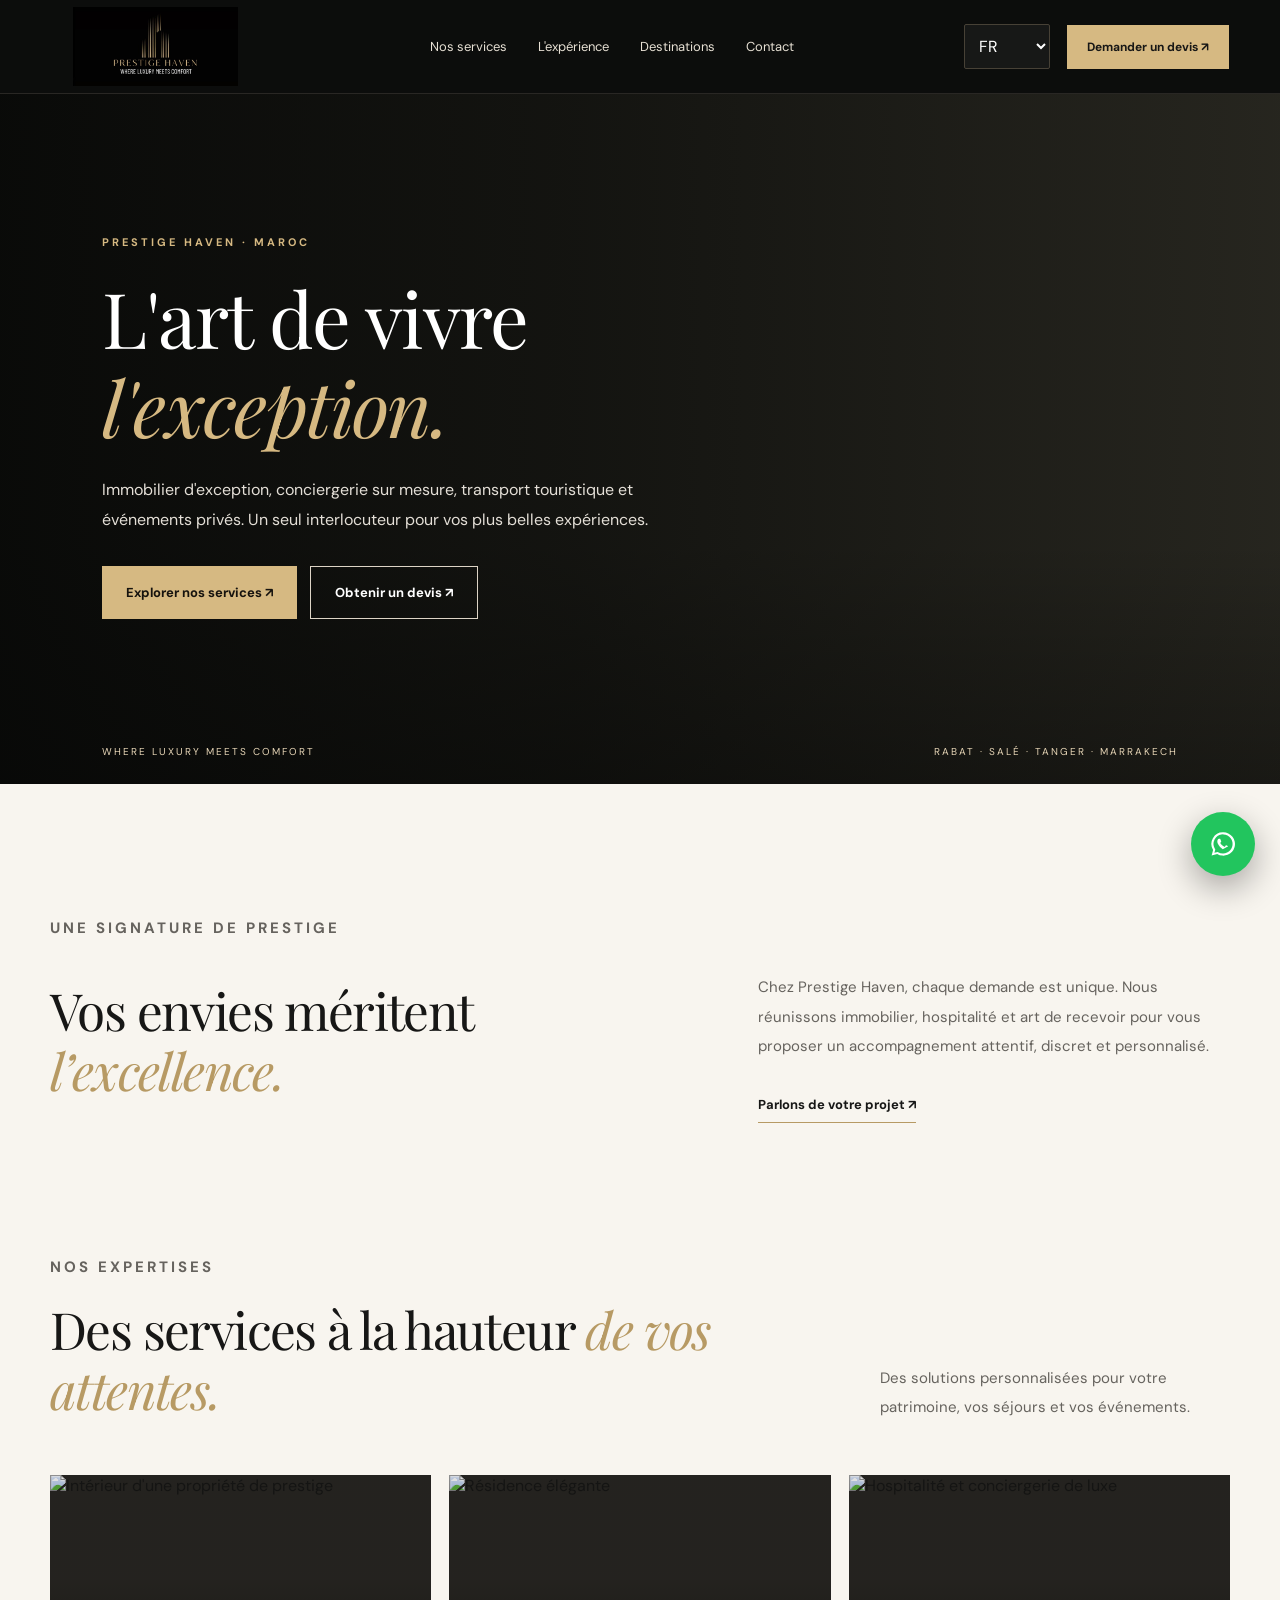
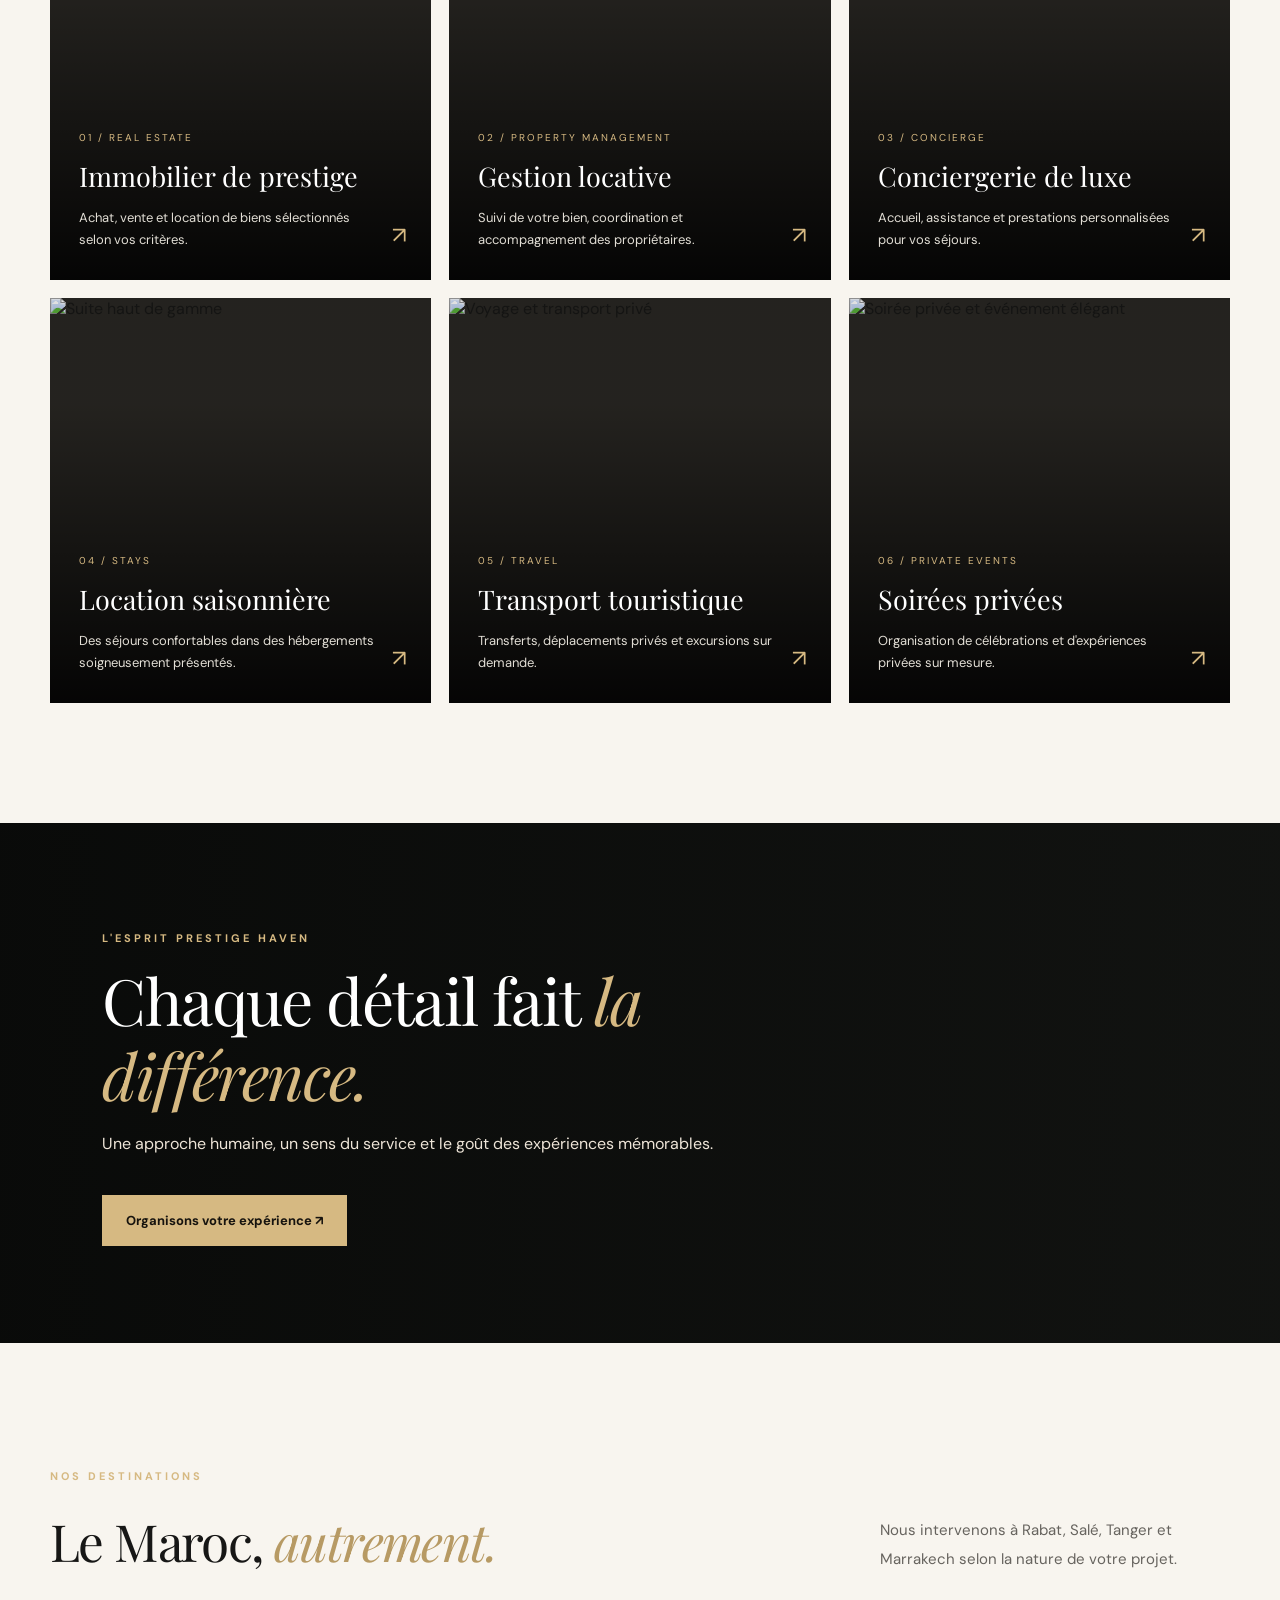
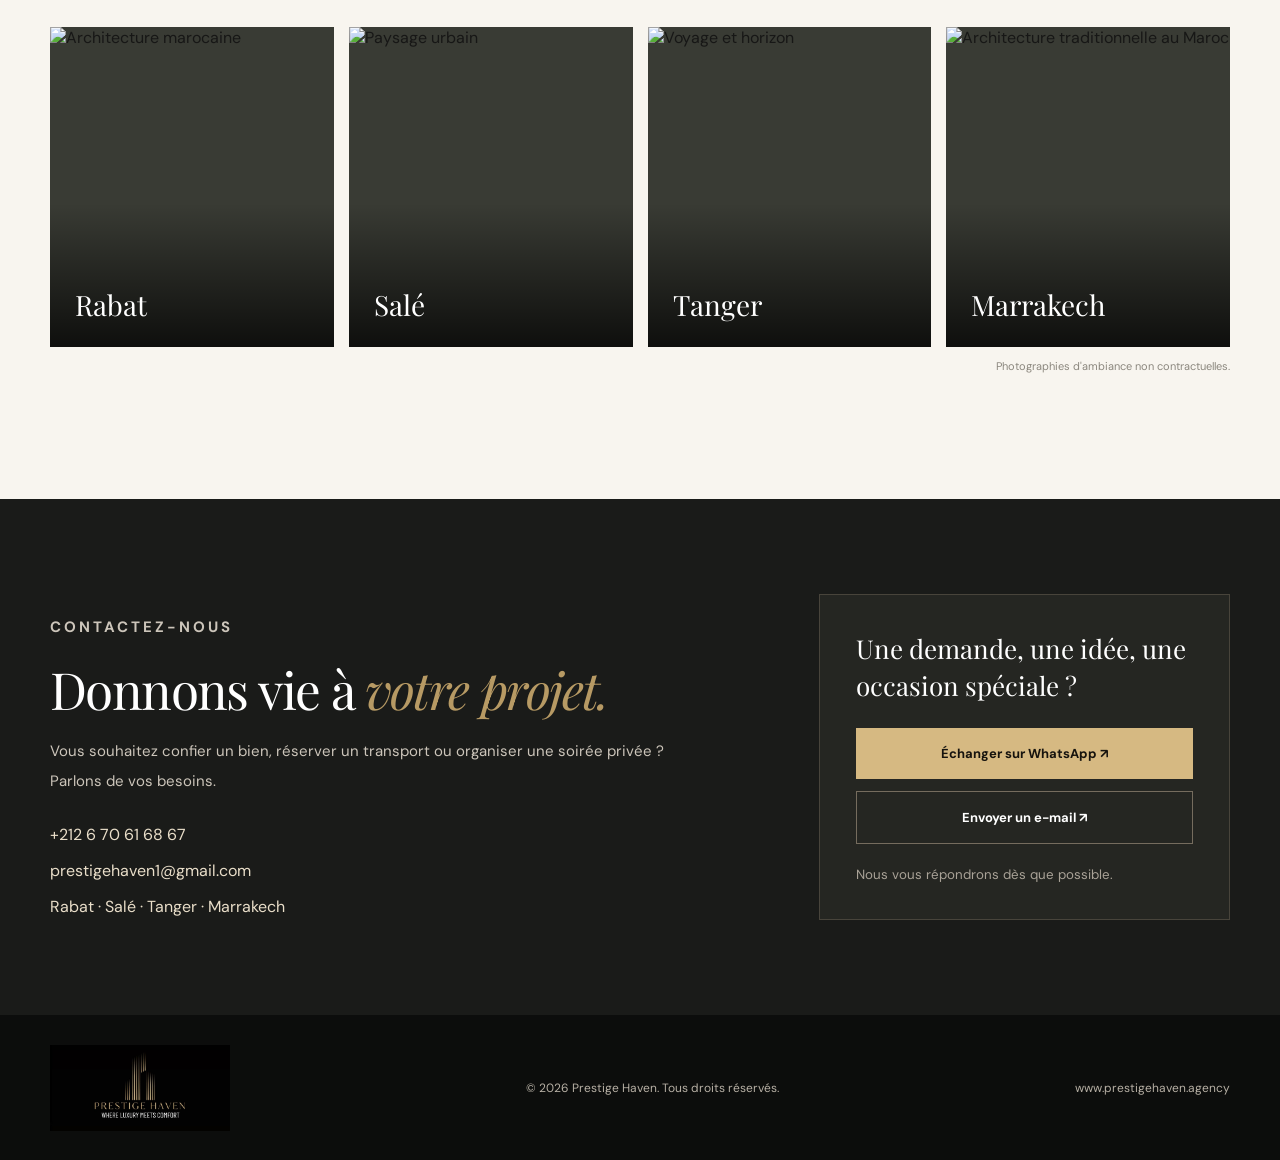
==== index.html @ de33ef07 "Add files via upload" ====
<!doctype html>
<html lang="fr"><head><meta charset="utf-8"><meta name="viewport" content="width=device-width,initial-scale=1"><meta name="theme-color" content="#10100f"><meta name="description" content="Prestige Haven : immobilier, conciergerie de luxe, gestion locative, transport touristique et événements privés à Rabat, Salé, Tanger et Marrakech."><meta property="og:title" content="Prestige Haven | Where Luxury Meets Comfort"><meta property="og:description" content="Immobilier, conciergerie, transport touristique et événements privés au Maroc."><meta property="og:image" content="https://www.prestigehaven.agency/logo-prestige-haven.jpg"><link rel="icon" href="favicon.svg" type="image/svg+xml"><link rel="preconnect" href="https://fonts.googleapis.com"><link rel="preconnect" href="https://fonts.gstatic.com" crossorigin><link href="https://fonts.googleapis.com/css2?family=DM+Sans:wght@400;500;600;700&family=Manrope:wght@400;500;600;700&family=Playfair+Display:wght@400;500;600;700&display=swap" rel="stylesheet"><link rel="stylesheet" href="styles.css"><title>Prestige Haven | Luxury Real Estate & Concierge</title></head>
<body><header class="header"><a href="#accueil" class="logo-link" aria-label="Prestige Haven accueil"><img src="logo-prestige-haven.jpg" alt="Prestige Haven — Where Luxury Meets Comfort"></a><button class="menu-toggle" aria-label="Ouvrir le menu" aria-expanded="false">☰</button><nav class="nav" id="nav"><a href="#services" data-t="navServices">Nos services</a><a href="#experience" data-t="navExperience">L'expérience</a><a href="#destinations" data-t="navDestinations">Destinations</a><a href="#contact" data-t="navContact">Contact</a></nav><div class="nav-actions"><select id="language" aria-label="Langue"><option value="fr">FR</option><option value="en">EN</option><option value="ar">العربية</option></select><a class="nav-cta" href="https://wa.me/212670616867?text=Bonjour%20Prestige%20Haven%2C%20je%20souhaite%20des%20informations." target="_blank" rel="noopener" data-t="headerCta">Demander un devis ↗</a></div></header>
<main><section class="hero" id="accueil"><div class="hero-image"></div><div class="hero-gradient"></div><div class="hero-inner"><p class="eyebrow" data-t="heroEyebrow">PRESTIGE HAVEN · MAROC</p><h1 data-t="heroTitle">L'art de vivre <em>l'exception.</em></h1><p class="hero-desc" data-t="heroDesc">Immobilier d'exception, conciergerie sur mesure, transport touristique et événements privés. Un seul interlocuteur pour vos plus belles expériences.</p><div class="hero-buttons"><a class="btn btn-gold" href="#services" data-t="heroExplore">Explorer nos services <span>↗</span></a><a class="btn btn-outline" href="https://wa.me/212670616867?text=Bonjour%20Prestige%20Haven%2C%20j%27aimerais%20un%20devis." target="_blank" rel="noopener" data-t="heroQuote">Obtenir un devis <span>↗</span></a></div></div><div class="hero-bottom"><span data-t="heroBottom">WHERE LUXURY MEETS COMFORT</span><span>RABAT · SALÉ · TANGER · MARRAKECH</span></div></section>
<section class="intro wrap" id="experience"><p class="kicker" data-t="introKicker">UNE SIGNATURE DE PRESTIGE</p><div class="intro-layout"><h2 data-t="introTitle">Vos envies méritent <em>l'excellence.</em></h2><div><p data-t="introText">Chez Prestige Haven, chaque demande est unique. Nous réunissons immobilier, hospitalité et art de recevoir pour vous proposer un accompagnement attentif, discret et personnalisé.</p><a href="#contact" class="link-arrow" data-t="introLink">Parlons de votre projet ↗</a></div></div></section>
<section class="services wrap" id="services"><div class="section-top"><div><p class="kicker" data-t="servicesKicker">NOS EXPERTISES</p><h2 data-t="servicesTitle">Des services à la hauteur <em>de vos attentes.</em></h2></div><p data-t="servicesDesc">Des solutions personnalisées pour votre patrimoine, vos séjours et vos événements.</p></div><div class="service-grid">
<article class="service-card"><img src="https://images.unsplash.com/photo-1600607687939-ce8a6c25118c?auto=format&fit=crop&w=1000&q=85" alt="Intérieur d'une propriété de prestige" loading="lazy"><div class="service-overlay"><span>01 / REAL ESTATE</span><h3 data-t="s1Title">Immobilier de prestige</h3><p data-t="s1Desc">Achat, vente et location de biens sélectionnés selon vos critères.</p><a href="#contact" aria-label="En savoir plus immobilier">↗</a></div></article>
<article class="service-card"><img src="https://images.unsplash.com/photo-1600607687920-4e2a09cf159d?auto=format&fit=crop&w=1000&q=85" alt="Résidence élégante" loading="lazy"><div class="service-overlay"><span>02 / PROPERTY MANAGEMENT</span><h3 data-t="s2Title">Gestion locative</h3><p data-t="s2Desc">Suivi de votre bien, coordination et accompagnement des propriétaires.</p><a href="#contact" aria-label="En savoir plus gestion locative">↗</a></div></article>
<article class="service-card"><img src="https://images.unsplash.com/photo-1542314831-068cd1dbfeeb?auto=format&fit=crop&w=1000&q=85" alt="Hospitalité et conciergerie de luxe" loading="lazy"><div class="service-overlay"><span>03 / CONCIERGE</span><h3 data-t="s3Title">Conciergerie de luxe</h3><p data-t="s3Desc">Accueil, assistance et prestations personnalisées pour vos séjours.</p><a href="#contact" aria-label="En savoir plus conciergerie">↗</a></div></article>
<article class="service-card"><img src="https://images.unsplash.com/photo-1611892440504-42a792e24d32?auto=format&fit=crop&w=1000&q=85" alt="Suite haut de gamme" loading="lazy"><div class="service-overlay"><span>04 / STAYS</span><h3 data-t="s4Title">Location saisonnière</h3><p data-t="s4Desc">Des séjours confortables dans des hébergements soigneusement présentés.</p><a href="#contact" aria-label="En savoir plus location saisonnière">↗</a></div></article>
<article class="service-card"><img src="https://images.unsplash.com/photo-1449965408869-eaa3f722e40d?auto=format&fit=crop&w=1000&q=85" alt="Voyage et transport privé" loading="lazy"><div class="service-overlay"><span>05 / TRAVEL</span><h3 data-t="s5Title">Transport touristique</h3><p data-t="s5Desc">Transferts, déplacements privés et excursions sur demande.</p><a href="#contact" aria-label="En savoir plus transport touristique">↗</a></div></article>
<article class="service-card"><img src="https://images.unsplash.com/photo-1511795409834-ef04bbd61622?auto=format&fit=crop&w=1000&q=85" alt="Soirée privée et événement élégant" loading="lazy"><div class="service-overlay"><span>06 / PRIVATE EVENTS</span><h3 data-t="s6Title">Soirées privées</h3><p data-t="s6Desc">Organisation de célébrations et d'expériences privées sur mesure.</p><a href="#contact" aria-label="En savoir plus soirées privées">↗</a></div></article>
</div></section>
<section class="statement"><div class="statement-image"></div><div class="statement-shade"></div><div class="statement-content"><p class="kicker" data-t="statementKicker">L'ESPRIT PRESTIGE HAVEN</p><h2 data-t="statementTitle">Chaque détail fait <em>la différence.</em></h2><p data-t="statementText">Une approche humaine, un sens du service et le goût des expériences mémorables.</p><a class="btn btn-gold" href="#contact" data-t="statementCta">Organisons votre expérience ↗</a></div></section>
<section class="destinations wrap" id="destinations"><p class="kicker" data-t="citiesKicker">NOS DESTINATIONS</p><div class="section-top"><h2 data-t="citiesTitle">Le Maroc, <em>autrement.</em></h2><p data-t="citiesDesc">Nous intervenons à Rabat, Salé, Tanger et Marrakech selon la nature de votre projet.</p></div><div class="city-grid"><div class="city"><img src="https://images.unsplash.com/photo-1539020140153-e479b8c22e70?auto=format&fit=crop&w=800&q=80" alt="Architecture marocaine" loading="lazy"><span>Rabat</span></div><div class="city"><img src="https://images.unsplash.com/photo-1489749798305-4fea3ae63d43?auto=format&fit=crop&w=800&q=80" alt="Paysage urbain" loading="lazy"><span>Salé</span></div><div class="city"><img src="https://images.unsplash.com/photo-1500530855697-b586d89ba3ee?auto=format&fit=crop&w=800&q=80" alt="Voyage et horizon" loading="lazy"><span>Tanger</span></div><div class="city"><img src="https://images.unsplash.com/photo-1597212720158-74a3c2c44df0?auto=format&fit=crop&w=800&q=80" alt="Architecture traditionnelle au Maroc" loading="lazy"><span>Marrakech</span></div></div><p class="photo-note" data-t="photoNote">Photographies d'ambiance non contractuelles.</p></section>
<section class="contact" id="contact"><div class="wrap contact-grid"><div><p class="kicker" data-t="contactKicker">CONTACTEZ-NOUS</p><h2 data-t="contactTitle">Donnons vie à <em>votre projet.</em></h2><p data-t="contactDesc">Vous souhaitez confier un bien, réserver un transport ou organiser une soirée privée ? Parlons de vos besoins.</p><div class="contact-list"><a href="tel:+212670616867">+212 6 70 61 68 67</a><a href="mailto:prestigehaven1@gmail.com">prestigehaven1@gmail.com</a><span data-t="contactCities">Rabat · Salé · Tanger · Marrakech</span></div></div><div class="contact-panel"><p data-t="contactPanel">Une demande, une idée, une occasion spéciale ?</p><a class="btn btn-gold full" href="https://wa.me/212670616867?text=Bonjour%20Prestige%20Haven%2C%20je%20souhaite%20obtenir%20un%20devis." target="_blank" rel="noopener" data-t="contactWhats">Échanger sur WhatsApp ↗</a><a class="btn btn-light full" href="mailto:prestigehaven1@gmail.com?subject=Demande%20de%20devis%20-%20Prestige%20Haven" data-t="contactEmail">Envoyer un e-mail ↗</a><small data-t="contactResponse">Nous vous répondrons dès que possible.</small></div></div></section></main>
<footer><div class="wrap footer-inner"><img src="logo-prestige-haven.jpg" alt="Prestige Haven"><p>© <span id="year"></span> Prestige Haven. <span data-t="footerRights">Tous droits réservés.</span></p><a href="https://www.prestigehaven.agency">www.prestigehaven.agency</a></div></footer>
<div class="wa-widget" id="waWidget"><div class="wa-panel" id="waPanel" hidden><div class="wa-head"><div><strong>Prestige Haven</strong><small data-t="waSubtitle">Votre conciergerie privée</small></div><button type="button" id="waClose" aria-label="Fermer">×</button></div><div class="wa-message" data-t="waMessage">Bienvenue chez Prestige Haven. Comment pouvons-nous vous accompagner ?</div><a href="https://wa.me/212670616867?text=Bonjour%20Prestige%20Haven%2C%20je%20souhaite%20des%20informations." target="_blank" rel="noopener" class="wa-start" data-t="waStart">Démarrer la conversation ↗</a></div><button type="button" class="wa-toggle" id="waToggle" aria-label="Ouvrir WhatsApp" aria-expanded="false"><svg viewBox="0 0 32 32" width="28" height="28" fill="currentColor" aria-hidden="true"><path d="M16 2.7A13.2 13.2 0 0 0 4.7 22.8L3 29l6.4-1.7A13.3 13.3 0 1 0 16 2.7Zm0 24.1a10.9 10.9 0 0 1-5.6-1.5l-.4-.2-3.8 1 1-3.7-.2-.4A10.9 10.9 0 1 1 16 26.8Zm6-8.2c-.3-.2-1.9-1-2.2-1.1s-.5-.2-.7.2-.8 1.1-1 1.3-.4.3-.7.1a8.9 8.9 0 0 1-4.4-3.9c-.3-.5.3-.5.9-1.7.1-.2 0-.5 0-.7l-1-2.4c-.2-.6-.5-.5-.7-.5h-.6c-.2 0-.6.1-.9.5s-1.2 1.2-1.2 2.9 1.3 3.4 1.5 3.7a12.2 12.2 0 0 0 4.7 4.9 4.9 0 0 0 4.1.9c1.3-.2 2.3-1 2.6-1.9s.3-1.7.2-1.9-.3-.3-.6-.5Z"/></svg></button></div>
<script src="script.js" defer></script></body></html>
---- styles.css ----
:root{--bg:#f8f5ef;--ink:#171716;--gold:#d6b982;--dark:#101110;--muted:#76736e}*{box-sizing:border-box}html{scroll-behavior:smooth}body{margin:0;background:var(--bg);color:var(--ink);font-family:"DM Sans",Arial,sans-serif}a{text-decoration:none;color:inherit}button,select{font:inherit}img{max-width:100%}.wrap{max-width:1260px;margin:auto;padding-left:40px;padding-right:40px}.header{height:94px;background:#0c0d0c;display:flex;align-items:center;justify-content:space-between;gap:22px;padding:0 4%;position:relative;z-index:20;border-bottom:1px solid #292724}.logo-link{width:208px;flex:none;display:flex;align-items:center}.logo-link img{width:100%;height:79px;object-fit:contain}.nav{display:flex;align-items:center;gap:31px}.nav a{color:#e7e0d4;font-size:13px;transition:color .2s}.nav a:hover{color:var(--gold)}.nav-actions{display:flex;align-items:center;gap:17px}.nav-actions select{color:#fff;background:#171817;border:1px solid #474136;padding:10px;border-radius:2px}.nav-cta{background:var(--gold);padding:14px 20px;font-weight:700;font-size:12px;white-space:nowrap}.menu-toggle{display:none}.hero{min-height:690px;position:relative;color:white;display:flex;align-items:center;overflow:hidden;background:#292821}.hero-image,.hero-gradient,.statement-image,.statement-shade{position:absolute;inset:0}.hero-image{background:url('https://images.unsplash.com/photo-1600607687920-4e2a09cf159d?auto=format&fit=crop&w=2000&q=88') center 54%/cover no-repeat;transform:scale(1.015)}.hero-gradient{background:linear-gradient(90deg,rgba(6,7,6,.9) 0%,rgba(6,7,6,.61) 45%,rgba(6,7,6,.08) 100%),linear-gradient(0deg,rgba(0,0,0,.35),transparent 35%)}.hero-inner{position:relative;z-index:1;max-width:800px;padding:110px 8% 145px}.eyebrow,.kicker{font-size:11px;letter-spacing:3px;font-weight:700;color:var(--gold);text-transform:uppercase}.hero h1,h2{font-family:'Playfair Display',Georgia,serif;font-weight:400;line-height:1.16;letter-spacing:-1.6px}.hero h1{font-size:clamp(52px,6vw,88px);margin:24px 0}.hero h1 em,h2 em{color:var(--gold);font-weight:400}.hero-desc{max-width:600px;color:#e4dfd7;line-height:1.85;font-size:16px}.hero-buttons{display:flex;gap:13px;flex-wrap:wrap;margin-top:32px}.btn{display:inline-flex;align-items:center;justify-content:center;gap:15px;padding:17px 24px;font-size:13px;font-weight:700;transition:transform .2s}.btn:hover{transform:translateY(-2px)}.btn-gold{background:var(--gold);color:#16130e}.btn-outline{border:1px solid #ddd4c6;color:white}.hero-bottom{position:absolute;z-index:1;bottom:26px;left:8%;right:8%;display:flex;justify-content:space-between;color:#e6d5b6;font-size:10px;letter-spacing:2px}.intro{padding-top:115px;padding-bottom:115px}.intro-layout{display:grid;grid-template-columns:1.2fr 1fr;gap:12%;align-items:center}.intro h2,.section-top h2,.destinations h2,.contact h2{font-size:clamp(36px,4vw,59px);margin:18px 0}.intro h2 em,.section-top h2 em,.destinations h2 em,.contact h2 em{color:#b79a64}.intro p,.section-top p,.contact p{line-height:1.95;color:#66635e;font-size:15px}.link-arrow{display:inline-block;margin-top:20px;border-bottom:1px solid #b79a64;padding-bottom:9px;font-size:13px;font-weight:700}.services{padding-bottom:120px}.section-top{display:flex;justify-content:space-between;align-items:end;gap:50px;margin-bottom:38px}.section-top>div{max-width:700px}.section-top>p{max-width:350px}.service-grid{display:grid;grid-template-columns:repeat(3,1fr);gap:18px}.service-card{height:405px;position:relative;overflow:hidden;background:#292723}.service-card:after{content:'';position:absolute;inset:0;background:linear-gradient(0deg,rgba(0,0,0,.88),rgba(0,0,0,.12) 74%)}.service-card img{width:100%;height:100%;object-fit:cover;transition:transform .5s}.service-card:hover img{transform:scale(1.05)}.service-overlay{position:absolute;z-index:1;bottom:0;left:0;right:0;padding:29px;color:white}.service-overlay>span{font-size:10px;letter-spacing:2px;color:var(--gold)}.service-overlay h3{font-family:'Playfair Display',Georgia,serif;font-size:27px;font-weight:400;margin:12px 0}.service-overlay p{font-size:13px;line-height:1.7;color:#e2ded5;margin-bottom:0;max-width:300px}.service-overlay a{position:absolute;right:25px;bottom:30px;font-size:23px;color:var(--gold)}.statement{position:relative;min-height:520px;background:#1a1c19;color:white;display:flex;align-items:center}.statement-image{background:url('https://images.unsplash.com/photo-1511795409834-ef04bbd61622?auto=format&fit=crop&w=1800&q=85') center/cover}.statement-shade{background:linear-gradient(90deg,rgba(8,9,8,.93),rgba(8,9,8,.48))}.statement-content{position:relative;max-width:720px;margin-left:max(8%,calc((100% - 1180px)/2));padding:75px 35px 75px 0}.statement h2{font-size:clamp(40px,5vw,66px);margin:18px 0}.statement p:not(.kicker){color:#eee5d8;line-height:1.8}.statement .btn{margin-top:20px}.destinations{padding-top:115px;padding-bottom:115px}.city-grid{display:grid;grid-template-columns:repeat(4,1fr);gap:15px}.city{height:320px;position:relative;overflow:hidden;background:#393b34}.city:after{content:'';position:absolute;inset:0;background:linear-gradient(transparent 55%,rgba(0,0,0,.75))}.city img{height:100%;width:100%;object-fit:cover;transition:transform .4s}.city:hover img{transform:scale(1.06)}.city span{position:absolute;bottom:24px;left:25px;color:white;font-family:'Playfair Display',Georgia,serif;font-size:28px;z-index:1}.photo-note{font-size:11px;color:#8b877e;text-align:right;margin-top:12px}.contact{background:#1a1b19;color:white;padding:95px 0}.contact-grid{display:grid;grid-template-columns:1.2fr .8fr;gap:13%;align-items:center}.contact h2{max-width:600px}.contact p{color:#ccc5ba}.contact-list{display:flex;flex-direction:column;gap:15px;margin-top:28px;color:#e9dec9}.contact-panel{background:#252622;border:1px solid #48443b;padding:36px}.contact-panel p{font-family:'Playfair Display',Georgia,serif;font-size:26px;color:white;line-height:1.4;margin:0 0 24px}.full{display:flex;margin-top:12px}.btn-light{background:transparent;color:white;border:1px solid #756c5e}.contact-panel small{display:block;margin-top:22px;color:#a9a297}footer{background:#0c0d0c;color:#b7b0a5}.footer-inner{display:flex;align-items:center;justify-content:space-between;gap:20px;min-height:145px}.footer-inner img{width:180px}.footer-inner p,.footer-inner a{font-size:12px}.wa-widget{position:fixed;right:25px;bottom:24px;z-index:100}.wa-toggle{height:64px;width:64px;background:#22c55e;color:white;border:0;border-radius:50%;display:flex;align-items:center;justify-content:center;box-shadow:0 12px 34px #0005;cursor:pointer}.wa-panel{width:min(340px,calc(100vw - 36px));margin-bottom:13px;border-radius:15px;background:#f8f6f1;box-shadow:0 20px 55px #0005;overflow:hidden}.wa-panel[hidden]{display:none}.wa-head{background:#165b42;color:white;padding:18px 20px;display:flex;justify-content:space-between}.wa-head strong,.wa-head small{display:block}.wa-head small{font-size:11px;opacity:.85;margin-top:4px}.wa-head button{background:none;border:0;color:white;font-size:26px;cursor:pointer}.wa-message{margin:20px;background:white;padding:17px;border-radius:12px;line-height:1.6;font-size:13px}.wa-start{display:block;margin:0 20px 20px;background:#22c55e;color:white;padding:15px;text-align:center;font-size:13px;font-weight:700;border-radius:8px}[dir=rtl] .nav,[dir=rtl] .hero-buttons{direction:rtl}[dir=rtl] .service-overlay a{right:auto;left:25px}[dir=rtl] .city span{left:auto;right:25px}@media(max-width:1050px){.nav{gap:14px}.nav-cta{display:none}.service-grid{grid-template-columns:repeat(2,1fr)}.city-grid{grid-template-columns:repeat(2,1fr)}}@media(max-width:720px){.wrap{padding-left:22px;padding-right:22px}.header{height:76px;padding:0 18px}.logo-link{width:150px}.logo-link img{height:65px}.menu-toggle{display:block;order:3;border:0;background:transparent;color:#fff;font-size:25px}.nav{display:none;position:absolute;top:76px;left:0;right:0;background:#0c0d0c;padding:22px;flex-direction:column;align-items:start}.nav.open{display:flex}.nav-actions{margin-left:auto}.hero{min-height:650px}.hero-inner{padding:90px 25px 115px}.hero h1{font-size:53px}.hero-bottom{left:25px;right:25px;gap:15px;font-size:8px}.hero-bottom span:last-child{display:none}.intro{padding-top:75px;padding-bottom:75px}.intro-layout,.contact-grid{grid-template-columns:1fr;gap:25px}.section-top{display:block}.service-grid{grid-template-columns:1fr}.service-card{height:380px}.services{padding-bottom:75px}.statement-content{margin-left:0;padding:75px 24px}.destinations{padding-top:75px;padding-bottom:75px}.city-grid{gap:10px}.city{height:240px}.contact{padding:75px 0}.footer-inner{padding-top:30px;padding-bottom:30px;flex-direction:column;text-align:center;min-height:0}.wa-widget{right:15px;bottom:15px}.wa-toggle{height:58px;width:58px}}
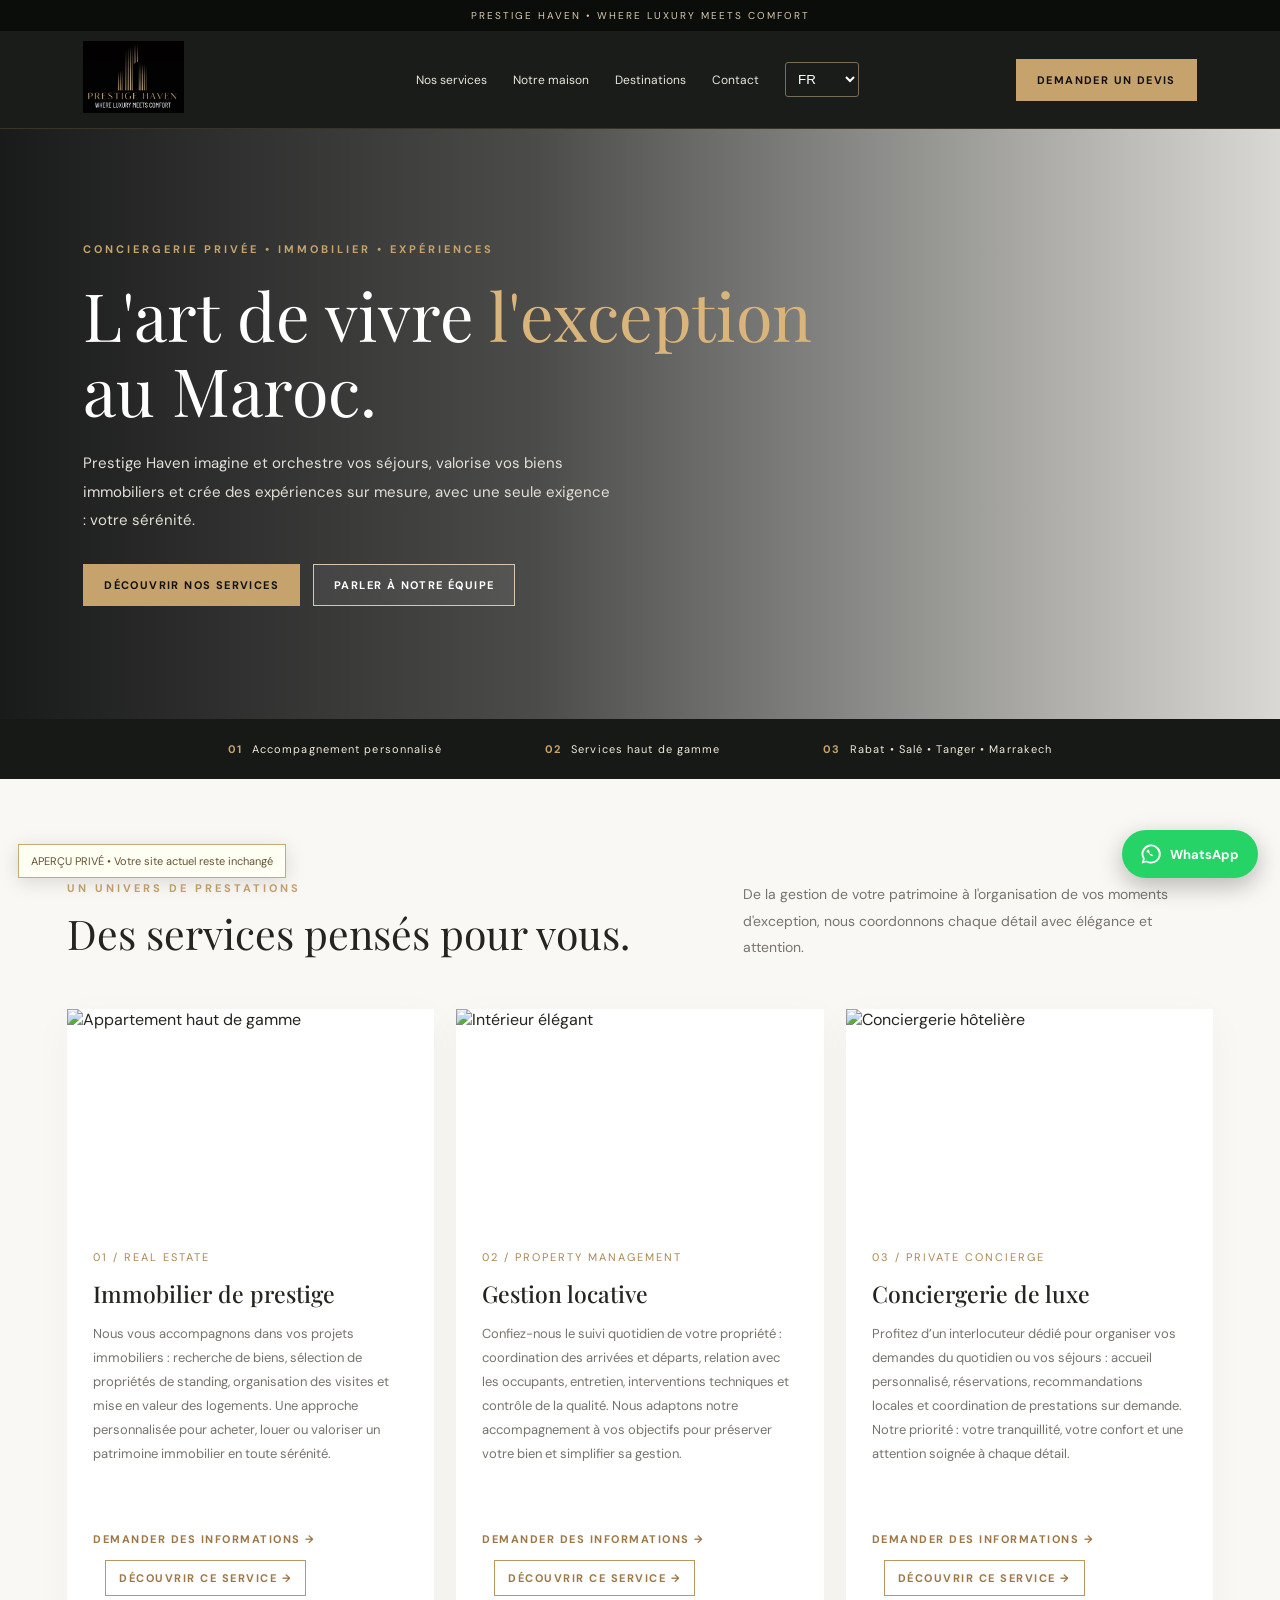
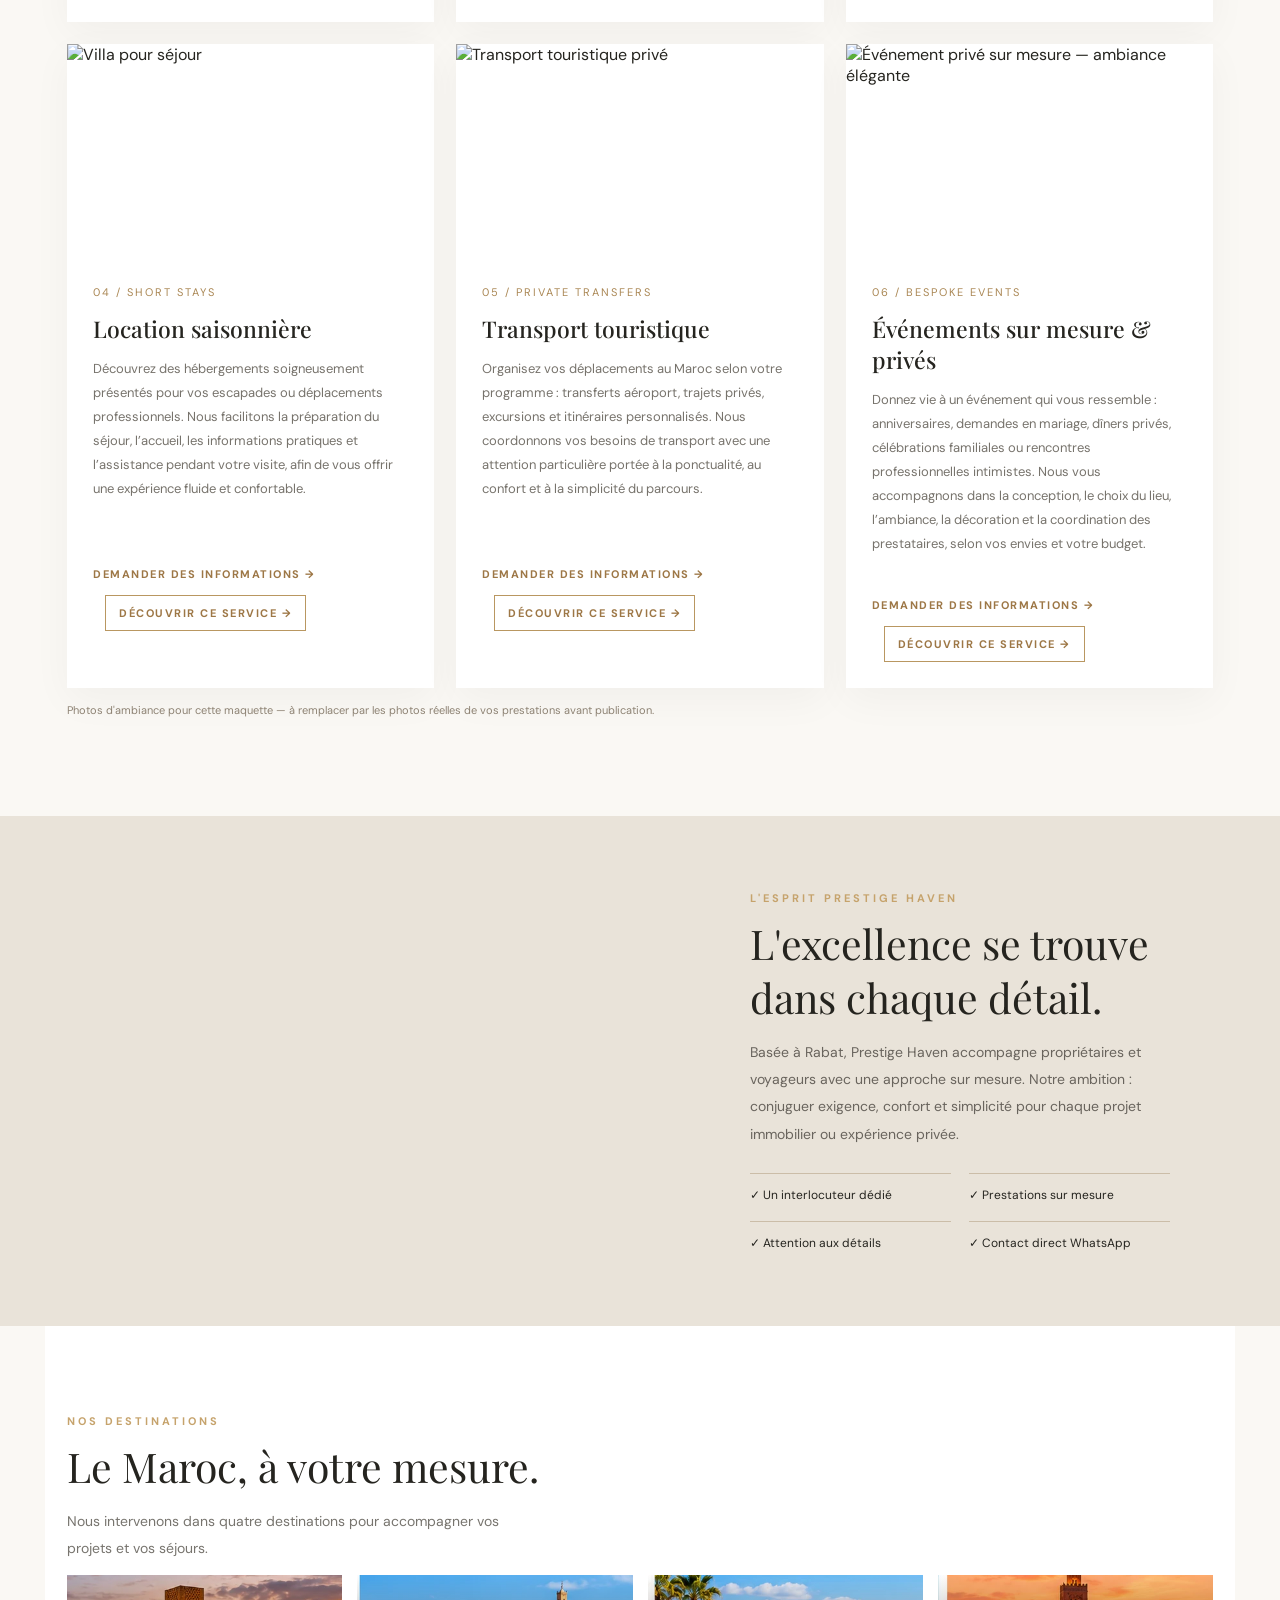
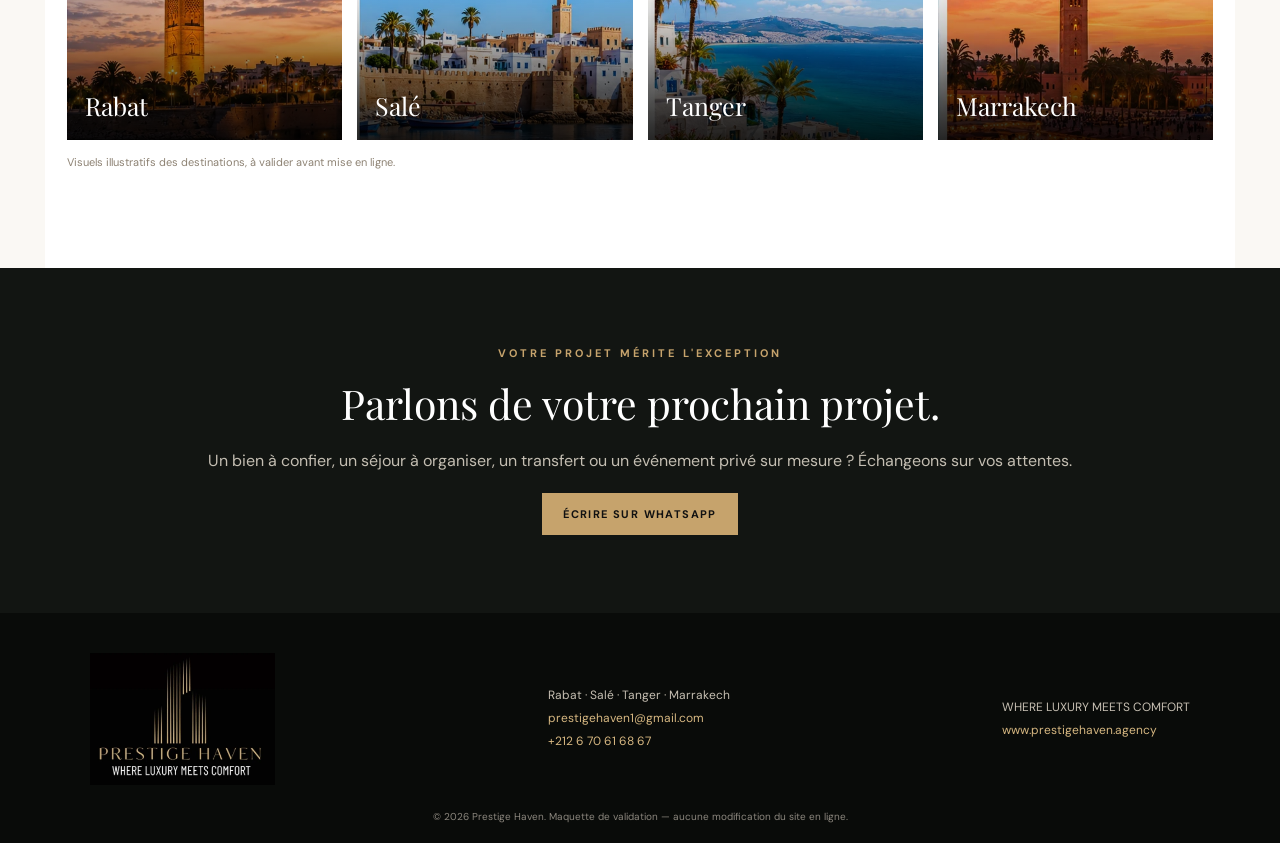
==== commit 208355f7: "Add files via upload" ====
--- a/index.html
+++ b/index.html
@@ -1,19 +1,15 @@
-<!doctype html>
-<html lang="fr"><head><meta charset="utf-8"><meta name="viewport" content="width=device-width,initial-scale=1"><meta name="theme-color" content="#10100f"><meta name="description" content="Prestige Haven : immobilier, conciergerie de luxe, gestion locative, transport touristique et événements privés à Rabat, Salé, Tanger et Marrakech."><meta property="og:title" content="Prestige Haven | Where Luxury Meets Comfort"><meta property="og:description" content="Immobilier, conciergerie, transport touristique et événements privés au Maroc."><meta property="og:image" content="https://www.prestigehaven.agency/logo-prestige-haven.jpg"><link rel="icon" href="favicon.svg" type="image/svg+xml"><link rel="preconnect" href="https://fonts.googleapis.com"><link rel="preconnect" href="https://fonts.gstatic.com" crossorigin><link href="https://fonts.googleapis.com/css2?family=DM+Sans:wght@400;500;600;700&family=Manrope:wght@400;500;600;700&family=Playfair+Display:wght@400;500;600;700&display=swap" rel="stylesheet"><link rel="stylesheet" href="styles.css"><title>Prestige Haven | Luxury Real Estate & Concierge</title></head>
-<body><header class="header"><a href="#accueil" class="logo-link" aria-label="Prestige Haven accueil"><img src="logo-prestige-haven.jpg" alt="Prestige Haven — Where Luxury Meets Comfort"></a><button class="menu-toggle" aria-label="Ouvrir le menu" aria-expanded="false">☰</button><nav class="nav" id="nav"><a href="#services" data-t="navServices">Nos services</a><a href="#experience" data-t="navExperience">L'expérience</a><a href="#destinations" data-t="navDestinations">Destinations</a><a href="#contact" data-t="navContact">Contact</a></nav><div class="nav-actions"><select id="language" aria-label="Langue"><option value="fr">FR</option><option value="en">EN</option><option value="ar">العربية</option></select><a class="nav-cta" href="https://wa.me/212670616867?text=Bonjour%20Prestige%20Haven%2C%20je%20souhaite%20des%20informations." target="_blank" rel="noopener" data-t="headerCta">Demander un devis ↗</a></div></header>
-<main><section class="hero" id="accueil"><div class="hero-image"></div><div class="hero-gradient"></div><div class="hero-inner"><p class="eyebrow" data-t="heroEyebrow">PRESTIGE HAVEN · MAROC</p><h1 data-t="heroTitle">L'art de vivre <em>l'exception.</em></h1><p class="hero-desc" data-t="heroDesc">Immobilier d'exception, conciergerie sur mesure, transport touristique et événements privés. Un seul interlocuteur pour vos plus belles expériences.</p><div class="hero-buttons"><a class="btn btn-gold" href="#services" data-t="heroExplore">Explorer nos services <span>↗</span></a><a class="btn btn-outline" href="https://wa.me/212670616867?text=Bonjour%20Prestige%20Haven%2C%20j%27aimerais%20un%20devis." target="_blank" rel="noopener" data-t="heroQuote">Obtenir un devis <span>↗</span></a></div></div><div class="hero-bottom"><span data-t="heroBottom">WHERE LUXURY MEETS COMFORT</span><span>RABAT · SALÉ · TANGER · MARRAKECH</span></div></section>
-<section class="intro wrap" id="experience"><p class="kicker" data-t="introKicker">UNE SIGNATURE DE PRESTIGE</p><div class="intro-layout"><h2 data-t="introTitle">Vos envies méritent <em>l'excellence.</em></h2><div><p data-t="introText">Chez Prestige Haven, chaque demande est unique. Nous réunissons immobilier, hospitalité et art de recevoir pour vous proposer un accompagnement attentif, discret et personnalisé.</p><a href="#contact" class="link-arrow" data-t="introLink">Parlons de votre projet ↗</a></div></div></section>
-<section class="services wrap" id="services"><div class="section-top"><div><p class="kicker" data-t="servicesKicker">NOS EXPERTISES</p><h2 data-t="servicesTitle">Des services à la hauteur <em>de vos attentes.</em></h2></div><p data-t="servicesDesc">Des solutions personnalisées pour votre patrimoine, vos séjours et vos événements.</p></div><div class="service-grid">
-<article class="service-card"><img src="https://images.unsplash.com/photo-1600607687939-ce8a6c25118c?auto=format&fit=crop&w=1000&q=85" alt="Intérieur d'une propriété de prestige" loading="lazy"><div class="service-overlay"><span>01 / REAL ESTATE</span><h3 data-t="s1Title">Immobilier de prestige</h3><p data-t="s1Desc">Achat, vente et location de biens sélectionnés selon vos critères.</p><a href="#contact" aria-label="En savoir plus immobilier">↗</a></div></article>
-<article class="service-card"><img src="https://images.unsplash.com/photo-1600607687920-4e2a09cf159d?auto=format&fit=crop&w=1000&q=85" alt="Résidence élégante" loading="lazy"><div class="service-overlay"><span>02 / PROPERTY MANAGEMENT</span><h3 data-t="s2Title">Gestion locative</h3><p data-t="s2Desc">Suivi de votre bien, coordination et accompagnement des propriétaires.</p><a href="#contact" aria-label="En savoir plus gestion locative">↗</a></div></article>
-<article class="service-card"><img src="https://images.unsplash.com/photo-1542314831-068cd1dbfeeb?auto=format&fit=crop&w=1000&q=85" alt="Hospitalité et conciergerie de luxe" loading="lazy"><div class="service-overlay"><span>03 / CONCIERGE</span><h3 data-t="s3Title">Conciergerie de luxe</h3><p data-t="s3Desc">Accueil, assistance et prestations personnalisées pour vos séjours.</p><a href="#contact" aria-label="En savoir plus conciergerie">↗</a></div></article>
-<article class="service-card"><img src="https://images.unsplash.com/photo-1611892440504-42a792e24d32?auto=format&fit=crop&w=1000&q=85" alt="Suite haut de gamme" loading="lazy"><div class="service-overlay"><span>04 / STAYS</span><h3 data-t="s4Title">Location saisonnière</h3><p data-t="s4Desc">Des séjours confortables dans des hébergements soigneusement présentés.</p><a href="#contact" aria-label="En savoir plus location saisonnière">↗</a></div></article>
-<article class="service-card"><img src="https://images.unsplash.com/photo-1449965408869-eaa3f722e40d?auto=format&fit=crop&w=1000&q=85" alt="Voyage et transport privé" loading="lazy"><div class="service-overlay"><span>05 / TRAVEL</span><h3 data-t="s5Title">Transport touristique</h3><p data-t="s5Desc">Transferts, déplacements privés et excursions sur demande.</p><a href="#contact" aria-label="En savoir plus transport touristique">↗</a></div></article>
-<article class="service-card"><img src="https://images.unsplash.com/photo-1511795409834-ef04bbd61622?auto=format&fit=crop&w=1000&q=85" alt="Soirée privée et événement élégant" loading="lazy"><div class="service-overlay"><span>06 / PRIVATE EVENTS</span><h3 data-t="s6Title">Soirées privées</h3><p data-t="s6Desc">Organisation de célébrations et d'expériences privées sur mesure.</p><a href="#contact" aria-label="En savoir plus soirées privées">↗</a></div></article>
-</div></section>
-<section class="statement"><div class="statement-image"></div><div class="statement-shade"></div><div class="statement-content"><p class="kicker" data-t="statementKicker">L'ESPRIT PRESTIGE HAVEN</p><h2 data-t="statementTitle">Chaque détail fait <em>la différence.</em></h2><p data-t="statementText">Une approche humaine, un sens du service et le goût des expériences mémorables.</p><a class="btn btn-gold" href="#contact" data-t="statementCta">Organisons votre expérience ↗</a></div></section>
-<section class="destinations wrap" id="destinations"><p class="kicker" data-t="citiesKicker">NOS DESTINATIONS</p><div class="section-top"><h2 data-t="citiesTitle">Le Maroc, <em>autrement.</em></h2><p data-t="citiesDesc">Nous intervenons à Rabat, Salé, Tanger et Marrakech selon la nature de votre projet.</p></div><div class="city-grid"><div class="city"><img src="https://images.unsplash.com/photo-1539020140153-e479b8c22e70?auto=format&fit=crop&w=800&q=80" alt="Architecture marocaine" loading="lazy"><span>Rabat</span></div><div class="city"><img src="https://images.unsplash.com/photo-1489749798305-4fea3ae63d43?auto=format&fit=crop&w=800&q=80" alt="Paysage urbain" loading="lazy"><span>Salé</span></div><div class="city"><img src="https://images.unsplash.com/photo-1500530855697-b586d89ba3ee?auto=format&fit=crop&w=800&q=80" alt="Voyage et horizon" loading="lazy"><span>Tanger</span></div><div class="city"><img src="https://images.unsplash.com/photo-1597212720158-74a3c2c44df0?auto=format&fit=crop&w=800&q=80" alt="Architecture traditionnelle au Maroc" loading="lazy"><span>Marrakech</span></div></div><p class="photo-note" data-t="photoNote">Photographies d'ambiance non contractuelles.</p></section>
-<section class="contact" id="contact"><div class="wrap contact-grid"><div><p class="kicker" data-t="contactKicker">CONTACTEZ-NOUS</p><h2 data-t="contactTitle">Donnons vie à <em>votre projet.</em></h2><p data-t="contactDesc">Vous souhaitez confier un bien, réserver un transport ou organiser une soirée privée ? Parlons de vos besoins.</p><div class="contact-list"><a href="tel:+212670616867">+212 6 70 61 68 67</a><a href="mailto:prestigehaven1@gmail.com">prestigehaven1@gmail.com</a><span data-t="contactCities">Rabat · Salé · Tanger · Marrakech</span></div></div><div class="contact-panel"><p data-t="contactPanel">Une demande, une idée, une occasion spéciale ?</p><a class="btn btn-gold full" href="https://wa.me/212670616867?text=Bonjour%20Prestige%20Haven%2C%20je%20souhaite%20obtenir%20un%20devis." target="_blank" rel="noopener" data-t="contactWhats">Échanger sur WhatsApp ↗</a><a class="btn btn-light full" href="mailto:prestigehaven1@gmail.com?subject=Demande%20de%20devis%20-%20Prestige%20Haven" data-t="contactEmail">Envoyer un e-mail ↗</a><small data-t="contactResponse">Nous vous répondrons dès que possible.</small></div></div></section></main>
-<footer><div class="wrap footer-inner"><img src="logo-prestige-haven.jpg" alt="Prestige Haven"><p>© <span id="year"></span> Prestige Haven. <span data-t="footerRights">Tous droits réservés.</span></p><a href="https://www.prestigehaven.agency">www.prestigehaven.agency</a></div></footer>
-<div class="wa-widget" id="waWidget"><div class="wa-panel" id="waPanel" hidden><div class="wa-head"><div><strong>Prestige Haven</strong><small data-t="waSubtitle">Votre conciergerie privée</small></div><button type="button" id="waClose" aria-label="Fermer">×</button></div><div class="wa-message" data-t="waMessage">Bienvenue chez Prestige Haven. Comment pouvons-nous vous accompagner ?</div><a href="https://wa.me/212670616867?text=Bonjour%20Prestige%20Haven%2C%20je%20souhaite%20des%20informations." target="_blank" rel="noopener" class="wa-start" data-t="waStart">Démarrer la conversation ↗</a></div><button type="button" class="wa-toggle" id="waToggle" aria-label="Ouvrir WhatsApp" aria-expanded="false"><svg viewBox="0 0 32 32" width="28" height="28" fill="currentColor" aria-hidden="true"><path d="M16 2.7A13.2 13.2 0 0 0 4.7 22.8L3 29l6.4-1.7A13.3 13.3 0 1 0 16 2.7Zm0 24.1a10.9 10.9 0 0 1-5.6-1.5l-.4-.2-3.8 1 1-3.7-.2-.4A10.9 10.9 0 1 1 16 26.8Zm6-8.2c-.3-.2-1.9-1-2.2-1.1s-.5-.2-.7.2-.8 1.1-1 1.3-.4.3-.7.1a8.9 8.9 0 0 1-4.4-3.9c-.3-.5.3-.5.9-1.7.1-.2 0-.5 0-.7l-1-2.4c-.2-.6-.5-.5-.7-.5h-.6c-.2 0-.6.1-.9.5s-1.2 1.2-1.2 2.9 1.3 3.4 1.5 3.7a12.2 12.2 0 0 0 4.7 4.9 4.9 0 0 0 4.1.9c1.3-.2 2.3-1 2.6-1.9s.3-1.7.2-1.9-.3-.3-.6-.5Z"/></svg></button></div>
-<script src="script.js" defer></script></body></html>+<!DOCTYPE html>
+
+<html lang="fr"><head><meta charset="utf-8"/><meta content="width=device-width,initial-scale=1" name="viewport"/><meta content="Prestige Haven — conciergerie de luxe, gestion locative, immobilier, transport touristique et événements privés à Rabat et au Maroc." name="description"/><title>Prestige Haven | Conciergerie de luxe &amp; immobilier à Rabat</title><link href="https://fonts.googleapis.com" rel="preconnect"/><link crossorigin="" href="https://fonts.gstatic.com" rel="preconnect"/><link href="https://fonts.googleapis.com/css2?family=DM+Sans:wght@400;500;600;700&amp;family=Playfair+Display:wght@400;500;600&amp;display=swap" rel="stylesheet"/><style>
+:root{--gold:#c6a36c;--cream:#f5f1e9;--dark:#111310;--ink:#25241f;--muted:#78736a}*{box-sizing:border-box}html{scroll-behavior:smooth}body{margin:0;font-family:'DM Sans',Arial,sans-serif;color:var(--ink);background:#faf8f4}a{text-decoration:none;color:inherit}button{font:inherit;cursor:pointer}.top{height:31px;background:#0b0d0b;color:#d9c8ac;display:flex;align-items:center;justify-content:center;font-size:10px;letter-spacing:2px;text-transform:uppercase}.nav{position:sticky;top:0;z-index:20;background:#111310f5;backdrop-filter:blur(14px);display:flex;align-items:center;justify-content:space-between;padding:10px 6.5%;border-bottom:1px solid #a8875738}.brand img{width:176px;height:72px;object-fit:contain;object-position:left center}.navlinks{display:flex;gap:26px;align-items:center;color:#eae5dc;font-size:12px}.navlinks a:hover{color:var(--gold)}.lang{background:transparent;border:1px solid #796d59;color:#fff;padding:8px;border-radius:3px}.navcta,.btn{display:inline-flex;align-items:center;justify-content:center;background:var(--gold);color:#111;padding:13px 20px;border:1px solid var(--gold);font-size:11px;font-weight:700;letter-spacing:1.4px;text-transform:uppercase}.navcta:hover,.btn:hover{background:#e1c492}.hero{position:relative;min-height:590px;display:flex;align-items:center;background:linear-gradient(90deg,#080a09ed 0%,#080a09b8 42%,#080a0922 100%),url('https://images.unsplash.com/photo-1600607687920-4e2a09cf159d?auto=format&fit=crop&w=1900&q=85') center/cover;color:white}.hero-inner{width:min(1180px,87%);margin:auto;padding:68px 0}.eyebrow{font-size:11px;letter-spacing:3px;color:var(--gold);text-transform:uppercase;font-weight:700}.hero h1{font-family:'Playfair Display',Georgia,serif;font-weight:400;font-size:clamp(42px,5.2vw,76px);line-height:1.12;max-width:800px;margin:22px 0}.hero h1 em{color:#d9b57c;font-style:normal}.hero p{max-width:530px;color:#e4dfd7;line-height:1.9;font-size:15px}.hero-buttons{display:flex;gap:13px;flex-wrap:wrap;margin-top:29px}.btn-outline{border:1px solid #d5c8ae;color:#fff;background:#ffffff10}.btn-outline:hover{background:#ffffff2b}.trust{background:#171916;color:#f1e9da;padding:23px 6%;display:flex;justify-content:center;gap:8vw;flex-wrap:wrap;font-size:11px;letter-spacing:1.1px}.trust b{color:var(--gold);margin-right:10px}.section{max-width:1190px;margin:auto;padding:88px 22px}.section-head{display:flex;justify-content:space-between;align-items:end;gap:20px;margin-bottom:34px}.section h2,.split h2,.darkcta h2{font-family:'Playfair Display',Georgia,serif;font-size:clamp(30px,3.2vw,48px);font-weight:400;margin:11px 0 15px}.section-intro{max-width:470px;color:#77746e;font-size:14px;line-height:1.9}.cards{display:grid;grid-template-columns:repeat(3,1fr);gap:22px}.service{background:white;box-shadow:0 12px 38px #1111110a;overflow:hidden}.service img{width:100%;height:210px;object-fit:cover;display:block}.service-content{padding:26px}.service .num{color:#aa8754;font-size:11px;letter-spacing:2px}.service h3{font-family:'Playfair Display',Georgia,serif;font-size:23px;font-weight:500;margin:12px 0}.service p{font-size:13px;line-height:1.85;color:#77736c;min-height:185px}.service a{display:inline-block;color:#9d7746;text-transform:uppercase;font-size:11px;letter-spacing:1.5px;font-weight:700;margin-top:12px}.split{display:grid;grid-template-columns:1fr 1fr;min-height:440px;background:#e9e3d9}.split-img{background:url('https://images.unsplash.com/photo-1600210492486-724fe5c67fb0?auto=format&fit=crop&w=1100&q=85') center/cover}.split-content{padding:75px min(9vw,110px);align-self:center}.split-content p{line-height:1.95;color:#69645d;font-size:14px}.features{display:grid;grid-template-columns:1fr 1fr;gap:18px;margin-top:25px}.features span{font-size:12px;border-top:1px solid #cbbda8;padding-top:13px}.locations{background:#fff}.cities{display:grid;grid-template-columns:repeat(4,1fr);gap:15px}.city{min-height:165px;display:flex;align-items:end;padding:18px;background-size:cover;background-position:center;position:relative;color:#fff;font-family:'Playfair Display',Georgia,serif;font-size:25px}.city:before{content:'';position:absolute;inset:0;background:linear-gradient(0deg,#000a,transparent)}.city span{position:relative}.darkcta{background:#121512;color:#fff;text-align:center;padding:78px 20px}.darkcta p{color:#c4beb2;line-height:1.9}.darkcta h2{max-width:700px;margin:16px auto}.footer{background:#090b09;color:#c6bfb2;padding:40px 7% 25px;display:flex;gap:30px;justify-content:space-between;align-items:center}.footer img{width:185px}.footer p{font-size:12px;line-height:1.9}.footer a{color:#d6b781}.copyright{background:#090b09;color:#8c877e;text-align:center;font-size:10px;padding:0 10px 20px}.wa{position:fixed;bottom:22px;right:22px;z-index:40;background:#25d366;color:#fff;border-radius:40px;display:flex;align-items:center;gap:9px;padding:14px 19px;box-shadow:0 8px 25px #0004;font-weight:700;font-size:13px}.wa svg{width:20px;height:20px;fill:currentColor}.mobilemenu{display:none}.preview-ribbon{position:fixed;bottom:22px;left:18px;z-index:30;background:#fffef3;color:#635333;padding:9px 12px;border:1px solid #c5aa77;font-size:11px;box-shadow:0 4px 20px #0002}.note{color:#8d8273;font-size:11px;margin-top:15px}@media(max-width:980px){.navlinks{gap:12px}.navlinks a{font-size:11px}.cards{grid-template-columns:repeat(2,1fr)}.navcta{display:none}}@media(max-width:700px){.nav{padding:8px 5%}.brand img{width:143px;height:58px}.navlinks a{display:none}.navlinks{gap:9px}.hero{min-height:560px;background-position:60%}.hero-inner{width:90%}.hero h1{font-size:44px}.trust{gap:18px;justify-content:flex-start}.section{padding:65px 20px}.section-head{display:block}.cards{grid-template-columns:1fr}.service img{height:235px}.split{grid-template-columns:1fr}.split-img{height:260px}.split-content{padding:45px 26px}.cities{grid-template-columns:1fr 1fr}.city{min-height:140px}.footer{display:block}.wa{font-size:0;padding:15px;border-radius:50%}.wa svg{width:25px;height:25px}.preview-ribbon{bottom:15px;left:12px;font-size:9px;max-width:230px}}
+</style><style>.detail-open{display:inline-block;margin:12px 0 0 12px;padding:10px 13px;border:1px solid #b99761;color:#9a743b;font-size:12px}.detail-open:hover{background:#c6a36c;color:#111}.detail-view{display:none;position:fixed;inset:0;z-index:1000;background:#faf8f4;overflow:auto}.detail-view.active{display:block}.detail-nav{position:sticky;top:0;background:#111310;color:#fff;padding:16px 6%;display:flex;align-items:center;justify-content:space-between;gap:14px;z-index:2}.detail-nav button{background:transparent;border:1px solid #c6a36c;color:#e9c58c;padding:10px 16px}.detail-body{max-width:1050px;margin:40px auto 80px;padding:0 24px}.detail-body img{width:100%;height:370px;object-fit:cover;border-radius:4px}.detail-body h1{font-family:'Playfair Display',Georgia,serif;font-size:clamp(32px,5vw,54px);font-weight:400;margin:30px 0 20px}.detail-body p{font-size:17px;line-height:2;max-width:780px;color:#56514a}.detail-body .btn{margin-top:18px}.detail-eyebrow{color:#a7844c;letter-spacing:2px;font-size:12px;margin-top:26px}.detail-note{font-size:12px!important;color:#857c70!important}@media(max-width:650px){.detail-body img{height:230px}.detail-body{margin-top:18px}}</style><link href="https://www.prestigehaven.agency/" rel="canonical"/><meta content="website" property="og:type"/><meta content="Prestige Haven | Conciergerie de luxe &amp; immobilier à Rabat" property="og:title"/><meta content="Prestige Haven : immobilier, gestion locative, conciergerie de luxe, transport touristique et événements sur mesure &amp; privés au Maroc." property="og:description"/><meta content="https://www.prestigehaven.agency/" property="og:url"/></head><body><div class="top" data-i="top">Prestige Haven • Where Luxury Meets Comfort</div><header class="nav"><a class="brand" href="#accueil"><img alt="Prestige Haven — Where Luxury Meets Comfort" src="[data-uri]"/></a><nav class="navlinks"><a data-i="navServices" href="#services">Nos services</a><a data-i="navAbout" href="#apropos">Notre maison</a><a data-i="navCities" href="#destinations">Destinations</a><a data-i="navContact" href="#contact">Contact</a><select aria-label="Langue" class="lang" id="language"><option value="fr">FR</option><option value="en">EN</option><option value="ar">العربية</option></select></nav><a class="navcta" data-i="quote" href="https://wa.me/212670616867" rel="noopener" target="_blank">Demander un devis</a></header><main><section class="hero" id="accueil"><div class="hero-inner"><div class="eyebrow" data-i="heroKicker">CONCIERGERIE PRIVÉE • IMMOBILIER • EXPÉRIENCES</div><h1 data-i="heroTitle">L'art de vivre <em>l'exception</em> au Maroc.</h1><p data-i="heroText">Prestige Haven imagine et orchestre vos séjours, valorise vos biens immobiliers et crée des expériences sur mesure, avec une seule exigence : votre sérénité.</p><div class="hero-buttons"><a class="btn" data-i="discover" href="#services">Découvrir nos services</a><a class="btn btn-outline" data-i="talk" href="https://wa.me/212670616867?text=Bonjour%20Prestige%20Haven%2C%20je%20souhaite%20un%20devis." rel="noopener" target="_blank">Parler à notre équipe</a></div></div></section><div class="trust"><span><b>01</b><span data-i="trust1">Accompagnement personnalisé</span></span><span><b>02</b><span data-i="trust2">Services haut de gamme</span></span><span><b>03</b><span data-i="trust3">Rabat • Salé • Tanger • Marrakech</span></span></div><section class="section" id="services"><div class="section-head"><div><div class="eyebrow" data-i="serviceKicker">UN UNIVERS DE PRESTATIONS</div><h2 data-i="serviceTitle">Des services pensés pour vous.</h2></div><p class="section-intro" data-i="serviceIntro">De la gestion de votre patrimoine à l'organisation de vos moments d'exception, nous coordonnons chaque détail avec élégance et attention.</p></div><div class="cards">
+<article class="service"><img alt="Appartement haut de gamme" loading="lazy" src="https://images.unsplash.com/photo-1600607687939-ce8a6c25118c?auto=format&amp;fit=crop&amp;w=850&amp;q=85"/><div class="service-content"><span class="num">01 / REAL ESTATE</span><h3 data-i="s1">Immobilier de prestige</h3><p data-i="d1">Nous vous accompagnons dans vos projets immobiliers : recherche de biens, sélection de propriétés de standing, organisation des visites et mise en valeur des logements. Une approche personnalisée pour acheter, louer ou valoriser un patrimoine immobilier en toute sérénité.</p><a data-i="ask" href="https://wa.me/212670616867?text=Bonjour%2C%20je%20souhaite%20des%20informations%20sur%20l%27immobilier." target="_blank">Demander des informations →</a><a class="detail-open" data-service="0" href="#detail-1">Découvrir ce service →</a></div></article>
+<article class="service"><img alt="Intérieur élégant" loading="lazy" src="https://images.unsplash.com/photo-1600566753190-17f0baa2a6c3?auto=format&amp;fit=crop&amp;w=850&amp;q=85"/><div class="service-content"><span class="num">02 / PROPERTY MANAGEMENT</span><h3 data-i="s2">Gestion locative</h3><p data-i="d2">Confiez-nous le suivi quotidien de votre propriété : coordination des arrivées et départs, relation avec les occupants, entretien, interventions techniques et contrôle de la qualité. Nous adaptons notre accompagnement à vos objectifs pour préserver votre bien et simplifier sa gestion.</p><a data-i="ask" href="https://wa.me/212670616867?text=Bonjour%2C%20je%20souhaite%20un%20devis%20gestion%20locative." target="_blank">Demander des informations →</a><a class="detail-open" data-service="1" href="#detail-2">Découvrir ce service →</a></div></article>
+<article class="service"><img alt="Conciergerie hôtelière" loading="lazy" src="https://images.unsplash.com/photo-1551882547-ff40c63fe5fa?auto=format&amp;fit=crop&amp;w=850&amp;q=85"/><div class="service-content"><span class="num">03 / PRIVATE CONCIERGE</span><h3 data-i="s3">Conciergerie de luxe</h3><p data-i="d3">Profitez d’un interlocuteur dédié pour organiser vos demandes du quotidien ou vos séjours : accueil personnalisé, réservations, recommandations locales et coordination de prestations sur demande. Notre priorité : votre tranquillité, votre confort et une attention soignée à chaque détail.</p><a data-i="ask" href="https://wa.me/212670616867?text=Bonjour%2C%20je%20souhaite%20une%20prestation%20de%20conciergerie." target="_blank">Demander des informations →</a><a class="detail-open" data-service="2" href="#detail-3">Découvrir ce service →</a></div></article>
+<article class="service"><img alt="Villa pour séjour" loading="lazy" src="https://images.unsplash.com/photo-1564013799919-ab600027ffc6?auto=format&amp;fit=crop&amp;w=850&amp;q=85"/><div class="service-content"><span class="num">04 / SHORT STAYS</span><h3 data-i="s4">Location saisonnière</h3><p data-i="d4">Découvrez des hébergements soigneusement présentés pour vos escapades ou déplacements professionnels. Nous facilitons la préparation du séjour, l’accueil, les informations pratiques et l’assistance pendant votre visite, afin de vous offrir une expérience fluide et confortable.</p><a data-i="ask" href="https://wa.me/212670616867?text=Bonjour%2C%20je%20souhaite%20une%20location%20saisonni%C3%A8re." target="_blank">Demander des informations →</a><a class="detail-open" data-service="3" href="#detail-4">Découvrir ce service →</a></div></article>
+<article class="service"><img alt="Transport touristique privé" loading="lazy" src="https://images.unsplash.com/photo-1449965408869-eaa3f722e40d?auto=format&amp;fit=crop&amp;w=850&amp;q=85"/><div class="service-content"><span class="num">05 / PRIVATE TRANSFERS</span><h3 data-i="s5">Transport touristique</h3><p data-i="d5">Organisez vos déplacements au Maroc selon votre programme : transferts aéroport, trajets privés, excursions et itinéraires personnalisés. Nous coordonnons vos besoins de transport avec une attention particulière portée à la ponctualité, au confort et à la simplicité du parcours.</p><a data-i="ask" href="https://wa.me/212670616867?text=Bonjour%2C%20je%20souhaite%20un%20devis%20transport%20touristique." target="_blank">Demander des informations →</a><a class="detail-open" data-service="4" href="#detail-5">Découvrir ce service →</a></div></article>
+<article class="service"><img alt="Événement privé sur mesure — ambiance élégante" loading="lazy" src="https://images.unsplash.com/photo-1511795409834-ef04bbd61622?auto=format&amp;fit=crop&amp;w=850&amp;q=85"/><div class="service-content"><span class="num">06 / BESPOKE EVENTS</span><h3 data-i="s6">Événements sur mesure &amp; privés</h3><p data-i="d6">Donnez vie à un événement qui vous ressemble : anniversaires, demandes en mariage, dîners privés, célébrations familiales ou rencontres professionnelles intimistes. Nous vous accompagnons dans la conception, le choix du lieu, l’ambiance, la décoration et la coordination des prestataires, selon vos envies et votre budget.</p><a data-i="ask" href="https://wa.me/212670616867?text=Bonjour%2C%20je%20souhaite%20organiser%20un%20%C3%A9v%C3%A9nement%20sur%20mesure." target="_blank">Demander des informations →</a><a class="detail-open" data-service="5" href="#detail-6">Découvrir ce service →</a></div></article>
+</div><p class="note" data-i="photosNote">Photos d'ambiance pour cette maquette — à remplacer par les photos réelles de vos prestations avant publication.</p></section><section class="split" id="apropos"><div aria-label="Résidence élégante" class="split-img" role="img"></div><div class="split-content"><div class="eyebrow" data-i="aboutKicker">L'ESPRIT PRESTIGE HAVEN</div><h2 data-i="aboutTitle">L'excellence se trouve dans chaque détail.</h2><p data-i="aboutText">Basée à Rabat, Prestige Haven accompagne propriétaires et voyageurs avec une approche sur mesure. Notre ambition : conjuguer exigence, confort et simplicité pour chaque projet immobilier ou expérience privée.</p><div class="features"><span data-i="f1">✓ Un interlocuteur dédié</span><span data-i="f2">✓ Prestations sur mesure</span><span data-i="f3">✓ Attention aux détails</span><span data-i="f4">✓ Contact direct WhatsApp</span></div></div></section><section class="section locations" id="destinations"><div class="eyebrow" data-i="citiesKicker">NOS DESTINATIONS</div><h2 data-i="citiesTitle">Le Maroc, à votre mesure.</h2><p class="section-intro" data-i="citiesIntro">Nous intervenons dans quatre destinations pour accompagner vos projets et vos séjours.</p><div class="cities"><div class="city" style="background-image:linear-gradient(180deg,transparent 35%,rgba(0,0,0,.55) 100%),url('images/rabat.webp')"><span>Rabat</span></div><div class="city" style="background-image:linear-gradient(180deg,transparent 35%,rgba(0,0,0,.55) 100%),url('images/sale.webp')"><span>Salé</span></div><div class="city" style="background-image:linear-gradient(180deg,transparent 35%,rgba(0,0,0,.55) 100%),url('images/tanger.webp')"><span>Tanger</span></div><div class="city" style="background-image:linear-gradient(180deg,transparent 35%,rgba(0,0,0,.55) 100%),url('images/marrakech.webp')"><span>Marrakech</span></div></div><p class="note" data-i="citiesNote">Visuels illustratifs des destinations, à valider avant mise en ligne.</p></section><section class="darkcta" id="contact"><div class="eyebrow" data-i="contactKicker">VOTRE PROJET MÉRITE L'EXCEPTION</div><h2 data-i="contactTitle">Parlons de votre prochain projet.</h2><p data-i="contactText">Un bien à confier, un séjour à organiser, un transfert ou un événement privé sur mesure ? Échangeons sur vos attentes.</p><a class="btn" data-i="contactBtn" href="https://wa.me/212670616867?text=Bonjour%20Prestige%20Haven%2C%20je%20souhaite%20un%20devis." rel="noopener" target="_blank">Écrire sur WhatsApp</a></section></main><footer class="footer"><img alt="Prestige Haven" src="[data-uri]"/><p>Rabat · Salé · Tanger · Marrakech<br/><a href="mailto:prestigehaven1@gmail.com">prestigehaven1@gmail.com</a><br/><a href="tel:+212670616867">+212 6 70 61 68 67</a></p><p><span data-i="footerTag">WHERE LUXURY MEETS COMFORT</span><br/><a href="https://www.prestigehaven.agency/">www.prestigehaven.agency</a></p></footer><div class="copyright">© 2026 Prestige Haven. Maquette de validation — aucune modification du site en ligne.</div><a aria-label="Contacter Prestige Haven sur WhatsApp" class="wa" href="https://wa.me/212670616867?text=Bonjour%20Prestige%20Haven%2C%20je%20souhaite%20des%20informations." rel="noopener" target="_blank"><svg viewbox="0 0 32 32"><path d="M16 .8A15.1 15.1 0 0 0 3.1 23.7L1 31l7.5-2A15.2 15.2 0 1 0 16 .8zm0 27.5a12.1 12.1 0 0 1-6.2-1.7l-.4-.3-4.4 1.2 1.2-4.3-.3-.4A12.3 12.3 0 1 1 16 28.3zm6.7-9.2c-.4-.2-2.2-1.1-2.5-1.2-.3-.1-.6-.2-.8.2-.2.3-.9 1.2-1.1 1.4-.2.2-.4.2-.8 0a10 10 0 0 1-2.9-1.8 11.2 11.2 0 0 1-2-2.5c-.2-.4 0-.6.2-.8l.6-.7.4-.6c.1-.2 0-.5 0-.7l-1.2-2.8c-.3-.7-.6-.6-.8-.6h-.7c-.3 0-.7.1-1 .5s-1.3 1.3-1.3 3.1 1.3 3.7c.2.6 1.4 3.3 3.4 5.1 2.4 2.1 4.6 2.7 5.4 2.8.8.1 2.4 0 3.3-.7.9-.7 1.2-1.8 1.3-2.5 0-.3-.2-.4-.6-.6z"></path></svg> WhatsApp</a><div class="preview-ribbon">APERÇU PRIVÉ • Votre site actuel reste inchangé</div><script>
+const translations={en:{navServices:'Services',navAbout:'About us',navCities:'Destinations',navContact:'Contact',quote:'Request a quote',heroKicker:'PRIVATE CONCIERGE • REAL ESTATE • EXPERIENCES',heroTitle:'The art of <em>exceptional living</em> in Morocco.',heroText:'Prestige Haven curates your stays, looks after your properties and creates tailor-made experiences, always with your peace of mind at heart.',discover:'Explore our services',talk:'Talk to our team',trust1:'Personalized assistance',trust2:'Premium services',trust3:'Rabat • Salé • Tangier • Marrakech',serviceKicker:'A WORLD OF SERVICES',serviceTitle:'Thoughtful services, just for you.',serviceIntro:'From managing your property to planning exceptional moments, we coordinate every detail with care and elegance.',s1:'Luxury real estate',d1:'Personalized guidance for your property plans: curated home searches, property visits, presentation of premium residences and support for owners looking to rent or showcase their assets.',s2:'Property management',d2:'Day-to-day property oversight, guest arrivals and departures, occupant communication, upkeep, maintenance coordination and quality checks — tailored to your priorities.',s3:'Luxury concierge',d3:'A dedicated point of contact for personal requests, thoughtful welcomes, reservations, local recommendations and coordinated services, with comfort and discretion at every step.',s4:'Short-term rentals',d4:'Carefully presented accommodation for leisure and business stays, with assistance before arrival, a smooth welcome and practical support throughout your visit.',s5:'Tourist transport',d5:'Airport transfers, private journeys, excursions and tailored itineraries across Morocco, coordinated with a focus on punctuality, comfort and convenience.',s6:'Bespoke & private events',d6:'From birthdays and proposals to intimate dinners, family celebrations and private business gatherings, we help shape your event: concept, venue, atmosphere, décor and vendor coordination to suit your wishes and budget.',ask:'Request information →',photosNote:'Mood imagery for this preview — replace with actual service photos before publication.',aboutKicker:'THE PRESTIGE HAVEN SPIRIT',aboutTitle:'Excellence is in every detail.',aboutText:'Based in Rabat, Prestige Haven supports property owners and travelers with a bespoke approach. We combine high standards, comfort and simplicity for every property project or private experience.',f1:'✓ Dedicated contact',f2:'✓ Tailored services',f3:'✓ Attention to detail',f4:'✓ Direct WhatsApp contact',citiesKicker:'OUR DESTINATIONS',citiesTitle:'Morocco, your way.',citiesIntro:'We operate across four destinations to support your projects and stays.',citiesNote:'Illustrative destination imagery to be approved before launch.',contactKicker:'YOUR PROJECT DESERVES THE EXCEPTIONAL',contactTitle:'Let’s talk about your next project.',contactText:'A property to manage, a stay to arrange, a transfer or a bespoke private event? Tell us what you need.',contactBtn:'Chat on WhatsApp',footerTag:'WHERE LUXURY MEETS COMFORT'},ar:{navServices:'خدماتنا',navAbout:'من نحن',navCities:'الوجهات',navContact:'اتصل بنا',quote:'اطلب عرض سعر',heroKicker:'كونسيرج خاص • عقارات • تجارب راقية',heroTitle:'فن <em>الرفاهية والراحة</em> في المغرب.',heroText:'تعتني بريستيج هافن بإقامتكم وعقاراتكم وتنظم تجارب خاصة حسب تطلعاتكم، مع اهتمام دقيق بكل التفاصيل.',discover:'اكتشف خدماتنا',talk:'تواصل مع فريقنا',trust1:'مرافقة شخصية',trust2:'خدمات راقية',trust3:'الرباط • سلا • طنجة • مراكش',serviceKicker:'مجموعة خدماتنا',serviceTitle:'خدمات صُممت خصيصاً لكم.',serviceIntro:'من إدارة العقارات إلى تنظيم اللحظات الاستثنائية، نهتم بكل التفاصيل بأناقة واحترافية.',s1:'عقارات فاخرة',d1:'نرافقكم في مشاريعكم العقارية عبر البحث عن العقارات المناسبة، وتنظيم الزيارات، وإبراز المساكن الراقية ومساعدة الملاك على عرض ممتلكاتهم وتأجيرها.',s2:'إدارة الإيجارات',d2:'نتولى متابعة العقار وتنسيق الوصول والمغادرة والتواصل مع النزلاء وأعمال الصيانة ومراقبة الجودة، وفق أهدافكم واحتياجاتكم.',s3:'كونسيرج فاخر',d3:'مرافق مخصص لطلباتكم الشخصية والاستقبال والحجوزات والتوصيات المحلية وتنسيق الخدمات، مع الاهتمام براحتكم وخصوصيتكم.',s4:'الإيجار الموسمي',d4:'إقامات مختارة للترفيه أو العمل، مع المساعدة قبل الوصول والاستقبال وتوفير المعلومات والدعم العملي أثناء الإقامة.',s5:'النقل السياحي',d5:'تنظيم الاستقبال من المطار والتنقلات الخاصة والرحلات والجولات المصممة حسب برنامجكم، مع التركيز على الراحة واحترام المواعيد.',s6:'فعاليات خاصة حسب الطلب',d6:'نرافقكم في تنظيم أعياد الميلاد وطلبات الزواج والعشاء الخاص والاحتفالات العائلية واللقاءات المهنية الصغيرة، من الفكرة واختيار المكان إلى الأجواء والديكور وتنسيق مقدمي الخدمات حسب رغباتكم وميزانيتكم.',ask:'اطلب معلومات ←',photosNote:'الصور توضيحية لهذه المعاينة، وستُستبدل بصور خدماتكم الفعلية قبل النشر.',aboutKicker:'روح بريستيج هافن',aboutTitle:'التميّز في أدق التفاصيل.',aboutText:'انطلاقاً من الرباط، ترافق بريستيج هافن ملاك العقارات والمسافرين بخدمات مخصصة تجمع الجودة والراحة والبساطة.',f1:'✓ مسؤول اتصال مخصص',f2:'✓ خدمات حسب الطلب',f3:'✓ اهتمام بالتفاصيل',f4:'✓ تواصل مباشر عبر واتساب',citiesKicker:'وجهاتنا',citiesTitle:'المغرب على ذوقكم.',citiesIntro:'نقدم خدماتنا في أربع مدن لمواكبة مشاريعكم وإقاماتكم.',citiesNote:'صور توضيحية للوجهات تُراجع قبل النشر.',contactKicker:'مشروعكم يستحق الأفضل',contactTitle:'لنتحدث عن مشروعكم القادم.',contactText:'عقار للإدارة، إقامة للتنظيم، نقل خاص أو فعالية خاصة حسب الطلب؟ تواصلوا معنا.',contactBtn:'تواصل عبر واتساب',footerTag:'WHERE LUXURY MEETS COMFORT'}};
+const fr={};document.querySelectorAll('[data-i]').forEach(e=>fr[e.dataset.i]=e.innerHTML);document.getElementById('language').addEventListener('change',e=>{let l=e.target.value;document.documentElement.lang=l;document.documentElement.dir=l==='ar'?'rtl':'ltr';document.querySelectorAll('[data-i]').forEach(el=>{let key=el.dataset.i;el.innerHTML=l==='fr'?fr[key]:(translations[l][key]||fr[key])});});
+</script><section aria-label="Présentation détaillée du service" class="detail-view" id="detail-view"><div class="detail-nav"><strong>PRESTIGE HAVEN · WHERE LUXURY MEETS COMFORT</strong><button id="detail-close" type="button">← Retour aux services</button></div><div class="detail-body"><img alt="Photographie illustrative du service" id="detail-image"/><div class="detail-eyebrow">PRESTIGE HAVEN · SERVICE PERSONNALISÉ</div><h1 id="detail-title"></h1><p id="detail-description"></p><a class="btn" id="detail-wa" rel="noopener noreferrer" target="_blank">Demander un devis sur WhatsApp →</a><p class="detail-note">Photos d'illustration utilisées pour la maquette ; à remplacer par vos photos professionnelles avant publication.</p></div></section><script>(function(){const details=[{"fr": ["Immobilier de prestige", "Prestige Haven vous accompagne dans la recherche, la présentation et la valorisation de biens immobiliers soigneusement sélectionnés. Que vous souhaitiez trouver une résidence, proposer un appartement à la location ou mettre en avant un bien d’exception, nous privilégions l’écoute, la transparence et un suivi personnalisé à chaque étape."], "en": ["Prestige real estate", "Prestige Haven supports your property search, presentation and marketing with a carefully selected portfolio. Whether you seek a residence, want to rent out an apartment or showcase an exceptional property, we focus on personal attention, clarity and dedicated follow-up."], "ar": ["عقارات راقية", "ترافقكم بريستيج هافن في البحث عن العقارات وعرضها وتسويقها بعناية. سواء كنتم تبحثون عن سكن أو ترغبون في تأجير عقار أو إبراز قيمته، نقدم متابعة شخصية واهتماماً بكل التفاصيل."], "image": "https://images.unsplash.com/photo-1600607687939-ce8a6c25118c?auto=format&fit=crop&w=850&q=85"}, {"fr": ["Gestion locative", "Confiez-nous la coordination quotidienne de votre bien pour gagner du temps et préserver sa qualité. Nous pouvons organiser l’accueil des occupants, le suivi des entrées et sorties, la coordination du ménage, de l’entretien et des interventions techniques, ainsi que la communication avec les prestataires. Chaque accompagnement est adapté aux besoins du propriétaire."], "en": ["Property management", "Simplify day-to-day property management with tailored support. We coordinate guest arrivals and departures, cleaning, maintenance, technical interventions and communication with service providers, according to each owner’s needs."], "ar": ["إدارة الإيجارات", "نسهّل عليكم الإدارة اليومية للعقار من خلال تنسيق استقبال المقيمين والمغادرة والتنظيف والصيانة والتدخلات التقنية والتواصل مع مقدمي الخدمات، وفق احتياجات كل مالك."], "image": "https://images.unsplash.com/photo-1600566753190-17f0baa2a6c3?auto=format&fit=crop&w=850&q=85"}, {"fr": ["Conciergerie de luxe", "Profitez d’un service de conciergerie attentif, discret et flexible, conçu autour de vos envies. Organisation de réservations, préparation de séjours, recommandations locales, accueil personnalisé et coordination de prestations : nous vous aidons à vivre vos déplacements et votre quotidien avec davantage de sérénité."], "en": ["Luxury concierge", "Enjoy attentive, discreet and flexible concierge assistance shaped around your preferences. From reservations and stay planning to local recommendations, personalised welcomes and service coordination, we help make each experience seamless."], "ar": ["الكونسيرج الفاخر", "استمتعوا بخدمات كونسيرج راقية وسرية ومرنة حسب رغباتكم، تشمل تنظيم الحجوزات والتحضير للإقامة والتوصيات المحلية والاستقبال الشخصي وتنسيق مختلف الخدمات."], "image": "https://images.unsplash.com/photo-1551882547-ff40c63fe5fa?auto=format&fit=crop&w=850&q=85"}, {"fr": ["Location saisonnière", "Pour un séjour de loisirs ou un déplacement professionnel, découvrez un accompagnement pensé pour votre confort. Nous vous aidons à sélectionner un hébergement adapté, à préparer votre arrivée et à organiser les prestations utiles pendant votre séjour. Pour les propriétaires, nous proposons également une assistance à la mise en valeur et à la coordination opérationnelle des locations."], "en": ["Holiday rentals", "For holidays or business travel, we help you choose suitable accommodation, prepare your arrival and arrange useful services during your stay. Property owners can also benefit from rental presentation and operational coordination support."], "ar": ["الإيجار الموسمي", "سواء للسياحة أو العمل، نساعدكم على اختيار الإقامة المناسبة والتحضير للوصول وتنظيم الخدمات خلال الرحلة. كما نواكب الملاك في عرض عقاراتهم وتنسيق خدمات الإيجار الموسمي."], "image": "https://images.unsplash.com/photo-1564013799919-ab600027ffc6?auto=format&fit=crop&w=850&q=85"}, {"fr": ["Transport touristique", "Déplacez-vous en toute tranquillité grâce à des solutions organisées selon votre programme. Transferts depuis et vers l’aéroport, déplacements privés, circuits touristiques, excursions et trajets entre villes : nous coordonnons vos demandes en accordant une attention particulière au confort, à la ponctualité et à la fluidité de votre parcours."], "en": ["Tourist transport", "Travel comfortably with transport arrangements tailored to your itinerary. Airport transfers, private journeys, sightseeing trips, excursions and intercity travel are coordinated with a focus on comfort, punctuality and ease."], "ar": ["النقل السياحي", "ننظم تنقلاتكم وفق برنامجكم، بما يشمل الاستقبال من المطار والتنقلات الخاصة والجولات السياحية والرحلات بين المدن، مع الحرص على الراحة واحترام المواعيد."], "image": "https://images.unsplash.com/photo-1449965408869-eaa3f722e40d?auto=format&fit=crop&w=850&q=85"}, {"fr": ["Événements sur mesure & privés", "Imaginez un événement qui reflète votre personnalité et vos envies. Anniversaire, demande en mariage, dîner privé, célébration familiale ou rencontre professionnelle intimiste : nous vous accompagnons de l’idée à sa réalisation. Choix du lieu, ambiance, décoration, restauration et coordination des prestataires sont étudiés avec soin, selon votre style, le nombre d’invités et votre budget."], "en": ["Bespoke & private events", "Create a bespoke private event that feels truly yours. From birthdays and proposals to intimate dinners, family celebrations and small business gatherings, we help shape the concept, venue, atmosphere, decoration, catering and supplier coordination around your preferences and budget."], "ar": ["فعاليات خاصة حسب الطلب", "نصمم معكم فعاليات خاصة تعكس ذوقكم، من أعياد الميلاد وطلبات الزواج إلى العشاء الخاص والاحتفالات العائلية واللقاءات المهنية الصغيرة. ننسق الفكرة والمكان والأجواء والديكور والضيافة ومقدمي الخدمات وفق رغباتكم وميزانيتكم."], "image": "https://images.unsplash.com/photo-1511795409834-ef04bbd61622?auto=format&fit=crop&w=850&q=85"}];const panel=document.getElementById('detail-view');const close=document.getElementById('detail-close');function hide(){panel.classList.remove('active');document.body.style.overflow='';if(location.hash.startsWith('#detail-'))history.replaceState(null,'',location.pathname+location.search+'#services')}function show(i){let d=details[i],l=document.documentElement.lang||'fr';if(!d)return;let v=d[l]||d.fr;document.getElementById('detail-title').textContent=v[0];document.getElementById('detail-description').textContent=v[1];document.getElementById('detail-image').src=d.image;document.getElementById('detail-image').alt=v[0];document.getElementById('detail-wa').href='https://wa.me/212670616867?text='+encodeURIComponent('Bonjour Prestige Haven, je souhaite un devis pour : '+d.fr[0]);close.textContent=l==='ar'?'← العودة إلى الخدمات':l==='en'?'← Back to services':'← Retour aux services';document.getElementById('detail-wa').textContent=l==='ar'?'اطلب عرض سعر عبر واتساب ←':l==='en'?'Request a quote on WhatsApp →':'Demander un devis sur WhatsApp →';panel.classList.add('active');panel.scrollTop=0;document.body.style.overflow='hidden'}document.querySelectorAll('.detail-open').forEach(a=>a.addEventListener('click',e=>{e.preventDefault();show(Number(a.dataset.service))}));close.addEventListener('click',hide);document.addEventListener('keydown',e=>{if(e.key==='Escape'&&panel.classList.contains('active'))hide()});document.getElementById('language').addEventListener('change',()=>{if(panel.classList.contains('active')){let i=details.findIndex(d=>d.fr[0]===document.getElementById('detail-title').textContent);if(i>=0)show(i)}})})();</script></body></html>
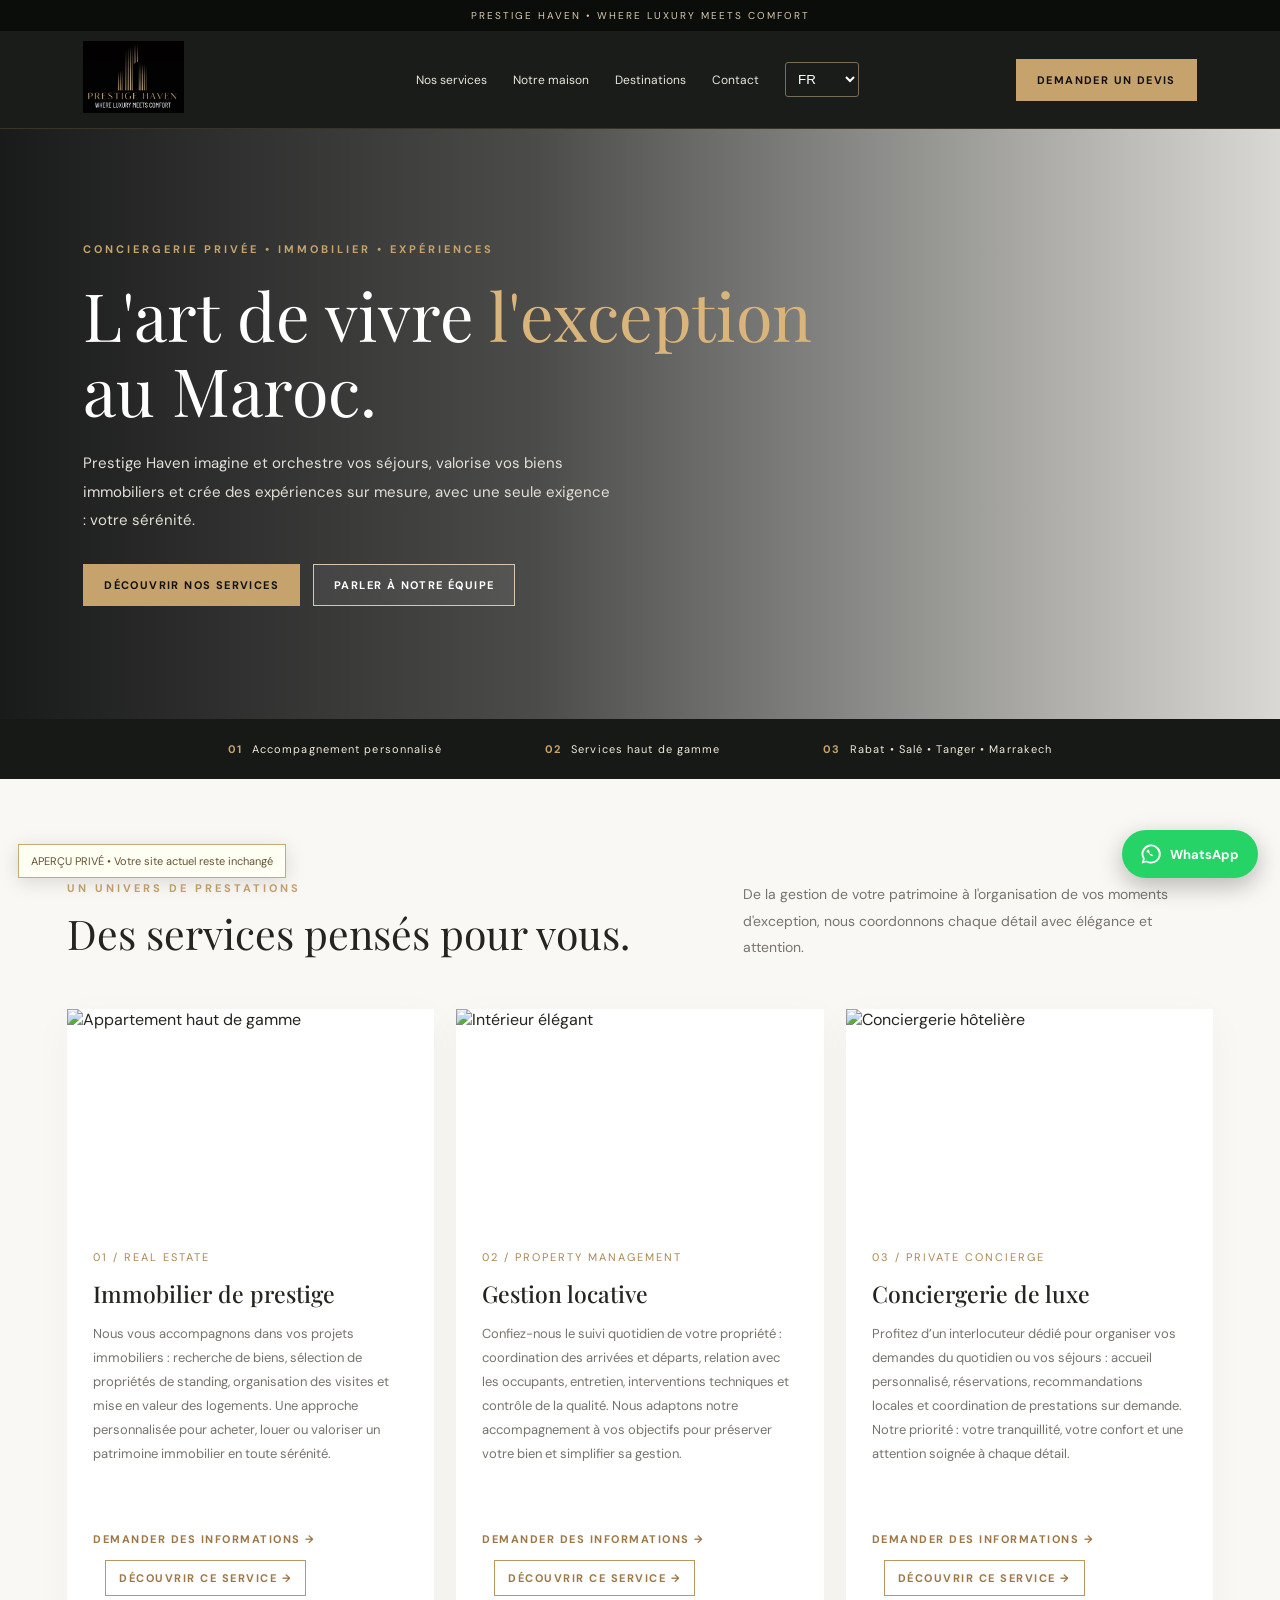
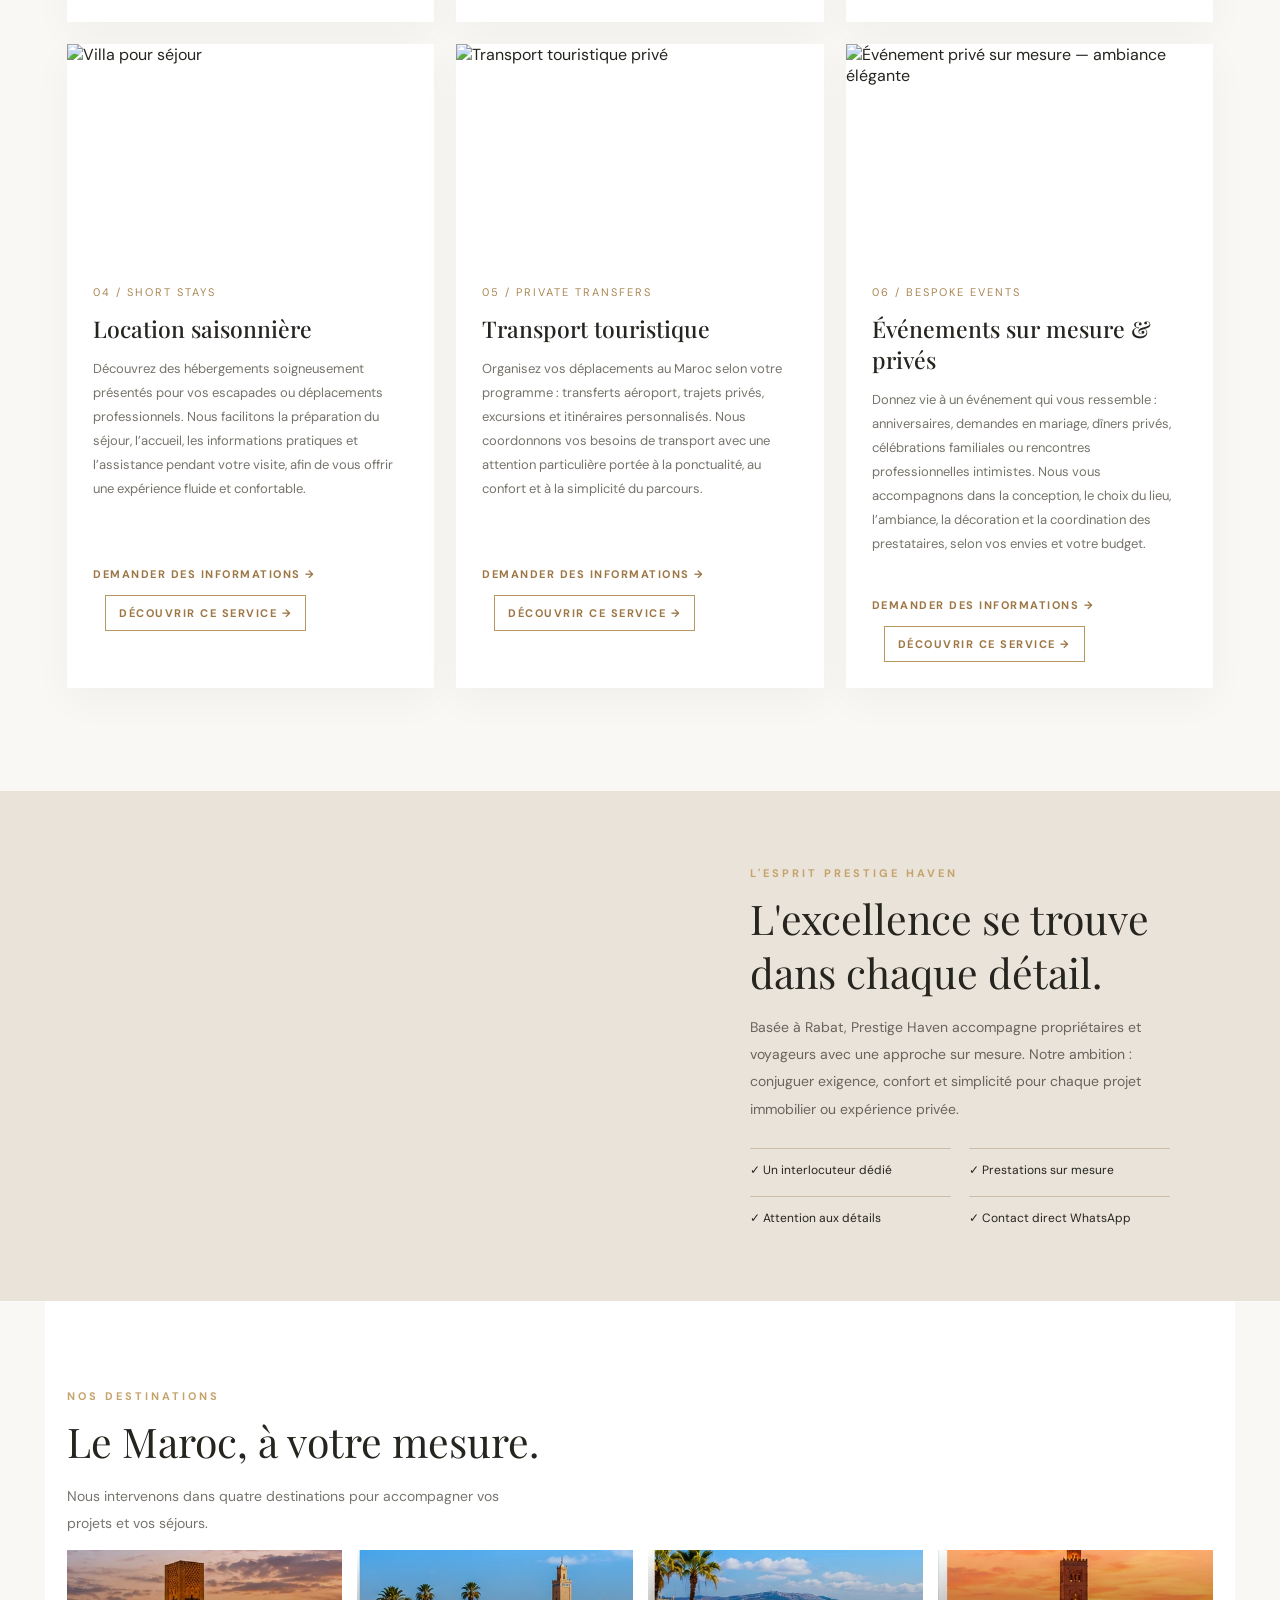
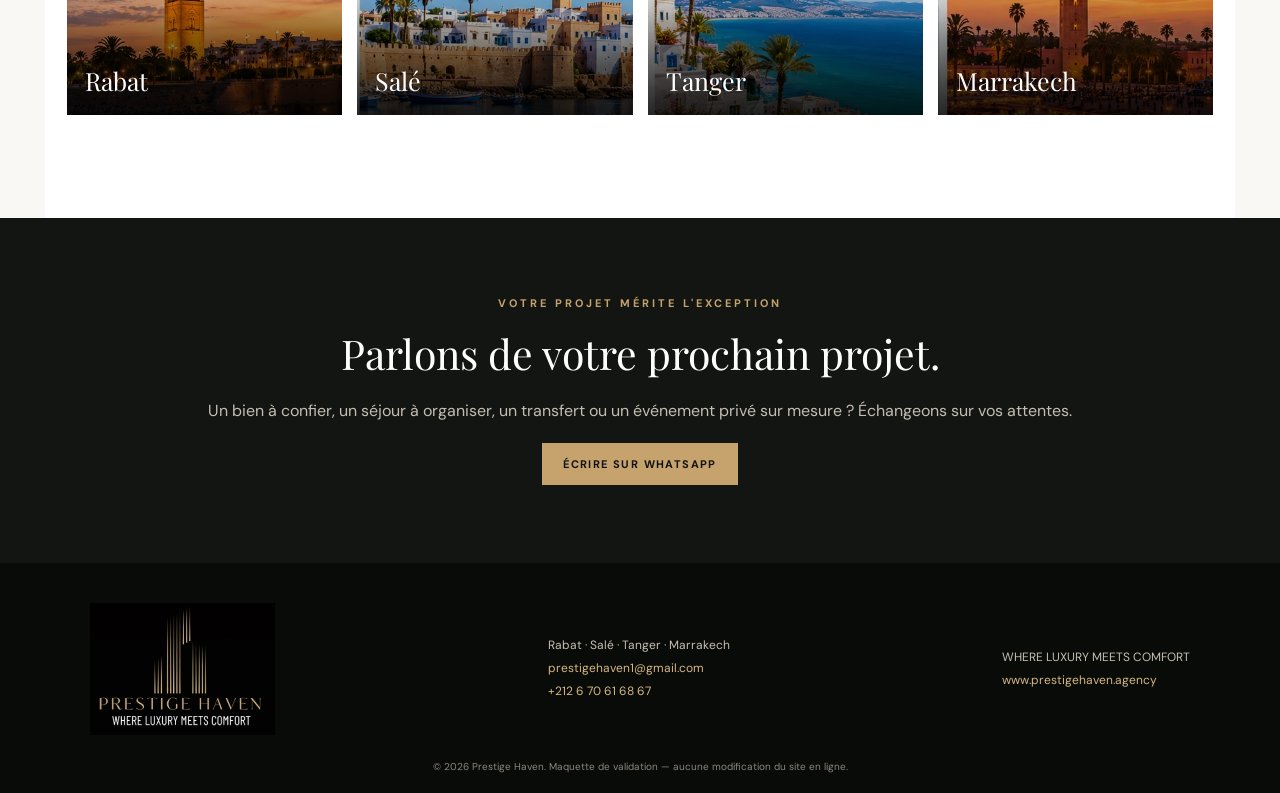
==== commit 60e8b1ff: "Update index.html" ====
--- a/index.html
+++ b/index.html
@@ -9,7 +9,7 @@
 <article class="service"><img alt="Villa pour séjour" loading="lazy" src="https://images.unsplash.com/photo-1564013799919-ab600027ffc6?auto=format&amp;fit=crop&amp;w=850&amp;q=85"/><div class="service-content"><span class="num">04 / SHORT STAYS</span><h3 data-i="s4">Location saisonnière</h3><p data-i="d4">Découvrez des hébergements soigneusement présentés pour vos escapades ou déplacements professionnels. Nous facilitons la préparation du séjour, l’accueil, les informations pratiques et l’assistance pendant votre visite, afin de vous offrir une expérience fluide et confortable.</p><a data-i="ask" href="https://wa.me/212670616867?text=Bonjour%2C%20je%20souhaite%20une%20location%20saisonni%C3%A8re." target="_blank">Demander des informations →</a><a class="detail-open" data-service="3" href="#detail-4">Découvrir ce service →</a></div></article>
 <article class="service"><img alt="Transport touristique privé" loading="lazy" src="https://images.unsplash.com/photo-1449965408869-eaa3f722e40d?auto=format&amp;fit=crop&amp;w=850&amp;q=85"/><div class="service-content"><span class="num">05 / PRIVATE TRANSFERS</span><h3 data-i="s5">Transport touristique</h3><p data-i="d5">Organisez vos déplacements au Maroc selon votre programme : transferts aéroport, trajets privés, excursions et itinéraires personnalisés. Nous coordonnons vos besoins de transport avec une attention particulière portée à la ponctualité, au confort et à la simplicité du parcours.</p><a data-i="ask" href="https://wa.me/212670616867?text=Bonjour%2C%20je%20souhaite%20un%20devis%20transport%20touristique." target="_blank">Demander des informations →</a><a class="detail-open" data-service="4" href="#detail-5">Découvrir ce service →</a></div></article>
 <article class="service"><img alt="Événement privé sur mesure — ambiance élégante" loading="lazy" src="https://images.unsplash.com/photo-1511795409834-ef04bbd61622?auto=format&amp;fit=crop&amp;w=850&amp;q=85"/><div class="service-content"><span class="num">06 / BESPOKE EVENTS</span><h3 data-i="s6">Événements sur mesure &amp; privés</h3><p data-i="d6">Donnez vie à un événement qui vous ressemble : anniversaires, demandes en mariage, dîners privés, célébrations familiales ou rencontres professionnelles intimistes. Nous vous accompagnons dans la conception, le choix du lieu, l’ambiance, la décoration et la coordination des prestataires, selon vos envies et votre budget.</p><a data-i="ask" href="https://wa.me/212670616867?text=Bonjour%2C%20je%20souhaite%20organiser%20un%20%C3%A9v%C3%A9nement%20sur%20mesure." target="_blank">Demander des informations →</a><a class="detail-open" data-service="5" href="#detail-6">Découvrir ce service →</a></div></article>
-</div><p class="note" data-i="photosNote">Photos d'ambiance pour cette maquette — à remplacer par les photos réelles de vos prestations avant publication.</p></section><section class="split" id="apropos"><div aria-label="Résidence élégante" class="split-img" role="img"></div><div class="split-content"><div class="eyebrow" data-i="aboutKicker">L'ESPRIT PRESTIGE HAVEN</div><h2 data-i="aboutTitle">L'excellence se trouve dans chaque détail.</h2><p data-i="aboutText">Basée à Rabat, Prestige Haven accompagne propriétaires et voyageurs avec une approche sur mesure. Notre ambition : conjuguer exigence, confort et simplicité pour chaque projet immobilier ou expérience privée.</p><div class="features"><span data-i="f1">✓ Un interlocuteur dédié</span><span data-i="f2">✓ Prestations sur mesure</span><span data-i="f3">✓ Attention aux détails</span><span data-i="f4">✓ Contact direct WhatsApp</span></div></div></section><section class="section locations" id="destinations"><div class="eyebrow" data-i="citiesKicker">NOS DESTINATIONS</div><h2 data-i="citiesTitle">Le Maroc, à votre mesure.</h2><p class="section-intro" data-i="citiesIntro">Nous intervenons dans quatre destinations pour accompagner vos projets et vos séjours.</p><div class="cities"><div class="city" style="background-image:linear-gradient(180deg,transparent 35%,rgba(0,0,0,.55) 100%),url('images/rabat.webp')"><span>Rabat</span></div><div class="city" style="background-image:linear-gradient(180deg,transparent 35%,rgba(0,0,0,.55) 100%),url('images/sale.webp')"><span>Salé</span></div><div class="city" style="background-image:linear-gradient(180deg,transparent 35%,rgba(0,0,0,.55) 100%),url('images/tanger.webp')"><span>Tanger</span></div><div class="city" style="background-image:linear-gradient(180deg,transparent 35%,rgba(0,0,0,.55) 100%),url('images/marrakech.webp')"><span>Marrakech</span></div></div><p class="note" data-i="citiesNote">Visuels illustratifs des destinations, à valider avant mise en ligne.</p></section><section class="darkcta" id="contact"><div class="eyebrow" data-i="contactKicker">VOTRE PROJET MÉRITE L'EXCEPTION</div><h2 data-i="contactTitle">Parlons de votre prochain projet.</h2><p data-i="contactText">Un bien à confier, un séjour à organiser, un transfert ou un événement privé sur mesure ? Échangeons sur vos attentes.</p><a class="btn" data-i="contactBtn" href="https://wa.me/212670616867?text=Bonjour%20Prestige%20Haven%2C%20je%20souhaite%20un%20devis." rel="noopener" target="_blank">Écrire sur WhatsApp</a></section></main><footer class="footer"><img alt="Prestige Haven" src="[data-uri]"/><p>Rabat · Salé · Tanger · Marrakech<br/><a href="mailto:prestigehaven1@gmail.com">prestigehaven1@gmail.com</a><br/><a href="tel:+212670616867">+212 6 70 61 68 67</a></p><p><span data-i="footerTag">WHERE LUXURY MEETS COMFORT</span><br/><a href="https://www.prestigehaven.agency/">www.prestigehaven.agency</a></p></footer><div class="copyright">© 2026 Prestige Haven. Maquette de validation — aucune modification du site en ligne.</div><a aria-label="Contacter Prestige Haven sur WhatsApp" class="wa" href="https://wa.me/212670616867?text=Bonjour%20Prestige%20Haven%2C%20je%20souhaite%20des%20informations." rel="noopener" target="_blank"><svg viewbox="0 0 32 32"><path d="M16 .8A15.1 15.1 0 0 0 3.1 23.7L1 31l7.5-2A15.2 15.2 0 1 0 16 .8zm0 27.5a12.1 12.1 0 0 1-6.2-1.7l-.4-.3-4.4 1.2 1.2-4.3-.3-.4A12.3 12.3 0 1 1 16 28.3zm6.7-9.2c-.4-.2-2.2-1.1-2.5-1.2-.3-.1-.6-.2-.8.2-.2.3-.9 1.2-1.1 1.4-.2.2-.4.2-.8 0a10 10 0 0 1-2.9-1.8 11.2 11.2 0 0 1-2-2.5c-.2-.4 0-.6.2-.8l.6-.7.4-.6c.1-.2 0-.5 0-.7l-1.2-2.8c-.3-.7-.6-.6-.8-.6h-.7c-.3 0-.7.1-1 .5s-1.3 1.3-1.3 3.1 1.3 3.7c.2.6 1.4 3.3 3.4 5.1 2.4 2.1 4.6 2.7 5.4 2.8.8.1 2.4 0 3.3-.7.9-.7 1.2-1.8 1.3-2.5 0-.3-.2-.4-.6-.6z"></path></svg> WhatsApp</a><div class="preview-ribbon">APERÇU PRIVÉ • Votre site actuel reste inchangé</div><script>
+</div><p class="note" data-i="photosNote"></p></section><section class="split" id="apropos"><div aria-label="Résidence élégante" class="split-img" role="img"></div><div class="split-content"><div class="eyebrow" data-i="aboutKicker">L'ESPRIT PRESTIGE HAVEN</div><h2 data-i="aboutTitle">L'excellence se trouve dans chaque détail.</h2><p data-i="aboutText">Basée à Rabat, Prestige Haven accompagne propriétaires et voyageurs avec une approche sur mesure. Notre ambition : conjuguer exigence, confort et simplicité pour chaque projet immobilier ou expérience privée.</p><div class="features"><span data-i="f1">✓ Un interlocuteur dédié</span><span data-i="f2">✓ Prestations sur mesure</span><span data-i="f3">✓ Attention aux détails</span><span data-i="f4">✓ Contact direct WhatsApp</span></div></div></section><section class="section locations" id="destinations"><div class="eyebrow" data-i="citiesKicker">NOS DESTINATIONS</div><h2 data-i="citiesTitle">Le Maroc, à votre mesure.</h2><p class="section-intro" data-i="citiesIntro">Nous intervenons dans quatre destinations pour accompagner vos projets et vos séjours.</p><div class="cities"><div class="city" style="background-image:linear-gradient(180deg,transparent 35%,rgba(0,0,0,.55) 100%),url('images/rabat.webp')"><span>Rabat</span></div><div class="city" style="background-image:linear-gradient(180deg,transparent 35%,rgba(0,0,0,.55) 100%),url('images/sale.webp')"><span>Salé</span></div><div class="city" style="background-image:linear-gradient(180deg,transparent 35%,rgba(0,0,0,.55) 100%),url('images/tanger.webp')"><span>Tanger</span></div><div class="city" style="background-image:linear-gradient(180deg,transparent 35%,rgba(0,0,0,.55) 100%),url('images/marrakech.webp')"><span>Marrakech</span></div></div><p class="note" data-i="citiesNote"></p></section><section class="darkcta" id="contact"><div class="eyebrow" data-i="contactKicker">VOTRE PROJET MÉRITE L'EXCEPTION</div><h2 data-i="contactTitle">Parlons de votre prochain projet.</h2><p data-i="contactText">Un bien à confier, un séjour à organiser, un transfert ou un événement privé sur mesure ? Échangeons sur vos attentes.</p><a class="btn" data-i="contactBtn" href="https://wa.me/212670616867?text=Bonjour%20Prestige%20Haven%2C%20je%20souhaite%20un%20devis." rel="noopener" target="_blank">Écrire sur WhatsApp</a></section></main><footer class="footer"><img alt="Prestige Haven" src="[data-uri]"/><p>Rabat · Salé · Tanger · Marrakech<br/><a href="mailto:prestigehaven1@gmail.com">prestigehaven1@gmail.com</a><br/><a href="tel:+212670616867">+212 6 70 61 68 67</a></p><p><span data-i="footerTag">WHERE LUXURY MEETS COMFORT</span><br/><a href="https://www.prestigehaven.agency/">www.prestigehaven.agency</a></p></footer><div class="copyright">© 2026 Prestige Haven. Maquette de validation — aucune modification du site en ligne.</div><a aria-label="Contacter Prestige Haven sur WhatsApp" class="wa" href="https://wa.me/212670616867?text=Bonjour%20Prestige%20Haven%2C%20je%20souhaite%20des%20informations." rel="noopener" target="_blank"><svg viewbox="0 0 32 32"><path d="M16 .8A15.1 15.1 0 0 0 3.1 23.7L1 31l7.5-2A15.2 15.2 0 1 0 16 .8zm0 27.5a12.1 12.1 0 0 1-6.2-1.7l-.4-.3-4.4 1.2 1.2-4.3-.3-.4A12.3 12.3 0 1 1 16 28.3zm6.7-9.2c-.4-.2-2.2-1.1-2.5-1.2-.3-.1-.6-.2-.8.2-.2.3-.9 1.2-1.1 1.4-.2.2-.4.2-.8 0a10 10 0 0 1-2.9-1.8 11.2 11.2 0 0 1-2-2.5c-.2-.4 0-.6.2-.8l.6-.7.4-.6c.1-.2 0-.5 0-.7l-1.2-2.8c-.3-.7-.6-.6-.8-.6h-.7c-.3 0-.7.1-1 .5s-1.3 1.3-1.3 3.1 1.3 3.7c.2.6 1.4 3.3 3.4 5.1 2.4 2.1 4.6 2.7 5.4 2.8.8.1 2.4 0 3.3-.7.9-.7 1.2-1.8 1.3-2.5 0-.3-.2-.4-.6-.6z"></path></svg> WhatsApp</a><div class="preview-ribbon">APERÇU PRIVÉ • Votre site actuel reste inchangé</div><script>
 const translations={en:{navServices:'Services',navAbout:'About us',navCities:'Destinations',navContact:'Contact',quote:'Request a quote',heroKicker:'PRIVATE CONCIERGE • REAL ESTATE • EXPERIENCES',heroTitle:'The art of <em>exceptional living</em> in Morocco.',heroText:'Prestige Haven curates your stays, looks after your properties and creates tailor-made experiences, always with your peace of mind at heart.',discover:'Explore our services',talk:'Talk to our team',trust1:'Personalized assistance',trust2:'Premium services',trust3:'Rabat • Salé • Tangier • Marrakech',serviceKicker:'A WORLD OF SERVICES',serviceTitle:'Thoughtful services, just for you.',serviceIntro:'From managing your property to planning exceptional moments, we coordinate every detail with care and elegance.',s1:'Luxury real estate',d1:'Personalized guidance for your property plans: curated home searches, property visits, presentation of premium residences and support for owners looking to rent or showcase their assets.',s2:'Property management',d2:'Day-to-day property oversight, guest arrivals and departures, occupant communication, upkeep, maintenance coordination and quality checks — tailored to your priorities.',s3:'Luxury concierge',d3:'A dedicated point of contact for personal requests, thoughtful welcomes, reservations, local recommendations and coordinated services, with comfort and discretion at every step.',s4:'Short-term rentals',d4:'Carefully presented accommodation for leisure and business stays, with assistance before arrival, a smooth welcome and practical support throughout your visit.',s5:'Tourist transport',d5:'Airport transfers, private journeys, excursions and tailored itineraries across Morocco, coordinated with a focus on punctuality, comfort and convenience.',s6:'Bespoke & private events',d6:'From birthdays and proposals to intimate dinners, family celebrations and private business gatherings, we help shape your event: concept, venue, atmosphere, décor and vendor coordination to suit your wishes and budget.',ask:'Request information →',photosNote:'Mood imagery for this preview — replace with actual service photos before publication.',aboutKicker:'THE PRESTIGE HAVEN SPIRIT',aboutTitle:'Excellence is in every detail.',aboutText:'Based in Rabat, Prestige Haven supports property owners and travelers with a bespoke approach. We combine high standards, comfort and simplicity for every property project or private experience.',f1:'✓ Dedicated contact',f2:'✓ Tailored services',f3:'✓ Attention to detail',f4:'✓ Direct WhatsApp contact',citiesKicker:'OUR DESTINATIONS',citiesTitle:'Morocco, your way.',citiesIntro:'We operate across four destinations to support your projects and stays.',citiesNote:'Illustrative destination imagery to be approved before launch.',contactKicker:'YOUR PROJECT DESERVES THE EXCEPTIONAL',contactTitle:'Let’s talk about your next project.',contactText:'A property to manage, a stay to arrange, a transfer or a bespoke private event? Tell us what you need.',contactBtn:'Chat on WhatsApp',footerTag:'WHERE LUXURY MEETS COMFORT'},ar:{navServices:'خدماتنا',navAbout:'من نحن',navCities:'الوجهات',navContact:'اتصل بنا',quote:'اطلب عرض سعر',heroKicker:'كونسيرج خاص • عقارات • تجارب راقية',heroTitle:'فن <em>الرفاهية والراحة</em> في المغرب.',heroText:'تعتني بريستيج هافن بإقامتكم وعقاراتكم وتنظم تجارب خاصة حسب تطلعاتكم، مع اهتمام دقيق بكل التفاصيل.',discover:'اكتشف خدماتنا',talk:'تواصل مع فريقنا',trust1:'مرافقة شخصية',trust2:'خدمات راقية',trust3:'الرباط • سلا • طنجة • مراكش',serviceKicker:'مجموعة خدماتنا',serviceTitle:'خدمات صُممت خصيصاً لكم.',serviceIntro:'من إدارة العقارات إلى تنظيم اللحظات الاستثنائية، نهتم بكل التفاصيل بأناقة واحترافية.',s1:'عقارات فاخرة',d1:'نرافقكم في مشاريعكم العقارية عبر البحث عن العقارات المناسبة، وتنظيم الزيارات، وإبراز المساكن الراقية ومساعدة الملاك على عرض ممتلكاتهم وتأجيرها.',s2:'إدارة الإيجارات',d2:'نتولى متابعة العقار وتنسيق الوصول والمغادرة والتواصل مع النزلاء وأعمال الصيانة ومراقبة الجودة، وفق أهدافكم واحتياجاتكم.',s3:'كونسيرج فاخر',d3:'مرافق مخصص لطلباتكم الشخصية والاستقبال والحجوزات والتوصيات المحلية وتنسيق الخدمات، مع الاهتمام براحتكم وخصوصيتكم.',s4:'الإيجار الموسمي',d4:'إقامات مختارة للترفيه أو العمل، مع المساعدة قبل الوصول والاستقبال وتوفير المعلومات والدعم العملي أثناء الإقامة.',s5:'النقل السياحي',d5:'تنظيم الاستقبال من المطار والتنقلات الخاصة والرحلات والجولات المصممة حسب برنامجكم، مع التركيز على الراحة واحترام المواعيد.',s6:'فعاليات خاصة حسب الطلب',d6:'نرافقكم في تنظيم أعياد الميلاد وطلبات الزواج والعشاء الخاص والاحتفالات العائلية واللقاءات المهنية الصغيرة، من الفكرة واختيار المكان إلى الأجواء والديكور وتنسيق مقدمي الخدمات حسب رغباتكم وميزانيتكم.',ask:'اطلب معلومات ←',photosNote:'الصور توضيحية لهذه المعاينة، وستُستبدل بصور خدماتكم الفعلية قبل النشر.',aboutKicker:'روح بريستيج هافن',aboutTitle:'التميّز في أدق التفاصيل.',aboutText:'انطلاقاً من الرباط، ترافق بريستيج هافن ملاك العقارات والمسافرين بخدمات مخصصة تجمع الجودة والراحة والبساطة.',f1:'✓ مسؤول اتصال مخصص',f2:'✓ خدمات حسب الطلب',f3:'✓ اهتمام بالتفاصيل',f4:'✓ تواصل مباشر عبر واتساب',citiesKicker:'وجهاتنا',citiesTitle:'المغرب على ذوقكم.',citiesIntro:'نقدم خدماتنا في أربع مدن لمواكبة مشاريعكم وإقاماتكم.',citiesNote:'صور توضيحية للوجهات تُراجع قبل النشر.',contactKicker:'مشروعكم يستحق الأفضل',contactTitle:'لنتحدث عن مشروعكم القادم.',contactText:'عقار للإدارة، إقامة للتنظيم، نقل خاص أو فعالية خاصة حسب الطلب؟ تواصلوا معنا.',contactBtn:'تواصل عبر واتساب',footerTag:'WHERE LUXURY MEETS COMFORT'}};
 const fr={};document.querySelectorAll('[data-i]').forEach(e=>fr[e.dataset.i]=e.innerHTML);document.getElementById('language').addEventListener('change',e=>{let l=e.target.value;document.documentElement.lang=l;document.documentElement.dir=l==='ar'?'rtl':'ltr';document.querySelectorAll('[data-i]').forEach(el=>{let key=el.dataset.i;el.innerHTML=l==='fr'?fr[key]:(translations[l][key]||fr[key])});});
-</script><section aria-label="Présentation détaillée du service" class="detail-view" id="detail-view"><div class="detail-nav"><strong>PRESTIGE HAVEN · WHERE LUXURY MEETS COMFORT</strong><button id="detail-close" type="button">← Retour aux services</button></div><div class="detail-body"><img alt="Photographie illustrative du service" id="detail-image"/><div class="detail-eyebrow">PRESTIGE HAVEN · SERVICE PERSONNALISÉ</div><h1 id="detail-title"></h1><p id="detail-description"></p><a class="btn" id="detail-wa" rel="noopener noreferrer" target="_blank">Demander un devis sur WhatsApp →</a><p class="detail-note">Photos d'illustration utilisées pour la maquette ; à remplacer par vos photos professionnelles avant publication.</p></div></section><script>(function(){const details=[{"fr": ["Immobilier de prestige", "Prestige Haven vous accompagne dans la recherche, la présentation et la valorisation de biens immobiliers soigneusement sélectionnés. Que vous souhaitiez trouver une résidence, proposer un appartement à la location ou mettre en avant un bien d’exception, nous privilégions l’écoute, la transparence et un suivi personnalisé à chaque étape."], "en": ["Prestige real estate", "Prestige Haven supports your property search, presentation and marketing with a carefully selected portfolio. Whether you seek a residence, want to rent out an apartment or showcase an exceptional property, we focus on personal attention, clarity and dedicated follow-up."], "ar": ["عقارات راقية", "ترافقكم بريستيج هافن في البحث عن العقارات وعرضها وتسويقها بعناية. سواء كنتم تبحثون عن سكن أو ترغبون في تأجير عقار أو إبراز قيمته، نقدم متابعة شخصية واهتماماً بكل التفاصيل."], "image": "https://images.unsplash.com/photo-1600607687939-ce8a6c25118c?auto=format&fit=crop&w=850&q=85"}, {"fr": ["Gestion locative", "Confiez-nous la coordination quotidienne de votre bien pour gagner du temps et préserver sa qualité. Nous pouvons organiser l’accueil des occupants, le suivi des entrées et sorties, la coordination du ménage, de l’entretien et des interventions techniques, ainsi que la communication avec les prestataires. Chaque accompagnement est adapté aux besoins du propriétaire."], "en": ["Property management", "Simplify day-to-day property management with tailored support. We coordinate guest arrivals and departures, cleaning, maintenance, technical interventions and communication with service providers, according to each owner’s needs."], "ar": ["إدارة الإيجارات", "نسهّل عليكم الإدارة اليومية للعقار من خلال تنسيق استقبال المقيمين والمغادرة والتنظيف والصيانة والتدخلات التقنية والتواصل مع مقدمي الخدمات، وفق احتياجات كل مالك."], "image": "https://images.unsplash.com/photo-1600566753190-17f0baa2a6c3?auto=format&fit=crop&w=850&q=85"}, {"fr": ["Conciergerie de luxe", "Profitez d’un service de conciergerie attentif, discret et flexible, conçu autour de vos envies. Organisation de réservations, préparation de séjours, recommandations locales, accueil personnalisé et coordination de prestations : nous vous aidons à vivre vos déplacements et votre quotidien avec davantage de sérénité."], "en": ["Luxury concierge", "Enjoy attentive, discreet and flexible concierge assistance shaped around your preferences. From reservations and stay planning to local recommendations, personalised welcomes and service coordination, we help make each experience seamless."], "ar": ["الكونسيرج الفاخر", "استمتعوا بخدمات كونسيرج راقية وسرية ومرنة حسب رغباتكم، تشمل تنظيم الحجوزات والتحضير للإقامة والتوصيات المحلية والاستقبال الشخصي وتنسيق مختلف الخدمات."], "image": "https://images.unsplash.com/photo-1551882547-ff40c63fe5fa?auto=format&fit=crop&w=850&q=85"}, {"fr": ["Location saisonnière", "Pour un séjour de loisirs ou un déplacement professionnel, découvrez un accompagnement pensé pour votre confort. Nous vous aidons à sélectionner un hébergement adapté, à préparer votre arrivée et à organiser les prestations utiles pendant votre séjour. Pour les propriétaires, nous proposons également une assistance à la mise en valeur et à la coordination opérationnelle des locations."], "en": ["Holiday rentals", "For holidays or business travel, we help you choose suitable accommodation, prepare your arrival and arrange useful services during your stay. Property owners can also benefit from rental presentation and operational coordination support."], "ar": ["الإيجار الموسمي", "سواء للسياحة أو العمل، نساعدكم على اختيار الإقامة المناسبة والتحضير للوصول وتنظيم الخدمات خلال الرحلة. كما نواكب الملاك في عرض عقاراتهم وتنسيق خدمات الإيجار الموسمي."], "image": "https://images.unsplash.com/photo-1564013799919-ab600027ffc6?auto=format&fit=crop&w=850&q=85"}, {"fr": ["Transport touristique", "Déplacez-vous en toute tranquillité grâce à des solutions organisées selon votre programme. Transferts depuis et vers l’aéroport, déplacements privés, circuits touristiques, excursions et trajets entre villes : nous coordonnons vos demandes en accordant une attention particulière au confort, à la ponctualité et à la fluidité de votre parcours."], "en": ["Tourist transport", "Travel comfortably with transport arrangements tailored to your itinerary. Airport transfers, private journeys, sightseeing trips, excursions and intercity travel are coordinated with a focus on comfort, punctuality and ease."], "ar": ["النقل السياحي", "ننظم تنقلاتكم وفق برنامجكم، بما يشمل الاستقبال من المطار والتنقلات الخاصة والجولات السياحية والرحلات بين المدن، مع الحرص على الراحة واحترام المواعيد."], "image": "https://images.unsplash.com/photo-1449965408869-eaa3f722e40d?auto=format&fit=crop&w=850&q=85"}, {"fr": ["Événements sur mesure & privés", "Imaginez un événement qui reflète votre personnalité et vos envies. Anniversaire, demande en mariage, dîner privé, célébration familiale ou rencontre professionnelle intimiste : nous vous accompagnons de l’idée à sa réalisation. Choix du lieu, ambiance, décoration, restauration et coordination des prestataires sont étudiés avec soin, selon votre style, le nombre d’invités et votre budget."], "en": ["Bespoke & private events", "Create a bespoke private event that feels truly yours. From birthdays and proposals to intimate dinners, family celebrations and small business gatherings, we help shape the concept, venue, atmosphere, decoration, catering and supplier coordination around your preferences and budget."], "ar": ["فعاليات خاصة حسب الطلب", "نصمم معكم فعاليات خاصة تعكس ذوقكم، من أعياد الميلاد وطلبات الزواج إلى العشاء الخاص والاحتفالات العائلية واللقاءات المهنية الصغيرة. ننسق الفكرة والمكان والأجواء والديكور والضيافة ومقدمي الخدمات وفق رغباتكم وميزانيتكم."], "image": "https://images.unsplash.com/photo-1511795409834-ef04bbd61622?auto=format&fit=crop&w=850&q=85"}];const panel=document.getElementById('detail-view');const close=document.getElementById('detail-close');function hide(){panel.classList.remove('active');document.body.style.overflow='';if(location.hash.startsWith('#detail-'))history.replaceState(null,'',location.pathname+location.search+'#services')}function show(i){let d=details[i],l=document.documentElement.lang||'fr';if(!d)return;let v=d[l]||d.fr;document.getElementById('detail-title').textContent=v[0];document.getElementById('detail-description').textContent=v[1];document.getElementById('detail-image').src=d.image;document.getElementById('detail-image').alt=v[0];document.getElementById('detail-wa').href='https://wa.me/212670616867?text='+encodeURIComponent('Bonjour Prestige Haven, je souhaite un devis pour : '+d.fr[0]);close.textContent=l==='ar'?'← العودة إلى الخدمات':l==='en'?'← Back to services':'← Retour aux services';document.getElementById('detail-wa').textContent=l==='ar'?'اطلب عرض سعر عبر واتساب ←':l==='en'?'Request a quote on WhatsApp →':'Demander un devis sur WhatsApp →';panel.classList.add('active');panel.scrollTop=0;document.body.style.overflow='hidden'}document.querySelectorAll('.detail-open').forEach(a=>a.addEventListener('click',e=>{e.preventDefault();show(Number(a.dataset.service))}));close.addEventListener('click',hide);document.addEventListener('keydown',e=>{if(e.key==='Escape'&&panel.classList.contains('active'))hide()});document.getElementById('language').addEventListener('change',()=>{if(panel.classList.contains('active')){let i=details.findIndex(d=>d.fr[0]===document.getElementById('detail-title').textContent);if(i>=0)show(i)}})})();</script></body></html>+</script><section aria-label="Présentation détaillée du service" class="detail-view" id="detail-view"><div class="detail-nav"><strong>PRESTIGE HAVEN · WHERE LUXURY MEETS COMFORT</strong><button id="detail-close" type="button">← Retour aux services</button></div><div class="detail-body"><img alt="Photographie illustrative du service" id="detail-image"/><div class="detail-eyebrow">PRESTIGE HAVEN · SERVICE PERSONNALISÉ</div><h1 id="detail-title"></h1><p id="detail-description"></p><a class="btn" id="detail-wa" rel="noopener noreferrer" target="_blank">Demander un devis sur WhatsApp →</a><p class="detail-note">Photos d'illustration utilisées pour la maquette ; à remplacer par vos photos professionnelles avant publication.</p></div></section><script>(function(){const details=[{"fr": ["Immobilier de prestige", "Prestige Haven vous accompagne dans la recherche, la présentation et la valorisation de biens immobiliers soigneusement sélectionnés. Que vous souhaitiez trouver une résidence, proposer un appartement à la location ou mettre en avant un bien d’exception, nous privilégions l’écoute, la transparence et un suivi personnalisé à chaque étape."], "en": ["Prestige real estate", "Prestige Haven supports your property search, presentation and marketing with a carefully selected portfolio. Whether you seek a residence, want to rent out an apartment or showcase an exceptional property, we focus on personal attention, clarity and dedicated follow-up."], "ar": ["عقارات راقية", "ترافقكم بريستيج هافن في البحث عن العقارات وعرضها وتسويقها بعناية. سواء كنتم تبحثون عن سكن أو ترغبون في تأجير عقار أو إبراز قيمته، نقدم متابعة شخصية واهتماماً بكل التفاصيل."], "image": "https://images.unsplash.com/photo-1600607687939-ce8a6c25118c?auto=format&fit=crop&w=850&q=85"}, {"fr": ["Gestion locative", "Confiez-nous la coordination quotidienne de votre bien pour gagner du temps et préserver sa qualité. Nous pouvons organiser l’accueil des occupants, le suivi des entrées et sorties, la coordination du ménage, de l’entretien et des interventions techniques, ainsi que la communication avec les prestataires. Chaque accompagnement est adapté aux besoins du propriétaire."], "en": ["Property management", "Simplify day-to-day property management with tailored support. We coordinate guest arrivals and departures, cleaning, maintenance, technical interventions and communication with service providers, according to each owner’s needs."], "ar": ["إدارة الإيجارات", "نسهّل عليكم الإدارة اليومية للعقار من خلال تنسيق استقبال المقيمين والمغادرة والتنظيف والصيانة والتدخلات التقنية والتواصل مع مقدمي الخدمات، وفق احتياجات كل مالك."], "image": "https://images.unsplash.com/photo-1600566753190-17f0baa2a6c3?auto=format&fit=crop&w=850&q=85"}, {"fr": ["Conciergerie de luxe", "Profitez d’un service de conciergerie attentif, discret et flexible, conçu autour de vos envies. Organisation de réservations, préparation de séjours, recommandations locales, accueil personnalisé et coordination de prestations : nous vous aidons à vivre vos déplacements et votre quotidien avec davantage de sérénité."], "en": ["Luxury concierge", "Enjoy attentive, discreet and flexible concierge assistance shaped around your preferences. From reservations and stay planning to local recommendations, personalised welcomes and service coordination, we help make each experience seamless."], "ar": ["الكونسيرج الفاخر", "استمتعوا بخدمات كونسيرج راقية وسرية ومرنة حسب رغباتكم، تشمل تنظيم الحجوزات والتحضير للإقامة والتوصيات المحلية والاستقبال الشخصي وتنسيق مختلف الخدمات."], "image": "https://images.unsplash.com/photo-1551882547-ff40c63fe5fa?auto=format&fit=crop&w=850&q=85"}, {"fr": ["Location saisonnière", "Pour un séjour de loisirs ou un déplacement professionnel, découvrez un accompagnement pensé pour votre confort. Nous vous aidons à sélectionner un hébergement adapté, à préparer votre arrivée et à organiser les prestations utiles pendant votre séjour. Pour les propriétaires, nous proposons également une assistance à la mise en valeur et à la coordination opérationnelle des locations."], "en": ["Holiday rentals", "For holidays or business travel, we help you choose suitable accommodation, prepare your arrival and arrange useful services during your stay. Property owners can also benefit from rental presentation and operational coordination support."], "ar": ["الإيجار الموسمي", "سواء للسياحة أو العمل، نساعدكم على اختيار الإقامة المناسبة والتحضير للوصول وتنظيم الخدمات خلال الرحلة. كما نواكب الملاك في عرض عقاراتهم وتنسيق خدمات الإيجار الموسمي."], "image": "https://images.unsplash.com/photo-1564013799919-ab600027ffc6?auto=format&fit=crop&w=850&q=85"}, {"fr": ["Transport touristique", "Déplacez-vous en toute tranquillité grâce à des solutions organisées selon votre programme. Transferts depuis et vers l’aéroport, déplacements privés, circuits touristiques, excursions et trajets entre villes : nous coordonnons vos demandes en accordant une attention particulière au confort, à la ponctualité et à la fluidité de votre parcours."], "en": ["Tourist transport", "Travel comfortably with transport arrangements tailored to your itinerary. Airport transfers, private journeys, sightseeing trips, excursions and intercity travel are coordinated with a focus on comfort, punctuality and ease."], "ar": ["النقل السياحي", "ننظم تنقلاتكم وفق برنامجكم، بما يشمل الاستقبال من المطار والتنقلات الخاصة والجولات السياحية والرحلات بين المدن، مع الحرص على الراحة واحترام المواعيد."], "image": "https://images.unsplash.com/photo-1449965408869-eaa3f722e40d?auto=format&fit=crop&w=850&q=85"}, {"fr": ["Événements sur mesure & privés", "Imaginez un événement qui reflète votre personnalité et vos envies. Anniversaire, demande en mariage, dîner privé, célébration familiale ou rencontre professionnelle intimiste : nous vous accompagnons de l’idée à sa réalisation. Choix du lieu, ambiance, décoration, restauration et coordination des prestataires sont étudiés avec soin, selon votre style, le nombre d’invités et votre budget."], "en": ["Bespoke & private events", "Create a bespoke private event that feels truly yours. From birthdays and proposals to intimate dinners, family celebrations and small business gatherings, we help shape the concept, venue, atmosphere, decoration, catering and supplier coordination around your preferences and budget."], "ar": ["فعاليات خاصة حسب الطلب", "نصمم معكم فعاليات خاصة تعكس ذوقكم، من أعياد الميلاد وطلبات الزواج إلى العشاء الخاص والاحتفالات العائلية واللقاءات المهنية الصغيرة. ننسق الفكرة والمكان والأجواء والديكور والضيافة ومقدمي الخدمات وفق رغباتكم وميزانيتكم."], "image": "https://images.unsplash.com/photo-1511795409834-ef04bbd61622?auto=format&fit=crop&w=850&q=85"}];const panel=document.getElementById('detail-view');const close=document.getElementById('detail-close');function hide(){panel.classList.remove('active');document.body.style.overflow='';if(location.hash.startsWith('#detail-'))history.replaceState(null,'',location.pathname+location.search+'#services')}function show(i){let d=details[i],l=document.documentElement.lang||'fr';if(!d)return;let v=d[l]||d.fr;document.getElementById('detail-title').textContent=v[0];document.getElementById('detail-description').textContent=v[1];document.getElementById('detail-image').src=d.image;document.getElementById('detail-image').alt=v[0];document.getElementById('detail-wa').href='https://wa.me/212670616867?text='+encodeURIComponent('Bonjour Prestige Haven, je souhaite un devis pour : '+d.fr[0]);close.textContent=l==='ar'?'← العودة إلى الخدمات':l==='en'?'← Back to services':'← Retour aux services';document.getElementById('detail-wa').textContent=l==='ar'?'اطلب عرض سعر عبر واتساب ←':l==='en'?'Request a quote on WhatsApp →':'Demander un devis sur WhatsApp →';panel.classList.add('active');panel.scrollTop=0;document.body.style.overflow='hidden'}document.querySelectorAll('.detail-open').forEach(a=>a.addEventListener('click',e=>{e.preventDefault();show(Number(a.dataset.service))}));close.addEventListener('click',hide);document.addEventListener('keydown',e=>{if(e.key==='Escape'&&panel.classList.contains('active'))hide()});document.getElementById('language').addEventListener('change',()=>{if(panel.classList.contains('active')){let i=details.findIndex(d=>d.fr[0]===document.getElementById('detail-title').textContent);if(i>=0)show(i)}})})();</script></body></html>
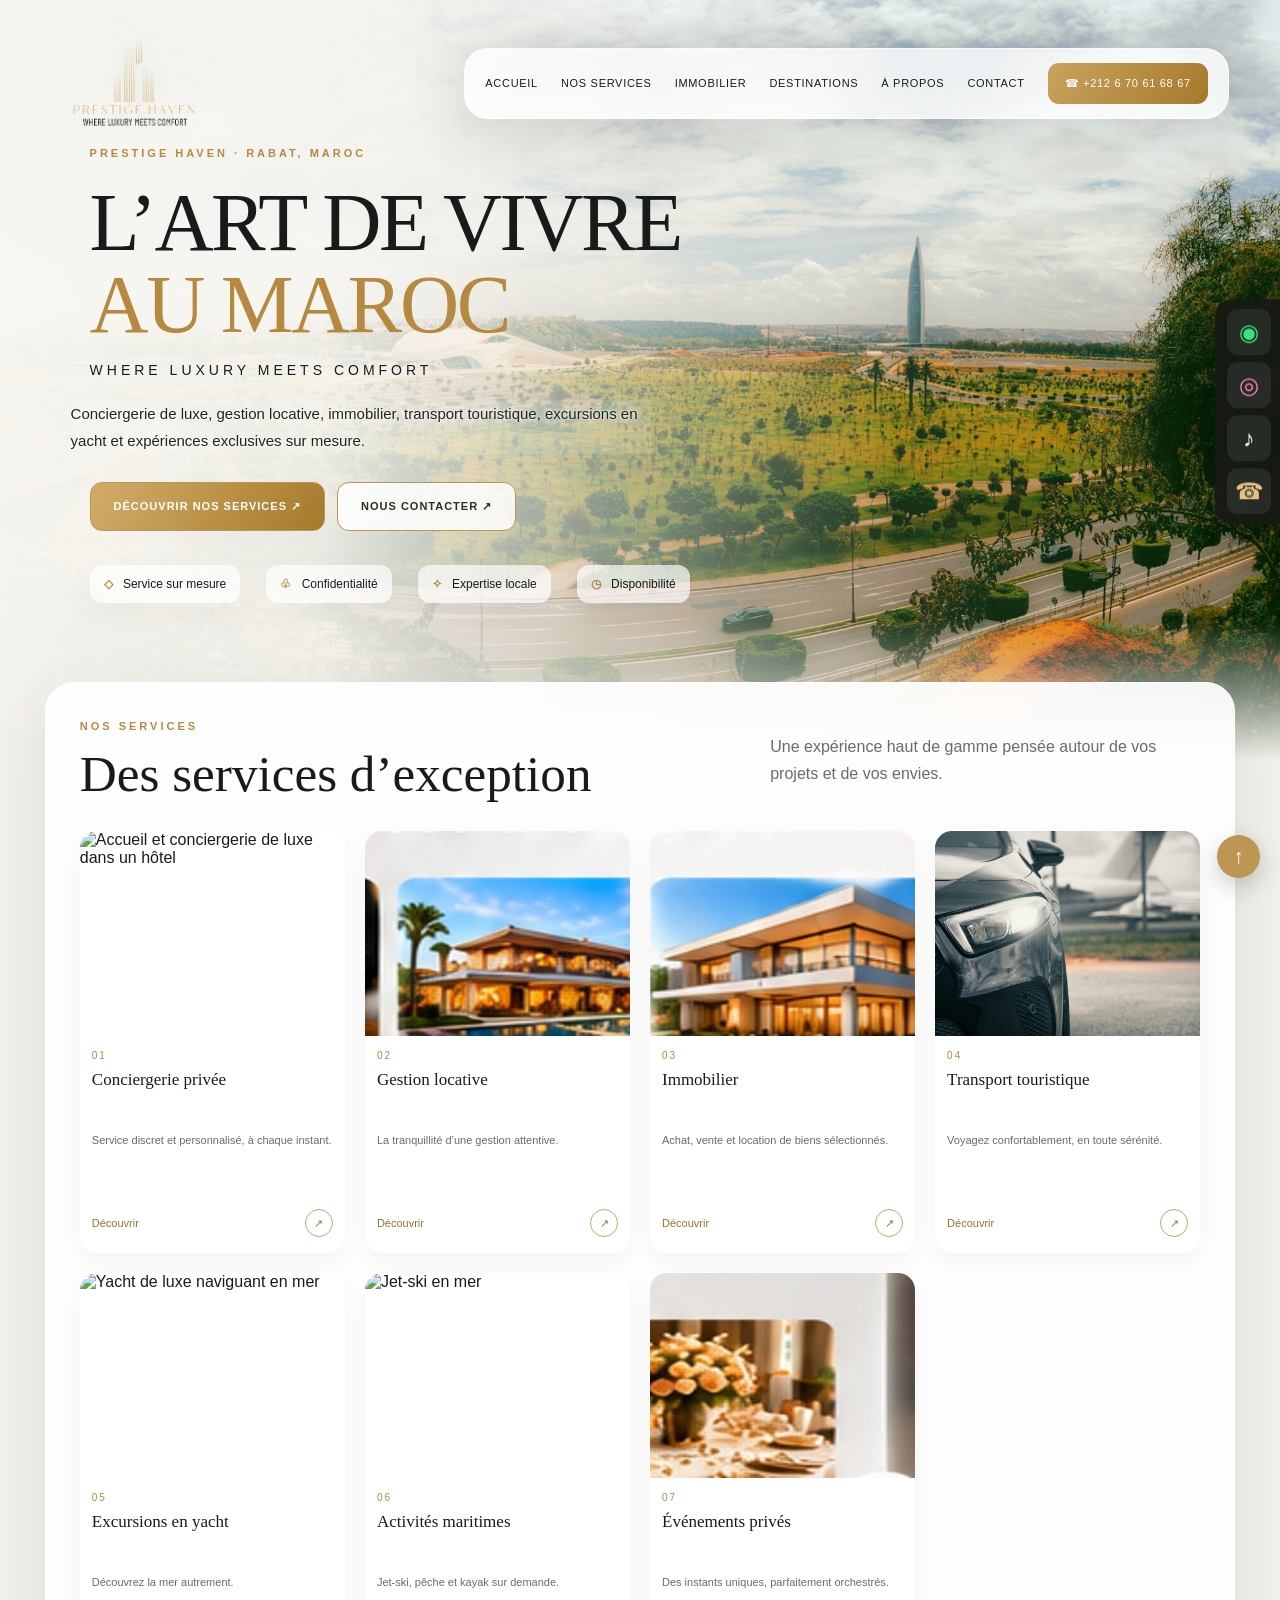
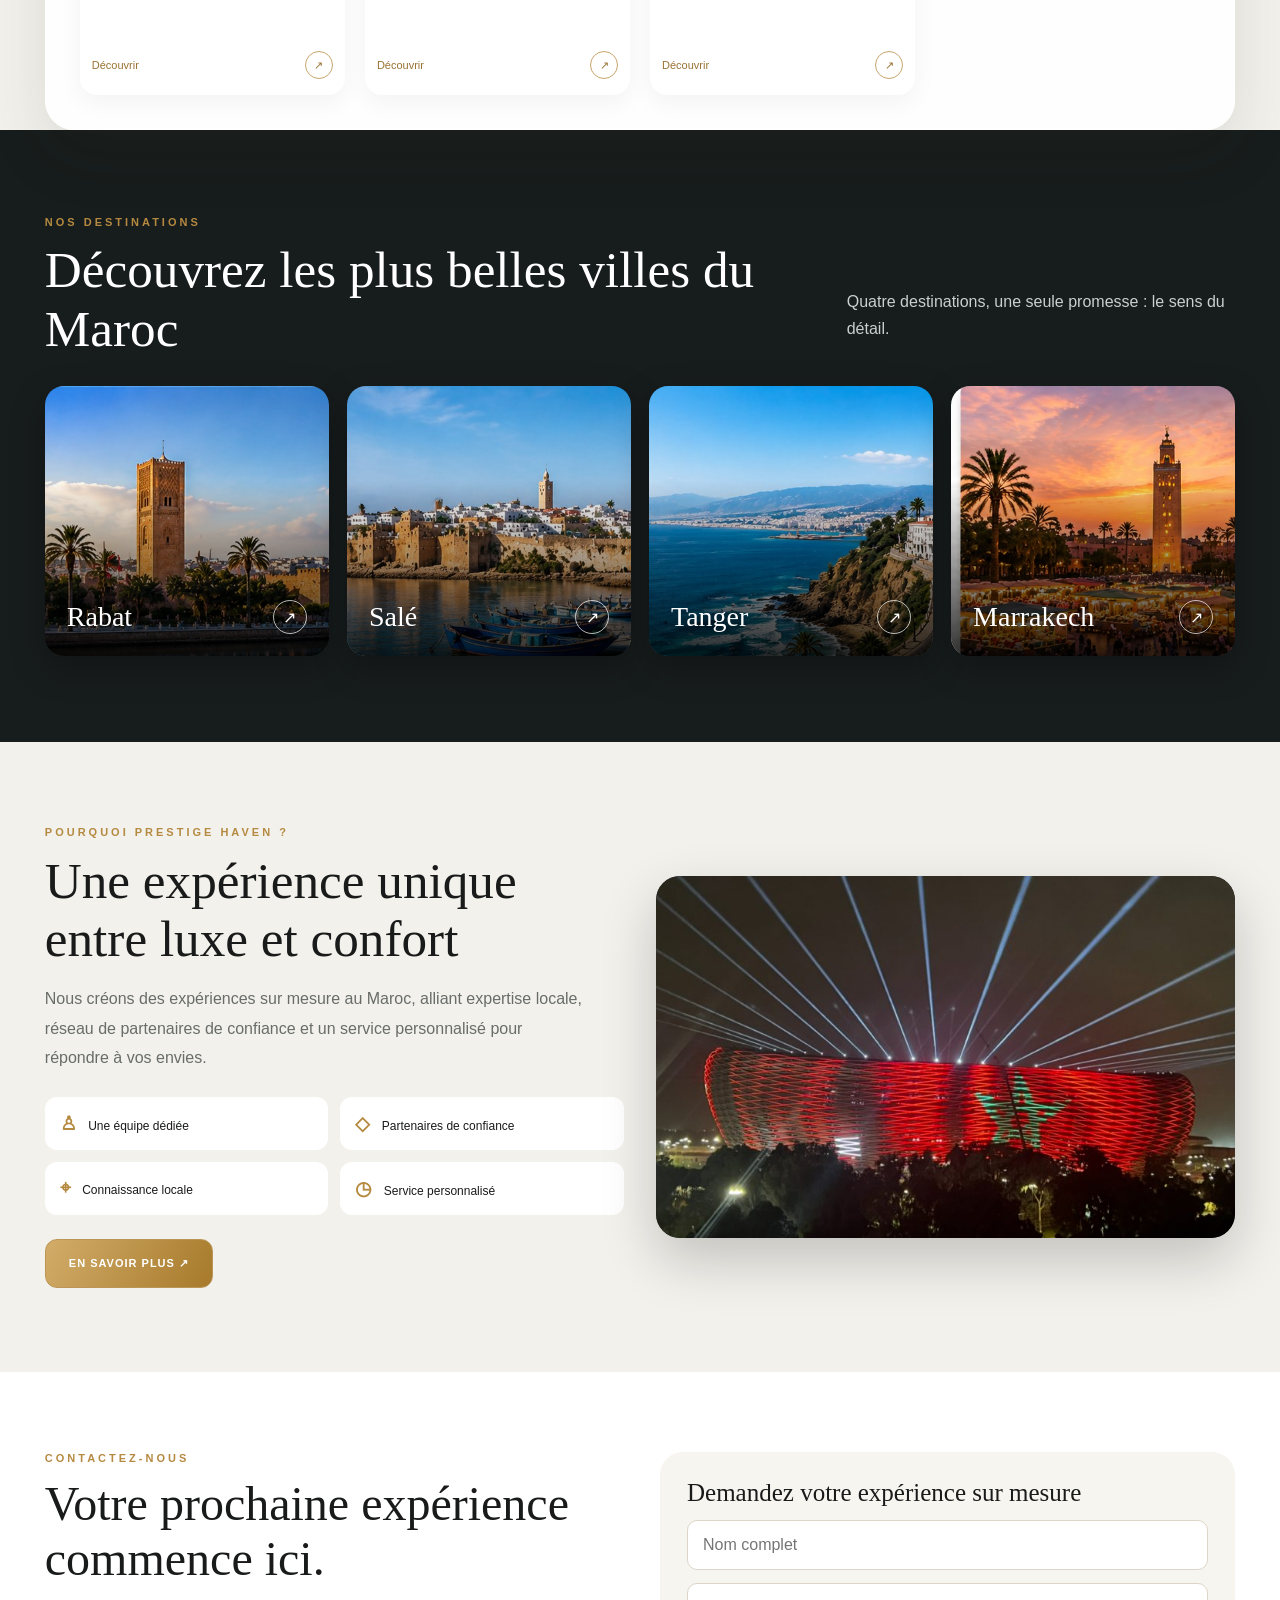
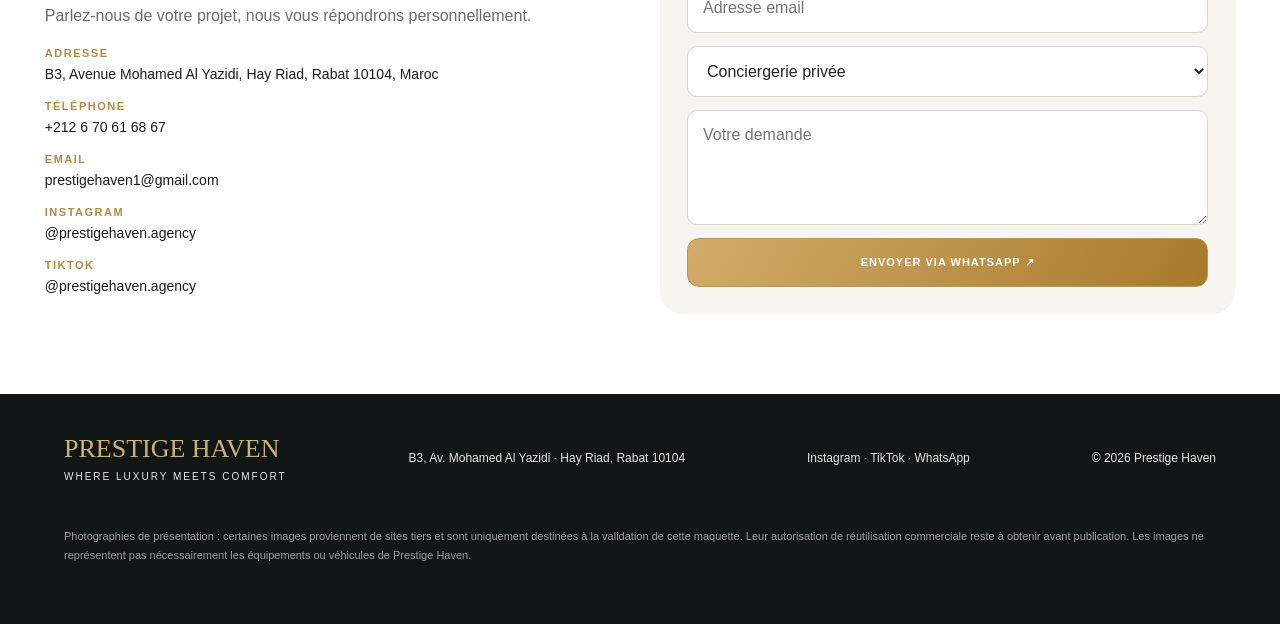
==== commit cb91a4b9: "Add files via upload" ====
--- a/index.html
+++ b/index.html
@@ -1,15 +1,95 @@
 <!DOCTYPE html>
 
-<html lang="fr"><head><meta charset="utf-8"/><meta content="width=device-width,initial-scale=1" name="viewport"/><meta content="Prestige Haven — conciergerie de luxe, gestion locative, immobilier, transport touristique et événements privés à Rabat et au Maroc." name="description"/><title>Prestige Haven | Conciergerie de luxe &amp; immobilier à Rabat</title><link href="https://fonts.googleapis.com" rel="preconnect"/><link crossorigin="" href="https://fonts.gstatic.com" rel="preconnect"/><link href="https://fonts.googleapis.com/css2?family=DM+Sans:wght@400;500;600;700&amp;family=Playfair+Display:wght@400;500;600&amp;display=swap" rel="stylesheet"/><style>
-:root{--gold:#c6a36c;--cream:#f5f1e9;--dark:#111310;--ink:#25241f;--muted:#78736a}*{box-sizing:border-box}html{scroll-behavior:smooth}body{margin:0;font-family:'DM Sans',Arial,sans-serif;color:var(--ink);background:#faf8f4}a{text-decoration:none;color:inherit}button{font:inherit;cursor:pointer}.top{height:31px;background:#0b0d0b;color:#d9c8ac;display:flex;align-items:center;justify-content:center;font-size:10px;letter-spacing:2px;text-transform:uppercase}.nav{position:sticky;top:0;z-index:20;background:#111310f5;backdrop-filter:blur(14px);display:flex;align-items:center;justify-content:space-between;padding:10px 6.5%;border-bottom:1px solid #a8875738}.brand img{width:176px;height:72px;object-fit:contain;object-position:left center}.navlinks{display:flex;gap:26px;align-items:center;color:#eae5dc;font-size:12px}.navlinks a:hover{color:var(--gold)}.lang{background:transparent;border:1px solid #796d59;color:#fff;padding:8px;border-radius:3px}.navcta,.btn{display:inline-flex;align-items:center;justify-content:center;background:var(--gold);color:#111;padding:13px 20px;border:1px solid var(--gold);font-size:11px;font-weight:700;letter-spacing:1.4px;text-transform:uppercase}.navcta:hover,.btn:hover{background:#e1c492}.hero{position:relative;min-height:590px;display:flex;align-items:center;background:linear-gradient(90deg,#080a09ed 0%,#080a09b8 42%,#080a0922 100%),url('https://images.unsplash.com/photo-1600607687920-4e2a09cf159d?auto=format&fit=crop&w=1900&q=85') center/cover;color:white}.hero-inner{width:min(1180px,87%);margin:auto;padding:68px 0}.eyebrow{font-size:11px;letter-spacing:3px;color:var(--gold);text-transform:uppercase;font-weight:700}.hero h1{font-family:'Playfair Display',Georgia,serif;font-weight:400;font-size:clamp(42px,5.2vw,76px);line-height:1.12;max-width:800px;margin:22px 0}.hero h1 em{color:#d9b57c;font-style:normal}.hero p{max-width:530px;color:#e4dfd7;line-height:1.9;font-size:15px}.hero-buttons{display:flex;gap:13px;flex-wrap:wrap;margin-top:29px}.btn-outline{border:1px solid #d5c8ae;color:#fff;background:#ffffff10}.btn-outline:hover{background:#ffffff2b}.trust{background:#171916;color:#f1e9da;padding:23px 6%;display:flex;justify-content:center;gap:8vw;flex-wrap:wrap;font-size:11px;letter-spacing:1.1px}.trust b{color:var(--gold);margin-right:10px}.section{max-width:1190px;margin:auto;padding:88px 22px}.section-head{display:flex;justify-content:space-between;align-items:end;gap:20px;margin-bottom:34px}.section h2,.split h2,.darkcta h2{font-family:'Playfair Display',Georgia,serif;font-size:clamp(30px,3.2vw,48px);font-weight:400;margin:11px 0 15px}.section-intro{max-width:470px;color:#77746e;font-size:14px;line-height:1.9}.cards{display:grid;grid-template-columns:repeat(3,1fr);gap:22px}.service{background:white;box-shadow:0 12px 38px #1111110a;overflow:hidden}.service img{width:100%;height:210px;object-fit:cover;display:block}.service-content{padding:26px}.service .num{color:#aa8754;font-size:11px;letter-spacing:2px}.service h3{font-family:'Playfair Display',Georgia,serif;font-size:23px;font-weight:500;margin:12px 0}.service p{font-size:13px;line-height:1.85;color:#77736c;min-height:185px}.service a{display:inline-block;color:#9d7746;text-transform:uppercase;font-size:11px;letter-spacing:1.5px;font-weight:700;margin-top:12px}.split{display:grid;grid-template-columns:1fr 1fr;min-height:440px;background:#e9e3d9}.split-img{background:url('https://images.unsplash.com/photo-1600210492486-724fe5c67fb0?auto=format&fit=crop&w=1100&q=85') center/cover}.split-content{padding:75px min(9vw,110px);align-self:center}.split-content p{line-height:1.95;color:#69645d;font-size:14px}.features{display:grid;grid-template-columns:1fr 1fr;gap:18px;margin-top:25px}.features span{font-size:12px;border-top:1px solid #cbbda8;padding-top:13px}.locations{background:#fff}.cities{display:grid;grid-template-columns:repeat(4,1fr);gap:15px}.city{min-height:165px;display:flex;align-items:end;padding:18px;background-size:cover;background-position:center;position:relative;color:#fff;font-family:'Playfair Display',Georgia,serif;font-size:25px}.city:before{content:'';position:absolute;inset:0;background:linear-gradient(0deg,#000a,transparent)}.city span{position:relative}.darkcta{background:#121512;color:#fff;text-align:center;padding:78px 20px}.darkcta p{color:#c4beb2;line-height:1.9}.darkcta h2{max-width:700px;margin:16px auto}.footer{background:#090b09;color:#c6bfb2;padding:40px 7% 25px;display:flex;gap:30px;justify-content:space-between;align-items:center}.footer img{width:185px}.footer p{font-size:12px;line-height:1.9}.footer a{color:#d6b781}.copyright{background:#090b09;color:#8c877e;text-align:center;font-size:10px;padding:0 10px 20px}.wa{position:fixed;bottom:22px;right:22px;z-index:40;background:#25d366;color:#fff;border-radius:40px;display:flex;align-items:center;gap:9px;padding:14px 19px;box-shadow:0 8px 25px #0004;font-weight:700;font-size:13px}.wa svg{width:20px;height:20px;fill:currentColor}.mobilemenu{display:none}.preview-ribbon{position:fixed;bottom:22px;left:18px;z-index:30;background:#fffef3;color:#635333;padding:9px 12px;border:1px solid #c5aa77;font-size:11px;box-shadow:0 4px 20px #0002}.note{color:#8d8273;font-size:11px;margin-top:15px}@media(max-width:980px){.navlinks{gap:12px}.navlinks a{font-size:11px}.cards{grid-template-columns:repeat(2,1fr)}.navcta{display:none}}@media(max-width:700px){.nav{padding:8px 5%}.brand img{width:143px;height:58px}.navlinks a{display:none}.navlinks{gap:9px}.hero{min-height:560px;background-position:60%}.hero-inner{width:90%}.hero h1{font-size:44px}.trust{gap:18px;justify-content:flex-start}.section{padding:65px 20px}.section-head{display:block}.cards{grid-template-columns:1fr}.service img{height:235px}.split{grid-template-columns:1fr}.split-img{height:260px}.split-content{padding:45px 26px}.cities{grid-template-columns:1fr 1fr}.city{min-height:140px}.footer{display:block}.wa{font-size:0;padding:15px;border-radius:50%}.wa svg{width:25px;height:25px}.preview-ribbon{bottom:15px;left:12px;font-size:9px;max-width:230px}}
-</style><style>.detail-open{display:inline-block;margin:12px 0 0 12px;padding:10px 13px;border:1px solid #b99761;color:#9a743b;font-size:12px}.detail-open:hover{background:#c6a36c;color:#111}.detail-view{display:none;position:fixed;inset:0;z-index:1000;background:#faf8f4;overflow:auto}.detail-view.active{display:block}.detail-nav{position:sticky;top:0;background:#111310;color:#fff;padding:16px 6%;display:flex;align-items:center;justify-content:space-between;gap:14px;z-index:2}.detail-nav button{background:transparent;border:1px solid #c6a36c;color:#e9c58c;padding:10px 16px}.detail-body{max-width:1050px;margin:40px auto 80px;padding:0 24px}.detail-body img{width:100%;height:370px;object-fit:cover;border-radius:4px}.detail-body h1{font-family:'Playfair Display',Georgia,serif;font-size:clamp(32px,5vw,54px);font-weight:400;margin:30px 0 20px}.detail-body p{font-size:17px;line-height:2;max-width:780px;color:#56514a}.detail-body .btn{margin-top:18px}.detail-eyebrow{color:#a7844c;letter-spacing:2px;font-size:12px;margin-top:26px}.detail-note{font-size:12px!important;color:#857c70!important}@media(max-width:650px){.detail-body img{height:230px}.detail-body{margin-top:18px}}</style><link href="https://www.prestigehaven.agency/" rel="canonical"/><meta content="website" property="og:type"/><meta content="Prestige Haven | Conciergerie de luxe &amp; immobilier à Rabat" property="og:title"/><meta content="Prestige Haven : immobilier, gestion locative, conciergerie de luxe, transport touristique et événements sur mesure &amp; privés au Maroc." property="og:description"/><meta content="https://www.prestigehaven.agency/" property="og:url"/></head><body><div class="top" data-i="top">Prestige Haven • Where Luxury Meets Comfort</div><header class="nav"><a class="brand" href="#accueil"><img alt="Prestige Haven — Where Luxury Meets Comfort" src="[data-uri]"/></a><nav class="navlinks"><a data-i="navServices" href="#services">Nos services</a><a data-i="navAbout" href="#apropos">Notre maison</a><a data-i="navCities" href="#destinations">Destinations</a><a data-i="navContact" href="#contact">Contact</a><select aria-label="Langue" class="lang" id="language"><option value="fr">FR</option><option value="en">EN</option><option value="ar">العربية</option></select></nav><a class="navcta" data-i="quote" href="https://wa.me/212670616867" rel="noopener" target="_blank">Demander un devis</a></header><main><section class="hero" id="accueil"><div class="hero-inner"><div class="eyebrow" data-i="heroKicker">CONCIERGERIE PRIVÉE • IMMOBILIER • EXPÉRIENCES</div><h1 data-i="heroTitle">L'art de vivre <em>l'exception</em> au Maroc.</h1><p data-i="heroText">Prestige Haven imagine et orchestre vos séjours, valorise vos biens immobiliers et crée des expériences sur mesure, avec une seule exigence : votre sérénité.</p><div class="hero-buttons"><a class="btn" data-i="discover" href="#services">Découvrir nos services</a><a class="btn btn-outline" data-i="talk" href="https://wa.me/212670616867?text=Bonjour%20Prestige%20Haven%2C%20je%20souhaite%20un%20devis." rel="noopener" target="_blank">Parler à notre équipe</a></div></div></section><div class="trust"><span><b>01</b><span data-i="trust1">Accompagnement personnalisé</span></span><span><b>02</b><span data-i="trust2">Services haut de gamme</span></span><span><b>03</b><span data-i="trust3">Rabat • Salé • Tanger • Marrakech</span></span></div><section class="section" id="services"><div class="section-head"><div><div class="eyebrow" data-i="serviceKicker">UN UNIVERS DE PRESTATIONS</div><h2 data-i="serviceTitle">Des services pensés pour vous.</h2></div><p class="section-intro" data-i="serviceIntro">De la gestion de votre patrimoine à l'organisation de vos moments d'exception, nous coordonnons chaque détail avec élégance et attention.</p></div><div class="cards">
-<article class="service"><img alt="Appartement haut de gamme" loading="lazy" src="https://images.unsplash.com/photo-1600607687939-ce8a6c25118c?auto=format&amp;fit=crop&amp;w=850&amp;q=85"/><div class="service-content"><span class="num">01 / REAL ESTATE</span><h3 data-i="s1">Immobilier de prestige</h3><p data-i="d1">Nous vous accompagnons dans vos projets immobiliers : recherche de biens, sélection de propriétés de standing, organisation des visites et mise en valeur des logements. Une approche personnalisée pour acheter, louer ou valoriser un patrimoine immobilier en toute sérénité.</p><a data-i="ask" href="https://wa.me/212670616867?text=Bonjour%2C%20je%20souhaite%20des%20informations%20sur%20l%27immobilier." target="_blank">Demander des informations →</a><a class="detail-open" data-service="0" href="#detail-1">Découvrir ce service →</a></div></article>
-<article class="service"><img alt="Intérieur élégant" loading="lazy" src="https://images.unsplash.com/photo-1600566753190-17f0baa2a6c3?auto=format&amp;fit=crop&amp;w=850&amp;q=85"/><div class="service-content"><span class="num">02 / PROPERTY MANAGEMENT</span><h3 data-i="s2">Gestion locative</h3><p data-i="d2">Confiez-nous le suivi quotidien de votre propriété : coordination des arrivées et départs, relation avec les occupants, entretien, interventions techniques et contrôle de la qualité. Nous adaptons notre accompagnement à vos objectifs pour préserver votre bien et simplifier sa gestion.</p><a data-i="ask" href="https://wa.me/212670616867?text=Bonjour%2C%20je%20souhaite%20un%20devis%20gestion%20locative." target="_blank">Demander des informations →</a><a class="detail-open" data-service="1" href="#detail-2">Découvrir ce service →</a></div></article>
-<article class="service"><img alt="Conciergerie hôtelière" loading="lazy" src="https://images.unsplash.com/photo-1551882547-ff40c63fe5fa?auto=format&amp;fit=crop&amp;w=850&amp;q=85"/><div class="service-content"><span class="num">03 / PRIVATE CONCIERGE</span><h3 data-i="s3">Conciergerie de luxe</h3><p data-i="d3">Profitez d’un interlocuteur dédié pour organiser vos demandes du quotidien ou vos séjours : accueil personnalisé, réservations, recommandations locales et coordination de prestations sur demande. Notre priorité : votre tranquillité, votre confort et une attention soignée à chaque détail.</p><a data-i="ask" href="https://wa.me/212670616867?text=Bonjour%2C%20je%20souhaite%20une%20prestation%20de%20conciergerie." target="_blank">Demander des informations →</a><a class="detail-open" data-service="2" href="#detail-3">Découvrir ce service →</a></div></article>
-<article class="service"><img alt="Villa pour séjour" loading="lazy" src="https://images.unsplash.com/photo-1564013799919-ab600027ffc6?auto=format&amp;fit=crop&amp;w=850&amp;q=85"/><div class="service-content"><span class="num">04 / SHORT STAYS</span><h3 data-i="s4">Location saisonnière</h3><p data-i="d4">Découvrez des hébergements soigneusement présentés pour vos escapades ou déplacements professionnels. Nous facilitons la préparation du séjour, l’accueil, les informations pratiques et l’assistance pendant votre visite, afin de vous offrir une expérience fluide et confortable.</p><a data-i="ask" href="https://wa.me/212670616867?text=Bonjour%2C%20je%20souhaite%20une%20location%20saisonni%C3%A8re." target="_blank">Demander des informations →</a><a class="detail-open" data-service="3" href="#detail-4">Découvrir ce service →</a></div></article>
-<article class="service"><img alt="Transport touristique privé" loading="lazy" src="https://images.unsplash.com/photo-1449965408869-eaa3f722e40d?auto=format&amp;fit=crop&amp;w=850&amp;q=85"/><div class="service-content"><span class="num">05 / PRIVATE TRANSFERS</span><h3 data-i="s5">Transport touristique</h3><p data-i="d5">Organisez vos déplacements au Maroc selon votre programme : transferts aéroport, trajets privés, excursions et itinéraires personnalisés. Nous coordonnons vos besoins de transport avec une attention particulière portée à la ponctualité, au confort et à la simplicité du parcours.</p><a data-i="ask" href="https://wa.me/212670616867?text=Bonjour%2C%20je%20souhaite%20un%20devis%20transport%20touristique." target="_blank">Demander des informations →</a><a class="detail-open" data-service="4" href="#detail-5">Découvrir ce service →</a></div></article>
-<article class="service"><img alt="Événement privé sur mesure — ambiance élégante" loading="lazy" src="https://images.unsplash.com/photo-1511795409834-ef04bbd61622?auto=format&amp;fit=crop&amp;w=850&amp;q=85"/><div class="service-content"><span class="num">06 / BESPOKE EVENTS</span><h3 data-i="s6">Événements sur mesure &amp; privés</h3><p data-i="d6">Donnez vie à un événement qui vous ressemble : anniversaires, demandes en mariage, dîners privés, célébrations familiales ou rencontres professionnelles intimistes. Nous vous accompagnons dans la conception, le choix du lieu, l’ambiance, la décoration et la coordination des prestataires, selon vos envies et votre budget.</p><a data-i="ask" href="https://wa.me/212670616867?text=Bonjour%2C%20je%20souhaite%20organiser%20un%20%C3%A9v%C3%A9nement%20sur%20mesure." target="_blank">Demander des informations →</a><a class="detail-open" data-service="5" href="#detail-6">Découvrir ce service →</a></div></article>
-</div><p class="note" data-i="photosNote"></p></section><section class="split" id="apropos"><div aria-label="Résidence élégante" class="split-img" role="img"></div><div class="split-content"><div class="eyebrow" data-i="aboutKicker">L'ESPRIT PRESTIGE HAVEN</div><h2 data-i="aboutTitle">L'excellence se trouve dans chaque détail.</h2><p data-i="aboutText">Basée à Rabat, Prestige Haven accompagne propriétaires et voyageurs avec une approche sur mesure. Notre ambition : conjuguer exigence, confort et simplicité pour chaque projet immobilier ou expérience privée.</p><div class="features"><span data-i="f1">✓ Un interlocuteur dédié</span><span data-i="f2">✓ Prestations sur mesure</span><span data-i="f3">✓ Attention aux détails</span><span data-i="f4">✓ Contact direct WhatsApp</span></div></div></section><section class="section locations" id="destinations"><div class="eyebrow" data-i="citiesKicker">NOS DESTINATIONS</div><h2 data-i="citiesTitle">Le Maroc, à votre mesure.</h2><p class="section-intro" data-i="citiesIntro">Nous intervenons dans quatre destinations pour accompagner vos projets et vos séjours.</p><div class="cities"><div class="city" style="background-image:linear-gradient(180deg,transparent 35%,rgba(0,0,0,.55) 100%),url('images/rabat.webp')"><span>Rabat</span></div><div class="city" style="background-image:linear-gradient(180deg,transparent 35%,rgba(0,0,0,.55) 100%),url('images/sale.webp')"><span>Salé</span></div><div class="city" style="background-image:linear-gradient(180deg,transparent 35%,rgba(0,0,0,.55) 100%),url('images/tanger.webp')"><span>Tanger</span></div><div class="city" style="background-image:linear-gradient(180deg,transparent 35%,rgba(0,0,0,.55) 100%),url('images/marrakech.webp')"><span>Marrakech</span></div></div><p class="note" data-i="citiesNote"></p></section><section class="darkcta" id="contact"><div class="eyebrow" data-i="contactKicker">VOTRE PROJET MÉRITE L'EXCEPTION</div><h2 data-i="contactTitle">Parlons de votre prochain projet.</h2><p data-i="contactText">Un bien à confier, un séjour à organiser, un transfert ou un événement privé sur mesure ? Échangeons sur vos attentes.</p><a class="btn" data-i="contactBtn" href="https://wa.me/212670616867?text=Bonjour%20Prestige%20Haven%2C%20je%20souhaite%20un%20devis." rel="noopener" target="_blank">Écrire sur WhatsApp</a></section></main><footer class="footer"><img alt="Prestige Haven" src="[data-uri]"/><p>Rabat · Salé · Tanger · Marrakech<br/><a href="mailto:prestigehaven1@gmail.com">prestigehaven1@gmail.com</a><br/><a href="tel:+212670616867">+212 6 70 61 68 67</a></p><p><span data-i="footerTag">WHERE LUXURY MEETS COMFORT</span><br/><a href="https://www.prestigehaven.agency/">www.prestigehaven.agency</a></p></footer><div class="copyright">© 2026 Prestige Haven. Maquette de validation — aucune modification du site en ligne.</div><a aria-label="Contacter Prestige Haven sur WhatsApp" class="wa" href="https://wa.me/212670616867?text=Bonjour%20Prestige%20Haven%2C%20je%20souhaite%20des%20informations." rel="noopener" target="_blank"><svg viewbox="0 0 32 32"><path d="M16 .8A15.1 15.1 0 0 0 3.1 23.7L1 31l7.5-2A15.2 15.2 0 1 0 16 .8zm0 27.5a12.1 12.1 0 0 1-6.2-1.7l-.4-.3-4.4 1.2 1.2-4.3-.3-.4A12.3 12.3 0 1 1 16 28.3zm6.7-9.2c-.4-.2-2.2-1.1-2.5-1.2-.3-.1-.6-.2-.8.2-.2.3-.9 1.2-1.1 1.4-.2.2-.4.2-.8 0a10 10 0 0 1-2.9-1.8 11.2 11.2 0 0 1-2-2.5c-.2-.4 0-.6.2-.8l.6-.7.4-.6c.1-.2 0-.5 0-.7l-1.2-2.8c-.3-.7-.6-.6-.8-.6h-.7c-.3 0-.7.1-1 .5s-1.3 1.3-1.3 3.1 1.3 3.7c.2.6 1.4 3.3 3.4 5.1 2.4 2.1 4.6 2.7 5.4 2.8.8.1 2.4 0 3.3-.7.9-.7 1.2-1.8 1.3-2.5 0-.3-.2-.4-.6-.6z"></path></svg> WhatsApp</a><div class="preview-ribbon">APERÇU PRIVÉ • Votre site actuel reste inchangé</div><script>
-const translations={en:{navServices:'Services',navAbout:'About us',navCities:'Destinations',navContact:'Contact',quote:'Request a quote',heroKicker:'PRIVATE CONCIERGE • REAL ESTATE • EXPERIENCES',heroTitle:'The art of <em>exceptional living</em> in Morocco.',heroText:'Prestige Haven curates your stays, looks after your properties and creates tailor-made experiences, always with your peace of mind at heart.',discover:'Explore our services',talk:'Talk to our team',trust1:'Personalized assistance',trust2:'Premium services',trust3:'Rabat • Salé • Tangier • Marrakech',serviceKicker:'A WORLD OF SERVICES',serviceTitle:'Thoughtful services, just for you.',serviceIntro:'From managing your property to planning exceptional moments, we coordinate every detail with care and elegance.',s1:'Luxury real estate',d1:'Personalized guidance for your property plans: curated home searches, property visits, presentation of premium residences and support for owners looking to rent or showcase their assets.',s2:'Property management',d2:'Day-to-day property oversight, guest arrivals and departures, occupant communication, upkeep, maintenance coordination and quality checks — tailored to your priorities.',s3:'Luxury concierge',d3:'A dedicated point of contact for personal requests, thoughtful welcomes, reservations, local recommendations and coordinated services, with comfort and discretion at every step.',s4:'Short-term rentals',d4:'Carefully presented accommodation for leisure and business stays, with assistance before arrival, a smooth welcome and practical support throughout your visit.',s5:'Tourist transport',d5:'Airport transfers, private journeys, excursions and tailored itineraries across Morocco, coordinated with a focus on punctuality, comfort and convenience.',s6:'Bespoke & private events',d6:'From birthdays and proposals to intimate dinners, family celebrations and private business gatherings, we help shape your event: concept, venue, atmosphere, décor and vendor coordination to suit your wishes and budget.',ask:'Request information →',photosNote:'Mood imagery for this preview — replace with actual service photos before publication.',aboutKicker:'THE PRESTIGE HAVEN SPIRIT',aboutTitle:'Excellence is in every detail.',aboutText:'Based in Rabat, Prestige Haven supports property owners and travelers with a bespoke approach. We combine high standards, comfort and simplicity for every property project or private experience.',f1:'✓ Dedicated contact',f2:'✓ Tailored services',f3:'✓ Attention to detail',f4:'✓ Direct WhatsApp contact',citiesKicker:'OUR DESTINATIONS',citiesTitle:'Morocco, your way.',citiesIntro:'We operate across four destinations to support your projects and stays.',citiesNote:'Illustrative destination imagery to be approved before launch.',contactKicker:'YOUR PROJECT DESERVES THE EXCEPTIONAL',contactTitle:'Let’s talk about your next project.',contactText:'A property to manage, a stay to arrange, a transfer or a bespoke private event? Tell us what you need.',contactBtn:'Chat on WhatsApp',footerTag:'WHERE LUXURY MEETS COMFORT'},ar:{navServices:'خدماتنا',navAbout:'من نحن',navCities:'الوجهات',navContact:'اتصل بنا',quote:'اطلب عرض سعر',heroKicker:'كونسيرج خاص • عقارات • تجارب راقية',heroTitle:'فن <em>الرفاهية والراحة</em> في المغرب.',heroText:'تعتني بريستيج هافن بإقامتكم وعقاراتكم وتنظم تجارب خاصة حسب تطلعاتكم، مع اهتمام دقيق بكل التفاصيل.',discover:'اكتشف خدماتنا',talk:'تواصل مع فريقنا',trust1:'مرافقة شخصية',trust2:'خدمات راقية',trust3:'الرباط • سلا • طنجة • مراكش',serviceKicker:'مجموعة خدماتنا',serviceTitle:'خدمات صُممت خصيصاً لكم.',serviceIntro:'من إدارة العقارات إلى تنظيم اللحظات الاستثنائية، نهتم بكل التفاصيل بأناقة واحترافية.',s1:'عقارات فاخرة',d1:'نرافقكم في مشاريعكم العقارية عبر البحث عن العقارات المناسبة، وتنظيم الزيارات، وإبراز المساكن الراقية ومساعدة الملاك على عرض ممتلكاتهم وتأجيرها.',s2:'إدارة الإيجارات',d2:'نتولى متابعة العقار وتنسيق الوصول والمغادرة والتواصل مع النزلاء وأعمال الصيانة ومراقبة الجودة، وفق أهدافكم واحتياجاتكم.',s3:'كونسيرج فاخر',d3:'مرافق مخصص لطلباتكم الشخصية والاستقبال والحجوزات والتوصيات المحلية وتنسيق الخدمات، مع الاهتمام براحتكم وخصوصيتكم.',s4:'الإيجار الموسمي',d4:'إقامات مختارة للترفيه أو العمل، مع المساعدة قبل الوصول والاستقبال وتوفير المعلومات والدعم العملي أثناء الإقامة.',s5:'النقل السياحي',d5:'تنظيم الاستقبال من المطار والتنقلات الخاصة والرحلات والجولات المصممة حسب برنامجكم، مع التركيز على الراحة واحترام المواعيد.',s6:'فعاليات خاصة حسب الطلب',d6:'نرافقكم في تنظيم أعياد الميلاد وطلبات الزواج والعشاء الخاص والاحتفالات العائلية واللقاءات المهنية الصغيرة، من الفكرة واختيار المكان إلى الأجواء والديكور وتنسيق مقدمي الخدمات حسب رغباتكم وميزانيتكم.',ask:'اطلب معلومات ←',photosNote:'الصور توضيحية لهذه المعاينة، وستُستبدل بصور خدماتكم الفعلية قبل النشر.',aboutKicker:'روح بريستيج هافن',aboutTitle:'التميّز في أدق التفاصيل.',aboutText:'انطلاقاً من الرباط، ترافق بريستيج هافن ملاك العقارات والمسافرين بخدمات مخصصة تجمع الجودة والراحة والبساطة.',f1:'✓ مسؤول اتصال مخصص',f2:'✓ خدمات حسب الطلب',f3:'✓ اهتمام بالتفاصيل',f4:'✓ تواصل مباشر عبر واتساب',citiesKicker:'وجهاتنا',citiesTitle:'المغرب على ذوقكم.',citiesIntro:'نقدم خدماتنا في أربع مدن لمواكبة مشاريعكم وإقاماتكم.',citiesNote:'صور توضيحية للوجهات تُراجع قبل النشر.',contactKicker:'مشروعكم يستحق الأفضل',contactTitle:'لنتحدث عن مشروعكم القادم.',contactText:'عقار للإدارة، إقامة للتنظيم، نقل خاص أو فعالية خاصة حسب الطلب؟ تواصلوا معنا.',contactBtn:'تواصل عبر واتساب',footerTag:'WHERE LUXURY MEETS COMFORT'}};
-const fr={};document.querySelectorAll('[data-i]').forEach(e=>fr[e.dataset.i]=e.innerHTML);document.getElementById('language').addEventListener('change',e=>{let l=e.target.value;document.documentElement.lang=l;document.documentElement.dir=l==='ar'?'rtl':'ltr';document.querySelectorAll('[data-i]').forEach(el=>{let key=el.dataset.i;el.innerHTML=l==='fr'?fr[key]:(translations[l][key]||fr[key])});});
-</script><section aria-label="Présentation détaillée du service" class="detail-view" id="detail-view"><div class="detail-nav"><strong>PRESTIGE HAVEN · WHERE LUXURY MEETS COMFORT</strong><button id="detail-close" type="button">← Retour aux services</button></div><div class="detail-body"><img alt="Photographie illustrative du service" id="detail-image"/><div class="detail-eyebrow">PRESTIGE HAVEN · SERVICE PERSONNALISÉ</div><h1 id="detail-title"></h1><p id="detail-description"></p><a class="btn" id="detail-wa" rel="noopener noreferrer" target="_blank">Demander un devis sur WhatsApp →</a><p class="detail-note">Photos d'illustration utilisées pour la maquette ; à remplacer par vos photos professionnelles avant publication.</p></div></section><script>(function(){const details=[{"fr": ["Immobilier de prestige", "Prestige Haven vous accompagne dans la recherche, la présentation et la valorisation de biens immobiliers soigneusement sélectionnés. Que vous souhaitiez trouver une résidence, proposer un appartement à la location ou mettre en avant un bien d’exception, nous privilégions l’écoute, la transparence et un suivi personnalisé à chaque étape."], "en": ["Prestige real estate", "Prestige Haven supports your property search, presentation and marketing with a carefully selected portfolio. Whether you seek a residence, want to rent out an apartment or showcase an exceptional property, we focus on personal attention, clarity and dedicated follow-up."], "ar": ["عقارات راقية", "ترافقكم بريستيج هافن في البحث عن العقارات وعرضها وتسويقها بعناية. سواء كنتم تبحثون عن سكن أو ترغبون في تأجير عقار أو إبراز قيمته، نقدم متابعة شخصية واهتماماً بكل التفاصيل."], "image": "https://images.unsplash.com/photo-1600607687939-ce8a6c25118c?auto=format&fit=crop&w=850&q=85"}, {"fr": ["Gestion locative", "Confiez-nous la coordination quotidienne de votre bien pour gagner du temps et préserver sa qualité. Nous pouvons organiser l’accueil des occupants, le suivi des entrées et sorties, la coordination du ménage, de l’entretien et des interventions techniques, ainsi que la communication avec les prestataires. Chaque accompagnement est adapté aux besoins du propriétaire."], "en": ["Property management", "Simplify day-to-day property management with tailored support. We coordinate guest arrivals and departures, cleaning, maintenance, technical interventions and communication with service providers, according to each owner’s needs."], "ar": ["إدارة الإيجارات", "نسهّل عليكم الإدارة اليومية للعقار من خلال تنسيق استقبال المقيمين والمغادرة والتنظيف والصيانة والتدخلات التقنية والتواصل مع مقدمي الخدمات، وفق احتياجات كل مالك."], "image": "https://images.unsplash.com/photo-1600566753190-17f0baa2a6c3?auto=format&fit=crop&w=850&q=85"}, {"fr": ["Conciergerie de luxe", "Profitez d’un service de conciergerie attentif, discret et flexible, conçu autour de vos envies. Organisation de réservations, préparation de séjours, recommandations locales, accueil personnalisé et coordination de prestations : nous vous aidons à vivre vos déplacements et votre quotidien avec davantage de sérénité."], "en": ["Luxury concierge", "Enjoy attentive, discreet and flexible concierge assistance shaped around your preferences. From reservations and stay planning to local recommendations, personalised welcomes and service coordination, we help make each experience seamless."], "ar": ["الكونسيرج الفاخر", "استمتعوا بخدمات كونسيرج راقية وسرية ومرنة حسب رغباتكم، تشمل تنظيم الحجوزات والتحضير للإقامة والتوصيات المحلية والاستقبال الشخصي وتنسيق مختلف الخدمات."], "image": "https://images.unsplash.com/photo-1551882547-ff40c63fe5fa?auto=format&fit=crop&w=850&q=85"}, {"fr": ["Location saisonnière", "Pour un séjour de loisirs ou un déplacement professionnel, découvrez un accompagnement pensé pour votre confort. Nous vous aidons à sélectionner un hébergement adapté, à préparer votre arrivée et à organiser les prestations utiles pendant votre séjour. Pour les propriétaires, nous proposons également une assistance à la mise en valeur et à la coordination opérationnelle des locations."], "en": ["Holiday rentals", "For holidays or business travel, we help you choose suitable accommodation, prepare your arrival and arrange useful services during your stay. Property owners can also benefit from rental presentation and operational coordination support."], "ar": ["الإيجار الموسمي", "سواء للسياحة أو العمل، نساعدكم على اختيار الإقامة المناسبة والتحضير للوصول وتنظيم الخدمات خلال الرحلة. كما نواكب الملاك في عرض عقاراتهم وتنسيق خدمات الإيجار الموسمي."], "image": "https://images.unsplash.com/photo-1564013799919-ab600027ffc6?auto=format&fit=crop&w=850&q=85"}, {"fr": ["Transport touristique", "Déplacez-vous en toute tranquillité grâce à des solutions organisées selon votre programme. Transferts depuis et vers l’aéroport, déplacements privés, circuits touristiques, excursions et trajets entre villes : nous coordonnons vos demandes en accordant une attention particulière au confort, à la ponctualité et à la fluidité de votre parcours."], "en": ["Tourist transport", "Travel comfortably with transport arrangements tailored to your itinerary. Airport transfers, private journeys, sightseeing trips, excursions and intercity travel are coordinated with a focus on comfort, punctuality and ease."], "ar": ["النقل السياحي", "ننظم تنقلاتكم وفق برنامجكم، بما يشمل الاستقبال من المطار والتنقلات الخاصة والجولات السياحية والرحلات بين المدن، مع الحرص على الراحة واحترام المواعيد."], "image": "https://images.unsplash.com/photo-1449965408869-eaa3f722e40d?auto=format&fit=crop&w=850&q=85"}, {"fr": ["Événements sur mesure & privés", "Imaginez un événement qui reflète votre personnalité et vos envies. Anniversaire, demande en mariage, dîner privé, célébration familiale ou rencontre professionnelle intimiste : nous vous accompagnons de l’idée à sa réalisation. Choix du lieu, ambiance, décoration, restauration et coordination des prestataires sont étudiés avec soin, selon votre style, le nombre d’invités et votre budget."], "en": ["Bespoke & private events", "Create a bespoke private event that feels truly yours. From birthdays and proposals to intimate dinners, family celebrations and small business gatherings, we help shape the concept, venue, atmosphere, decoration, catering and supplier coordination around your preferences and budget."], "ar": ["فعاليات خاصة حسب الطلب", "نصمم معكم فعاليات خاصة تعكس ذوقكم، من أعياد الميلاد وطلبات الزواج إلى العشاء الخاص والاحتفالات العائلية واللقاءات المهنية الصغيرة. ننسق الفكرة والمكان والأجواء والديكور والضيافة ومقدمي الخدمات وفق رغباتكم وميزانيتكم."], "image": "https://images.unsplash.com/photo-1511795409834-ef04bbd61622?auto=format&fit=crop&w=850&q=85"}];const panel=document.getElementById('detail-view');const close=document.getElementById('detail-close');function hide(){panel.classList.remove('active');document.body.style.overflow='';if(location.hash.startsWith('#detail-'))history.replaceState(null,'',location.pathname+location.search+'#services')}function show(i){let d=details[i],l=document.documentElement.lang||'fr';if(!d)return;let v=d[l]||d.fr;document.getElementById('detail-title').textContent=v[0];document.getElementById('detail-description').textContent=v[1];document.getElementById('detail-image').src=d.image;document.getElementById('detail-image').alt=v[0];document.getElementById('detail-wa').href='https://wa.me/212670616867?text='+encodeURIComponent('Bonjour Prestige Haven, je souhaite un devis pour : '+d.fr[0]);close.textContent=l==='ar'?'← العودة إلى الخدمات':l==='en'?'← Back to services':'← Retour aux services';document.getElementById('detail-wa').textContent=l==='ar'?'اطلب عرض سعر عبر واتساب ←':l==='en'?'Request a quote on WhatsApp →':'Demander un devis sur WhatsApp →';panel.classList.add('active');panel.scrollTop=0;document.body.style.overflow='hidden'}document.querySelectorAll('.detail-open').forEach(a=>a.addEventListener('click',e=>{e.preventDefault();show(Number(a.dataset.service))}));close.addEventListener('click',hide);document.addEventListener('keydown',e=>{if(e.key==='Escape'&&panel.classList.contains('active'))hide()});document.getElementById('language').addEventListener('change',()=>{if(panel.classList.contains('active')){let i=details.findIndex(d=>d.fr[0]===document.getElementById('detail-title').textContent);if(i>=0)show(i)}})})();</script></body></html>
+<html lang="fr"><head><meta charset="utf-8"/><meta content="width=device-width, initial-scale=1" name="viewport"/><title>Prestige Haven | Conciergerie de luxe et immobilier à Rabat</title><meta content="Prestige Haven : conciergerie privée, immobilier, gestion locative, événements, transport touristique, yacht et activités maritimes au Maroc." name="description"/><style>
+:root{--gold:#b58a40;--gold2:#d5b778;--ink:#191b1a;--muted:#686d69;--bg:#f3f1ec}*{box-sizing:border-box}html{scroll-behavior:smooth}body{margin:0;background:var(--bg);color:var(--ink);font-family:Arial,Helvetica,sans-serif}a{text-decoration:none;color:inherit}button,input,textarea,select{font:inherit}button{cursor:pointer}.serif{font-family:Georgia,'Times New Roman',serif}header{position:absolute;top:18px;left:4%;right:4%;z-index:10;display:flex;align-items:center;justify-content:space-between;gap:20px}.brand{width:166px;flex:none}.brand img{width:100%;display:block;mix-blend-mode:multiply}.nav{display:flex;gap:23px;align-items:center;padding:14px 20px;border-radius:24px;background:#fffffff0;box-shadow:0 12px 40px #27231b1c;backdrop-filter:blur(20px)}.nav a{font-size:11px;text-transform:uppercase;letter-spacing:.7px}.nav a:hover{color:var(--gold)}.nav .call{background:linear-gradient(120deg,#caa25e,#a67a2d);color:white;border-radius:11px;padding:14px 17px;white-space:nowrap}.menu{display:none;background:white;border:0;border-radius:12px;padding:10px}.hero{min-height:760px;position:relative;display:flex;align-items:center;padding:140px 7% 150px;background:linear-gradient(90deg,#faf8f3f8 0%,#faf8f3ee 25%,#faf8f3a3 43%,#faf8f318 70%,#00000005 100%),url('[data-uri]